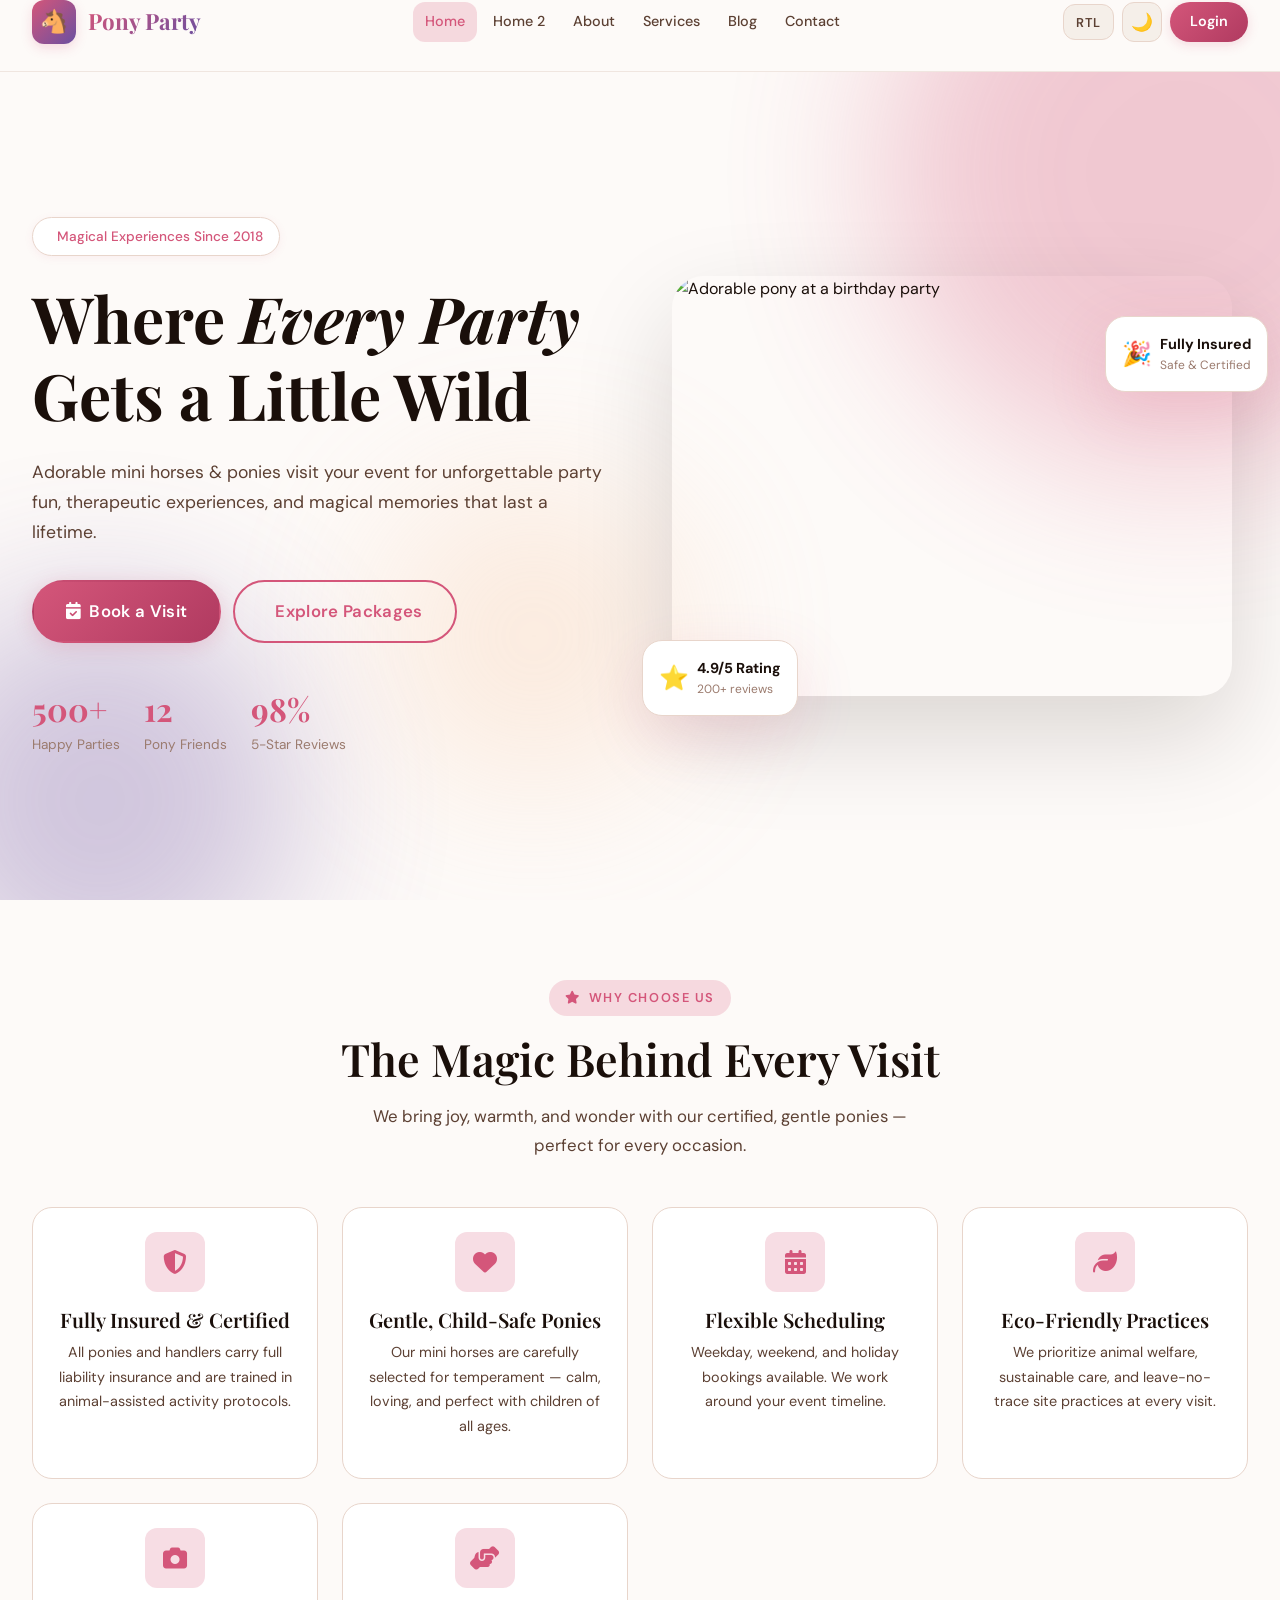
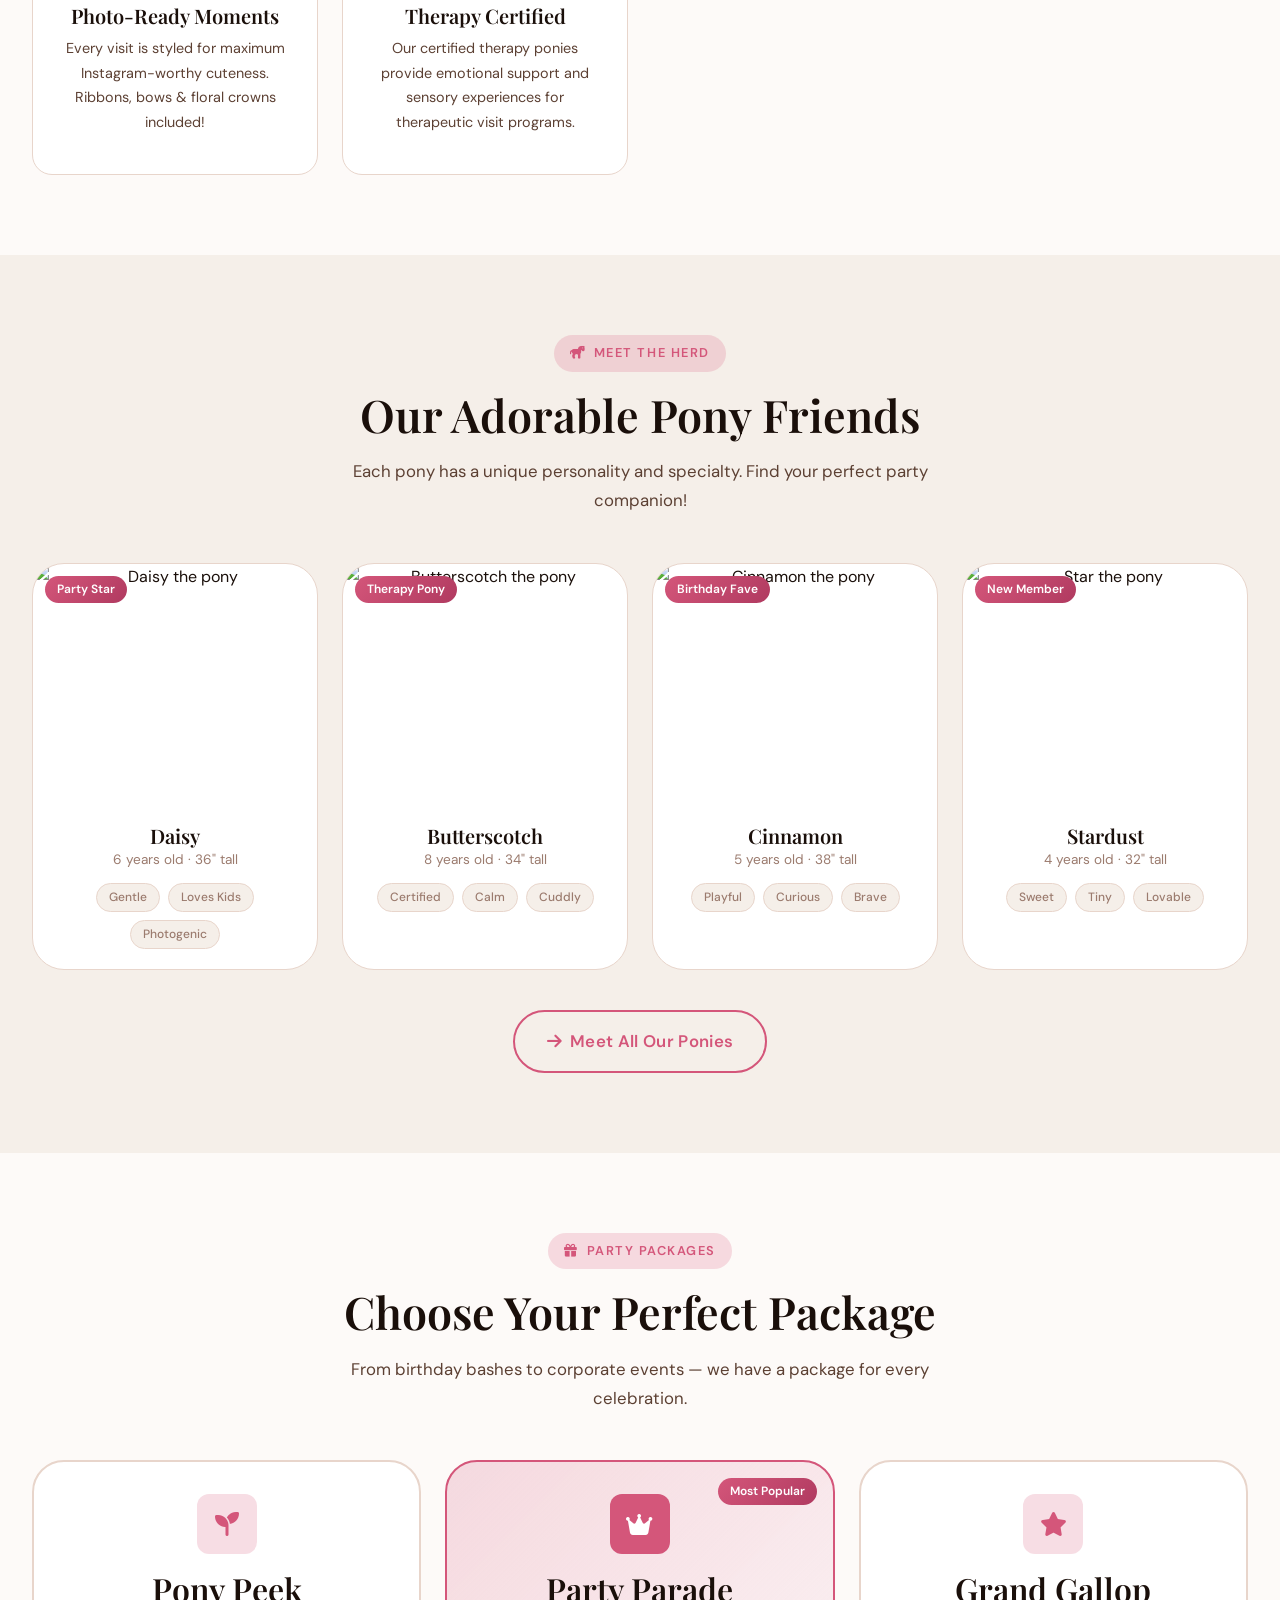
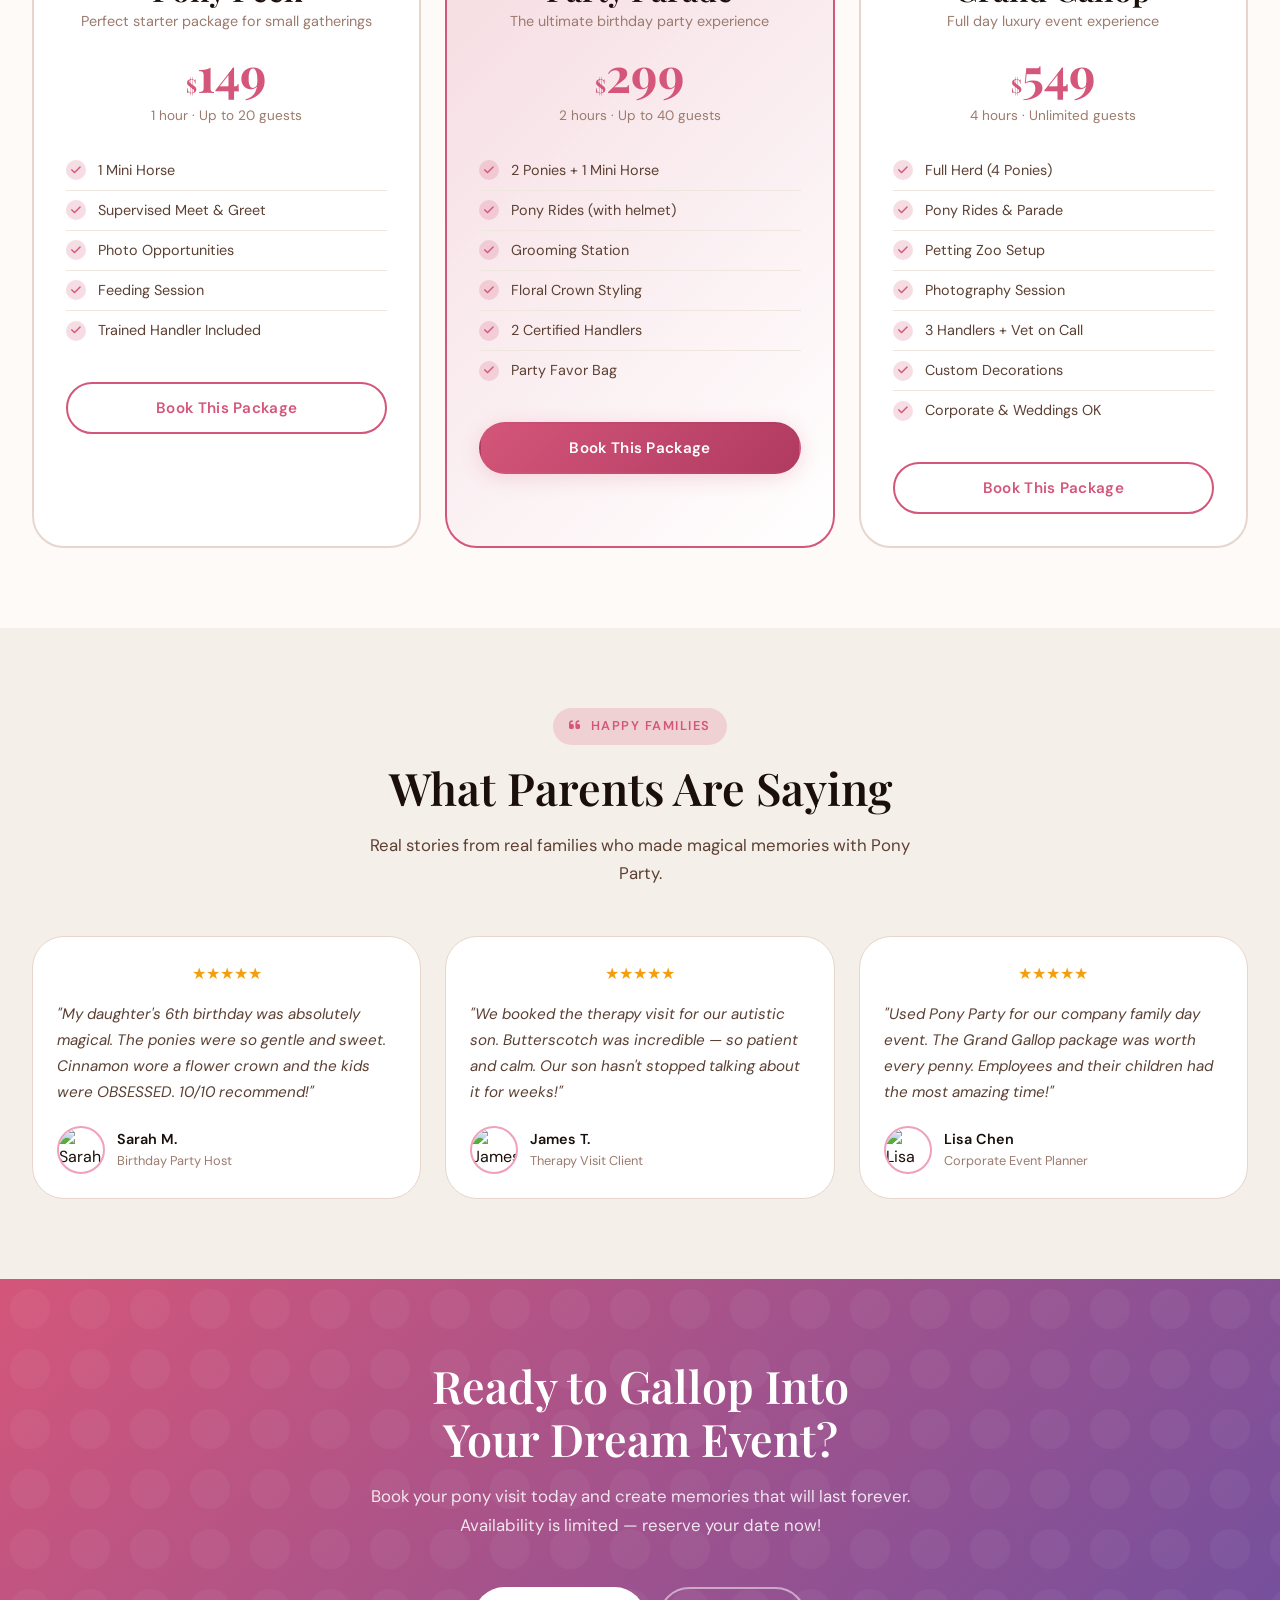
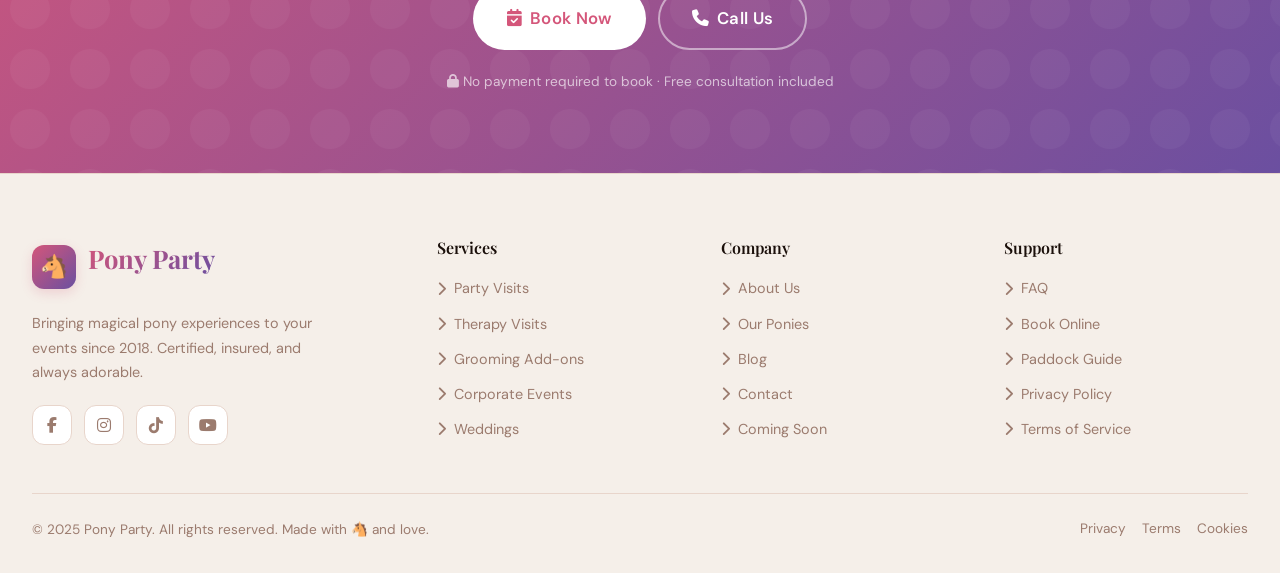
==== index.html @ 2eca38ae "first commit" ====
<!DOCTYPE html>
<html lang="en" dir="ltr" data-theme="light">
<head>
  <meta charset="UTF-8">
  <meta name="viewport" content="width=device-width, initial-scale=1.0">
  <meta name="description" content="Pony Party - Magical pony party visits, mini horse therapy, grooming add-ons and online booking. Bringing joy and healing through ponies.">
  <meta name="keywords" content="pony party, mini horse therapy, party ponies, horse visits, therapy horses">
  <title>Pony Party | Magical Pony Parties & Mini Horse Therapy</title>
  <link rel="preconnect" href="https://fonts.googleapis.com">
  <link rel="preconnect" href="https://fonts.gstatic.com" crossorigin>
  <link href="https://fonts.googleapis.com/css2?family=Playfair+Display:ital,wght@0,400;0,600;0,700;0,900;1,400&family=DM+Sans:ital,wght@0,300;0,400;0,500;0,600;1,300&display=swap" rel="stylesheet">
  <link rel="stylesheet" href="https://cdnjs.cloudflare.com/ajax/libs/font-awesome/6.5.0/css/all.min.css">
  <link rel="stylesheet" href="assets/css/style.css">
  <link rel="stylesheet" href="assets/css/dark-mode.css">
  <link rel="stylesheet" href="assets/css/rtl.css">
</head>
<body>

  <!-- ===== HEADER ===== -->
  <header class="site-header" role="banner">
    <div class="container">
      <div class="header-inner">
        <a href="index.html" class="brand" aria-label="Pony Party Home">
          <div class="brand-logo" aria-hidden="true">🐴</div>
          <span class="brand-name">Pony Party</span>
        </a>

        <!-- Desktop Nav -->
        <nav class="header-nav" role="navigation" aria-label="Main navigation">
          <ul class="nav-list">
            <li class="nav-item"><a href="index.html" class="nav-link active">Home</a></li>
            <li class="nav-item"><a href="pages/home2.html" class="nav-link">Home 2</a></li>
            <li class="nav-item"><a href="pages/about.html" class="nav-link">About</a></li>
            <li class="nav-item"><a href="pages/services.html" class="nav-link">Services</a></li>
            <li class="nav-item"><a href="pages/blog.html" class="nav-link">Blog</a></li>
            <li class="nav-item"><a href="pages/contact.html" class="nav-link">Contact</a></li>
          </ul>
        </nav>

        <!-- Header Actions -->
        <div class="header-actions">
          <button class="rtl-toggle" aria-label="Toggle RTL">RTL</button>
          <button class="theme-toggle" aria-label="Toggle dark mode">🌙</button>
          <a href="pages/login.html" class="btn-login hide-mobile">Login</a>
          <button class="hamburger" aria-label="Open menu" aria-expanded="false">
            <span></span><span></span><span></span>
          </button>
        </div>
      </div>
    </div>
  </header>

  <!-- Mobile Menu -->
  <div class="mobile-menu" role="dialog" aria-label="Mobile navigation">
    <ul class="mobile-nav-list">
      <li><a href="index.html" class="mobile-nav-link active"><i class="fas fa-home"></i> Home</a></li>
      <li><a href="pages/home2.html" class="mobile-nav-link"><i class="fas fa-star"></i> Home 2</a></li>
      <li><a href="pages/about.html" class="mobile-nav-link"><i class="fas fa-heart"></i> About</a></li>
      <li><a href="pages/services.html" class="mobile-nav-link"><i class="fas fa-gift"></i> Services</a></li>
      <li><a href="pages/blog.html" class="mobile-nav-link"><i class="fas fa-book-open"></i> Blog</a></li>
      <li><a href="pages/contact.html" class="mobile-nav-link"><i class="fas fa-envelope"></i> Contact</a></li>
    </ul>
    <div class="mobile-menu-footer">
      <a href="pages/login.html" class="btn btn-primary btn-lg" style="width:100%;justify-content:center;">Login</a>
      <a href="pages/register.html" class="btn btn-secondary btn-lg" style="width:100%;justify-content:center;">Register</a>
    </div>
  </div>

  <main id="main-content">

    <!-- ===== SECTION 1: HERO ===== -->
    <section class="hero" aria-label="Hero">
      <div class="hero-bg">
        <div class="hero-blob hero-blob-1"></div>
        <div class="hero-blob hero-blob-2"></div>
        <div class="hero-blob hero-blob-3"></div>
      </div>
      <div class="container">
        <div class="hero-inner">
          <div class="hero-content">
            <div class="hero-badge">
              <i class="fas fa-sparkles"></i> Magical Experiences Since 2018
            </div>
            <h1>Where <em>Every Party</em><br>Gets a Little Wild</h1>
            <p class="hero-desc">Adorable mini horses & ponies visit your event for unforgettable party fun, therapeutic experiences, and magical memories that last a lifetime.</p>
            <div class="hero-actions">
              <a href="pages/contact.html#booking" class="btn btn-primary btn-lg">
                <i class="fas fa-calendar-check"></i> Book a Visit
              </a>
              <a href="pages/services.html" class="btn btn-secondary btn-lg">
                <i class="fas fa-sparkles"></i> Explore Packages
              </a>
            </div>
            <div class="hero-stats">
              <div class="hero-stat">
                <span class="stat-num" data-count="500" data-suffix="+">0+</span>
                <span class="stat-label">Happy Parties</span>
              </div>
              <div class="hero-stat">
                <span class="stat-num" data-count="12" data-suffix="">0</span>
                <span class="stat-label">Pony Friends</span>
              </div>
              <div class="hero-stat">
                <span class="stat-num" data-count="98" data-suffix="%">0%</span>
                <span class="stat-label">5-Star Reviews</span>
              </div>
            </div>
          </div>

          <div class="hero-image-col">
            <img
              src="https://images.unsplash.com/photo-1553284965-83fd3e82fa5a?w=700&q=80"
              alt="Adorable pony at a birthday party"
              class="hero-img-main"
              width="560" height="420"
              loading="eager"
            >
            <div class="hero-img-float hero-float-1">
              <div style="display:flex;align-items:center;gap:8px;">
                <span style="font-size:1.5rem;">⭐</span>
                <div>
                  <div style="font-weight:700;font-size:0.9rem;">4.9/5 Rating</div>
                  <div style="font-size:0.75rem;color:var(--text-muted);">200+ reviews</div>
                </div>
              </div>
            </div>
            <div class="hero-img-float hero-float-2">
              <div style="display:flex;align-items:center;gap:8px;">
                <span style="font-size:1.5rem;">🎉</span>
                <div>
                  <div style="font-weight:700;font-size:0.9rem;">Fully Insured</div>
                  <div style="font-size:0.75rem;color:var(--text-muted);">Safe & Certified</div>
                </div>
              </div>
            </div>
          </div>
        </div>
      </div>
    </section>

    <!-- ===== SECTION 2: FEATURES / WHY US ===== -->
    <section class="section" aria-labelledby="features-title">
      <div class="container">
        <div class="section-header reveal">
          <span class="eyebrow"><i class="fas fa-star"></i> Why Choose Us</span>
          <h2 id="features-title">The Magic Behind Every Visit</h2>
          <p>We bring joy, warmth, and wonder with our certified, gentle ponies — perfect for every occasion.</p>
        </div>

        <div class="grid features-grid">
          <div class="card reveal reveal-delay-1">
            <div class="card-body">
              <div class="card-icon"><i class="fas fa-shield-alt"></i></div>
              <h4>Fully Insured & Certified</h4>
              <p>All ponies and handlers carry full liability insurance and are trained in animal-assisted activity protocols.</p>
            </div>
          </div>
          <div class="card reveal reveal-delay-2">
            <div class="card-body">
              <div class="card-icon"><i class="fas fa-heart"></i></div>
              <h4>Gentle, Child-Safe Ponies</h4>
              <p>Our mini horses are carefully selected for temperament — calm, loving, and perfect with children of all ages.</p>
            </div>
          </div>
          <div class="card reveal reveal-delay-3">
            <div class="card-body">
              <div class="card-icon"><i class="fas fa-calendar-alt"></i></div>
              <h4>Flexible Scheduling</h4>
              <p>Weekday, weekend, and holiday bookings available. We work around your event timeline.</p>
            </div>
          </div>
          <div class="card reveal reveal-delay-4">
            <div class="card-body">
              <div class="card-icon"><i class="fas fa-leaf"></i></div>
              <h4>Eco-Friendly Practices</h4>
              <p>We prioritize animal welfare, sustainable care, and leave-no-trace site practices at every visit.</p>
            </div>
          </div>
          <div class="card reveal reveal-delay-5">
            <div class="card-body">
              <div class="card-icon"><i class="fas fa-camera"></i></div>
              <h4>Photo-Ready Moments</h4>
              <p>Every visit is styled for maximum Instagram-worthy cuteness. Ribbons, bows & floral crowns included!</p>
            </div>
          </div>
          <div class="card reveal">
            <div class="card-body">
              <div class="card-icon"><i class="fas fa-hands-helping"></i></div>
              <h4>Therapy Certified</h4>
              <p>Our certified therapy ponies provide emotional support and sensory experiences for therapeutic visit programs.</p>
            </div>
          </div>
        </div>
      </div>
    </section>

    <!-- ===== SECTION 3: PONY PROFILES ===== -->
    <section class="section" style="background:var(--bg-secondary);" aria-labelledby="ponies-title">
      <div class="container">
        <div class="section-header reveal">
          <span class="eyebrow"><i class="fas fa-horse"></i> Meet the Herd</span>
          <h2 id="ponies-title">Our Adorable Pony Friends</h2>
          <p>Each pony has a unique personality and specialty. Find your perfect party companion!</p>
        </div>

        <div class="grid pony-grid">
          <div class="pony-card reveal reveal-delay-1">
            <div class="pony-img-wrap">
              <img src="https://images.unsplash.com/photo-1598300042247-d088f8ab3a91?w=400&q=80" alt="Daisy the pony" class="pony-img" loading="lazy">
              <span class="pony-badge">Party Star</span>
            </div>
            <div class="pony-info">
              <h4>Daisy</h4>
              <p style="font-size:0.85rem;color:var(--text-muted);">6 years old · 36" tall</p>
              <div class="pony-traits">
                <span class="trait-tag">Gentle</span>
                <span class="trait-tag">Loves Kids</span>
                <span class="trait-tag">Photogenic</span>
              </div>
            </div>
          </div>
          <div class="pony-card reveal reveal-delay-2">
            <div class="pony-img-wrap">
              <img src="https://images.unsplash.com/photo-1553284965-83fd3e82fa5a?w=400&q=80" alt="Butterscotch the pony" class="pony-img" loading="lazy">
              <span class="pony-badge">Therapy Pony</span>
            </div>
            <div class="pony-info">
              <h4>Butterscotch</h4>
              <p style="font-size:0.85rem;color:var(--text-muted);">8 years old · 34" tall</p>
              <div class="pony-traits">
                <span class="trait-tag">Certified</span>
                <span class="trait-tag">Calm</span>
                <span class="trait-tag">Cuddly</span>
              </div>
            </div>
          </div>
          <div class="pony-card reveal reveal-delay-3">
            <div class="pony-img-wrap">
              <img src="https://images.unsplash.com/photo-1490750967868-88df5691cc45?w=400&q=80" alt="Cinnamon the pony" class="pony-img" loading="lazy">
              <span class="pony-badge">Birthday Fave</span>
            </div>
            <div class="pony-info">
              <h4>Cinnamon</h4>
              <p style="font-size:0.85rem;color:var(--text-muted);">5 years old · 38" tall</p>
              <div class="pony-traits">
                <span class="trait-tag">Playful</span>
                <span class="trait-tag">Curious</span>
                <span class="trait-tag">Brave</span>
              </div>
            </div>
          </div>
          <div class="pony-card reveal reveal-delay-4">
            <div class="pony-img-wrap">
              <img src="https://images.unsplash.com/photo-1506806732259-39c2d0268443?w=400&q=80" alt="Star the pony" class="pony-img" loading="lazy">
              <span class="pony-badge">New Member</span>
            </div>
            <div class="pony-info">
              <h4>Stardust</h4>
              <p style="font-size:0.85rem;color:var(--text-muted);">4 years old · 32" tall</p>
              <div class="pony-traits">
                <span class="trait-tag">Sweet</span>
                <span class="trait-tag">Tiny</span>
                <span class="trait-tag">Lovable</span>
              </div>
            </div>
          </div>
        </div>

        <div style="text-align:center;margin-top:var(--space-10);" class="reveal">
          <a href="pages/about.html#ponies" class="btn btn-secondary btn-lg">
            <i class="fas fa-arrow-right"></i> Meet All Our Ponies
          </a>
        </div>
      </div>
    </section>

    <!-- ===== SECTION 4: PARTY PACKAGES ===== -->
    <section class="section" aria-labelledby="packages-title">
      <div class="container">
        <div class="section-header reveal">
          <span class="eyebrow"><i class="fas fa-gift"></i> Party Packages</span>
          <h2 id="packages-title">Choose Your Perfect Package</h2>
          <p>From birthday bashes to corporate events — we have a package for every celebration.</p>
        </div>

        <div class="grid packages-grid">
          <div class="pricing-card reveal reveal-delay-1">
            <div class="card-icon" style="margin:0 auto var(--space-4)"><i class="fas fa-seedling"></i></div>
            <h3>Pony Peek</h3>
            <p style="font-size:0.9rem;color:var(--text-muted);">Perfect starter package for small gatherings</p>
            <div class="price-amount"><span>$</span>149</div>
            <div class="price-duration">1 hour · Up to 20 guests</div>
            <ul class="price-features">
              <li><span class="check"><i class="fas fa-check"></i></span>1 Mini Horse</li>
              <li><span class="check"><i class="fas fa-check"></i></span>Supervised Meet & Greet</li>
              <li><span class="check"><i class="fas fa-check"></i></span>Photo Opportunities</li>
              <li><span class="check"><i class="fas fa-check"></i></span>Feeding Session</li>
              <li><span class="check"><i class="fas fa-check"></i></span>Trained Handler Included</li>
            </ul>
            <a href="pages/contact.html#booking" class="btn btn-secondary" style="width:100%;justify-content:center;">Book This Package</a>
          </div>

          <div class="pricing-card featured reveal reveal-delay-2">
            <span class="pricing-badge">Most Popular</span>
            <div class="card-icon" style="margin:0 auto var(--space-4);background:var(--primary);color:#fff"><i class="fas fa-crown"></i></div>
            <h3>Party Parade</h3>
            <p style="font-size:0.9rem;color:var(--text-muted);">The ultimate birthday party experience</p>
            <div class="price-amount"><span>$</span>299</div>
            <div class="price-duration">2 hours · Up to 40 guests</div>
            <ul class="price-features">
              <li><span class="check"><i class="fas fa-check"></i></span>2 Ponies + 1 Mini Horse</li>
              <li><span class="check"><i class="fas fa-check"></i></span>Pony Rides (with helmet)</li>
              <li><span class="check"><i class="fas fa-check"></i></span>Grooming Station</li>
              <li><span class="check"><i class="fas fa-check"></i></span>Floral Crown Styling</li>
              <li><span class="check"><i class="fas fa-check"></i></span>2 Certified Handlers</li>
              <li><span class="check"><i class="fas fa-check"></i></span>Party Favor Bag</li>
            </ul>
            <a href="pages/contact.html#booking" class="btn btn-primary" style="width:100%;justify-content:center;">Book This Package</a>
          </div>

          <div class="pricing-card reveal reveal-delay-3">
            <div class="card-icon" style="margin:0 auto var(--space-4)"><i class="fas fa-star"></i></div>
            <h3>Grand Gallop</h3>
            <p style="font-size:0.9rem;color:var(--text-muted);">Full day luxury event experience</p>
            <div class="price-amount"><span>$</span>549</div>
            <div class="price-duration">4 hours · Unlimited guests</div>
            <ul class="price-features">
              <li><span class="check"><i class="fas fa-check"></i></span>Full Herd (4 Ponies)</li>
              <li><span class="check"><i class="fas fa-check"></i></span>Pony Rides & Parade</li>
              <li><span class="check"><i class="fas fa-check"></i></span>Petting Zoo Setup</li>
              <li><span class="check"><i class="fas fa-check"></i></span>Photography Session</li>
              <li><span class="check"><i class="fas fa-check"></i></span>3 Handlers + Vet on Call</li>
              <li><span class="check"><i class="fas fa-check"></i></span>Custom Decorations</li>
              <li><span class="check"><i class="fas fa-check"></i></span>Corporate & Weddings OK</li>
            </ul>
            <a href="pages/contact.html#booking" class="btn btn-secondary" style="width:100%;justify-content:center;">Book This Package</a>
          </div>
        </div>
      </div>
    </section>

    <!-- ===== SECTION 5: TESTIMONIALS ===== -->
    <section class="section" style="background:var(--bg-secondary);" aria-labelledby="reviews-title">
      <div class="container">
        <div class="section-header reveal">
          <span class="eyebrow"><i class="fas fa-quote-left"></i> Happy Families</span>
          <h2 id="reviews-title">What Parents Are Saying</h2>
          <p>Real stories from real families who made magical memories with Pony Party.</p>
        </div>

        <div class="grid testimonials-grid">
          <div class="testimonial-card reveal reveal-delay-1">
            <div class="stars">★★★★★</div>
            <p class="testimonial-text">"My daughter's 6th birthday was absolutely magical. The ponies were so gentle and sweet. Cinnamon wore a flower crown and the kids were OBSESSED. 10/10 recommend!"</p>
            <div class="testimonial-author">
              <img src="https://images.unsplash.com/photo-1494790108755-2616b612b7e4?w=100&q=80" alt="Sarah M." class="author-avatar" loading="lazy">
              <div>
                <div class="author-name">Sarah M.</div>
                <div class="author-role">Birthday Party Host</div>
              </div>
            </div>
          </div>

          <div class="testimonial-card reveal reveal-delay-2">
            <div class="stars">★★★★★</div>
            <p class="testimonial-text">"We booked the therapy visit for our autistic son. Butterscotch was incredible — so patient and calm. Our son hasn't stopped talking about it for weeks!"</p>
            <div class="testimonial-author">
              <img src="https://images.unsplash.com/photo-1507003211169-0a1dd7228f2d?w=100&q=80" alt="James T." class="author-avatar" loading="lazy">
              <div>
                <div class="author-name">James T.</div>
                <div class="author-role">Therapy Visit Client</div>
              </div>
            </div>
          </div>

          <div class="testimonial-card reveal reveal-delay-3">
            <div class="stars">★★★★★</div>
            <p class="testimonial-text">"Used Pony Party for our company family day event. The Grand Gallop package was worth every penny. Employees and their children had the most amazing time!"</p>
            <div class="testimonial-author">
              <img src="https://images.unsplash.com/photo-1438761681033-6461ffad8d80?w=100&q=80" alt="Lisa Chen" class="author-avatar" loading="lazy">
              <div>
                <div class="author-name">Lisa Chen</div>
                <div class="author-role">Corporate Event Planner</div>
              </div>
            </div>
          </div>
        </div>
      </div>
    </section>

    <!-- ===== SECTION 6: CTA / BOOKING ===== -->
    <section class="section cta-section" id="cta" aria-labelledby="cta-title">
      <div class="container">
        <div class="section-header reveal">
          <h2 id="cta-title" style="color:#fff;">Ready to Gallop Into<br>Your Dream Event?</h2>
          <p style="color:rgba(255,255,255,0.85);">Book your pony visit today and create memories that will last forever. Availability is limited — reserve your date now!</p>
        </div>
        <div class="cta-actions reveal">
          <a href="pages/contact.html#booking" class="btn btn-white btn-lg">
            <i class="fas fa-calendar-check"></i> Book Now
          </a>
          <a href="pages/contact.html" class="btn" style="border:2px solid rgba(255,255,255,0.5);color:#fff;padding:var(--space-4) var(--space-8);border-radius:var(--radius-full);font-size:1.05rem;font-weight:600;">
            <i class="fas fa-phone"></i> Call Us
          </a>
        </div>
        <p style="color:rgba(255,255,255,0.65);margin-top:var(--space-5);font-size:0.85rem;" class="reveal">
          <i class="fas fa-lock"></i> No payment required to book · Free consultation included
        </p>
      </div>
    </section>

  </main>

  <!-- ===== FOOTER ===== -->
  <footer class="site-footer" role="contentinfo">
    <div class="container">
      <div class="footer-grid">
        <div class="footer-brand">
          <a href="index.html" class="brand" style="margin-bottom:var(--space-4);display:inline-flex;">
            <div class="brand-logo">🐴</div>
            <span class="brand-name">Pony Party</span>
          </a>
          <p class="footer-desc">Bringing magical pony experiences to your events since 2018. Certified, insured, and always adorable.</p>
          <div class="footer-socials">
            <a href="#" class="social-icon" aria-label="Facebook"><i class="fab fa-facebook-f"></i></a>
            <a href="#" class="social-icon" aria-label="Instagram"><i class="fab fa-instagram"></i></a>
            <a href="#" class="social-icon" aria-label="TikTok"><i class="fab fa-tiktok"></i></a>
            <a href="#" class="social-icon" aria-label="YouTube"><i class="fab fa-youtube"></i></a>
          </div>
        </div>

        <div class="footer-col">
          <h5>Services</h5>
          <ul class="footer-links">
            <li><a href="pages/services.html" class="footer-link"><i class="fas fa-chevron-right"></i> Party Visits</a></li>
            <li><a href="pages/services.html#therapy" class="footer-link"><i class="fas fa-chevron-right"></i> Therapy Visits</a></li>
            <li><a href="pages/services.html#grooming" class="footer-link"><i class="fas fa-chevron-right"></i> Grooming Add-ons</a></li>
            <li><a href="pages/services.html#corporate" class="footer-link"><i class="fas fa-chevron-right"></i> Corporate Events</a></li>
            <li><a href="pages/services.html#weddings" class="footer-link"><i class="fas fa-chevron-right"></i> Weddings</a></li>
          </ul>
        </div>

        <div class="footer-col">
          <h5>Company</h5>
          <ul class="footer-links">
            <li><a href="pages/about.html" class="footer-link"><i class="fas fa-chevron-right"></i> About Us</a></li>
            <li><a href="pages/about.html#ponies" class="footer-link"><i class="fas fa-chevron-right"></i> Our Ponies</a></li>
            <li><a href="pages/blog.html" class="footer-link"><i class="fas fa-chevron-right"></i> Blog</a></li>
            <li><a href="pages/contact.html" class="footer-link"><i class="fas fa-chevron-right"></i> Contact</a></li>
            <li><a href="pages/coming-soon.html" class="footer-link"><i class="fas fa-chevron-right"></i> Coming Soon</a></li>
          </ul>
        </div>

        <div class="footer-col">
          <h5>Support</h5>
          <ul class="footer-links">
            <li><a href="pages/contact.html#faq" class="footer-link"><i class="fas fa-chevron-right"></i> FAQ</a></li>
            <li><a href="pages/contact.html#booking" class="footer-link"><i class="fas fa-chevron-right"></i> Book Online</a></li>
            <li><a href="#" class="footer-link"><i class="fas fa-chevron-right"></i> Paddock Guide</a></li>
            <li><a href="#" class="footer-link"><i class="fas fa-chevron-right"></i> Privacy Policy</a></li>
            <li><a href="#" class="footer-link"><i class="fas fa-chevron-right"></i> Terms of Service</a></li>
          </ul>
        </div>
      </div>

      <div class="footer-bottom">
        <p class="footer-copy">© 2025 Pony Party. All rights reserved. Made with 🐴 and love.</p>
        <div class="footer-bottom-links">
          <a href="#">Privacy</a>
          <a href="#">Terms</a>
          <a href="#">Cookies</a>
        </div>
      </div>
    </div>
  </footer>

  <!-- Back to Top -->
  <button class="back-to-top" aria-label="Back to top"><i class="fas fa-chevron-up"></i></button>

  <script src="assets/js/main.js"></script>
</body>
</html>
---- assets/css/style.css ----
/* =============================================
   PONY PARTY - Main Stylesheet
   ============================================= */

/* Google Fonts */
@import url('https://fonts.googleapis.com/css2?family=Playfair+Display:ital,wght@0,400;0,600;0,700;0,900;1,400&family=DM+Sans:ital,wght@0,300;0,400;0,500;0,600;1,300&display=swap');

/* =============================================
   CSS VARIABLES / THEME SYSTEM
   ============================================= */
:root {
  /* Primary Colors */
  --primary: #D4567A;
  --primary-dark: #B03A60;
  --primary-light: #F0A0B8;
  --primary-glow: rgba(212, 86, 122, 0.2);

  /* Secondary */
  --secondary: #6B4FA0;
  --secondary-dark: #4E3A78;
  --secondary-light: #A882E8;

  /* Accent */
  --accent: #F7C59F;
  --accent-dark: #E8A06A;
  --accent-green: #5BAD92;

  /* Neutrals - Light Mode */
  --bg-primary: #FDFAF8;
  --bg-secondary: #F5EFE9;
  --bg-card: #FFFFFF;
  --bg-overlay: rgba(253, 250, 248, 0.95);

  --text-primary: #1A0F0A;
  --text-secondary: #5C4033;
  --text-muted: #9B7B6E;
  --text-inverse: #FFFFFF;

  --border-color: #E8D5CB;
  --border-light: #F0E6E0;

  /* Shadows */
  --shadow-sm: 0 2px 8px rgba(212, 86, 122, 0.08);
  --shadow-md: 0 8px 32px rgba(212, 86, 122, 0.12);
  --shadow-lg: 0 20px 60px rgba(212, 86, 122, 0.16);
  --shadow-xl: 0 40px 100px rgba(26, 15, 10, 0.15);

  /* Typography */
  --font-display: 'Playfair Display', Georgia, serif;
  --font-body: 'DM Sans', sans-serif;

  /* Spacing (8px base) */
  --space-1: 0.25rem;  /* 4px */
  --space-2: 0.5rem;   /* 8px */
  --space-3: 0.75rem;  /* 12px */
  --space-4: 1rem;     /* 16px */
  --space-5: 1.25rem;  /* 20px */
  --space-6: 1.5rem;   /* 24px */
  --space-8: 2rem;     /* 32px */
  --space-10: 2.5rem;  /* 40px */
  --space-12: 3rem;    /* 48px */
  --space-16: 4rem;    /* 64px */
  --space-20: 5rem;    /* 80px */
  --space-24: 6rem;    /* 96px */

  /* Border Radius */
  --radius-sm: 6px;
  --radius-md: 12px;
  --radius-lg: 20px;
  --radius-xl: 32px;
  --radius-full: 9999px;

  /* Transitions */
  --transition-fast: 150ms ease;
  --transition-base: 250ms ease;
  --transition-slow: 400ms ease;
  --transition-spring: 300ms cubic-bezier(0.34, 1.56, 0.64, 1);

  /* Z-index */
  --z-header: 1000;
  --z-overlay: 1100;
  --z-modal: 1200;
  --z-tooltip: 1300;

  /* Header height */
  --header-height: 72px;
}

/* Dark Mode */
[data-theme="dark"] {
  --bg-primary: #120B0E;
  --bg-secondary: #1E1318;
  --bg-card: #261820;
  --bg-overlay: rgba(18, 11, 14, 0.95);

  --text-primary: #FAF0F4;
  --text-secondary: #D4A8B8;
  --text-muted: #8C6070;
  --text-inverse: #1A0F0A;

  --border-color: #3A2530;
  --border-light: #2E1E28;

  --shadow-sm: 0 2px 8px rgba(0, 0, 0, 0.3);
  --shadow-md: 0 8px 32px rgba(0, 0, 0, 0.4);
  --shadow-lg: 0 20px 60px rgba(0, 0, 0, 0.5);
  --shadow-xl: 0 40px 100px rgba(0, 0, 0, 0.6);
}

/* =============================================
   RESET & BASE
   ============================================= */
*, *::before, *::after {
  box-sizing: border-box;
  margin: 0;
  padding: 0;
}

html {
  scroll-behavior: smooth;
  font-size: 16px;
}

body {
  font-family: var(--font-body);
  background-color: var(--bg-primary);
  color: var(--text-primary);
  line-height: 1.6;
  transition: background-color var(--transition-base), color var(--transition-base);
  overflow-x: hidden;
}

img {
  max-width: 100%;
  height: auto;
  display: block;
}

a {
  text-decoration: none;
  color: inherit;
  transition: color var(--transition-base);
}

ul, ol { list-style: none; }

button {
  font-family: var(--font-body);
  cursor: pointer;
  border: none;
  outline: none;
}

input, textarea, select {
  font-family: var(--font-body);
  outline: none;
}

/* =============================================
   TYPOGRAPHY
   ============================================= */
h1, h2, h3, h4, h5, h6 {
  font-family: var(--font-display);
  line-height: 1.2;
  color: var(--text-primary);
}

h1 { font-size: clamp(2.5rem, 5vw, 4.5rem); font-weight: 700; }
h2 { font-size: clamp(2rem, 3.5vw, 3.2rem); font-weight: 600; }
h3 { font-size: clamp(1.4rem, 2.5vw, 2rem); font-weight: 600; }
h4 { font-size: 1.25rem; font-weight: 600; }
h5 { font-size: 1.1rem; font-weight: 500; }
h6 { font-size: 1rem; font-weight: 500; }

p { color: var(--text-secondary); line-height: 1.7; }

/* =============================================
   LAYOUT UTILITIES
   ============================================= */
.container {
  width: 100%;
  max-width: 1280px;
  margin: 0 auto;
  padding: 0 var(--space-6);
}

.section {
  padding: var(--space-20) 0;
}

.section-sm {
  padding: var(--space-12) 0;
}

.section-header {
  text-align: center;
  margin-bottom: var(--space-12);
}

.section-header .eyebrow {
  display: inline-flex;
  align-items: center;
  gap: var(--space-2);
  font-size: 0.8rem;
  font-weight: 600;
  letter-spacing: 0.12em;
  text-transform: uppercase;
  color: var(--primary);
  background: var(--primary-glow);
  padding: var(--space-2) var(--space-4);
  border-radius: var(--radius-full);
  margin-bottom: var(--space-4);
}

.section-header h2 {
  margin-bottom: var(--space-4);
}

.section-header p {
  max-width: 580px;
  margin: 0 auto;
  font-size: 1.05rem;
}

.grid { display: grid; }
.flex { display: flex; }

/* =============================================
   BUTTONS
   ============================================= */
.btn {
  display: inline-flex;
  align-items: center;
  justify-content: center;
  gap: var(--space-2);
  padding: var(--space-3) var(--space-6);
  border-radius: var(--radius-full);
  font-size: 0.95rem;
  font-weight: 600;
  letter-spacing: 0.02em;
  transition: all var(--transition-spring);
  position: relative;
  overflow: hidden;
  cursor: pointer;
  border: 2px solid transparent;
  white-space: nowrap;
}

.btn::before {
  content: '';
  position: absolute;
  inset: 0;
  background: rgba(255,255,255,0.1);
  opacity: 0;
  transition: opacity var(--transition-fast);
}

.btn:hover::before { opacity: 1; }

.btn-primary {
  background: linear-gradient(135deg, var(--primary), var(--primary-dark));
  color: #fff;
  box-shadow: 0 4px 20px var(--primary-glow);
}

.btn-primary:hover {
  transform: translateY(-2px);
  box-shadow: 0 8px 30px rgba(212, 86, 122, 0.35);
}

.btn-secondary {
  background: transparent;
  color: var(--primary);
  border-color: var(--primary);
}

.btn-secondary:hover {
  background: var(--primary);
  color: #fff;
  transform: translateY(-2px);
  box-shadow: 0 8px 30px var(--primary-glow);
}

.btn-ghost {
  background: var(--bg-secondary);
  color: var(--text-primary);
  border-color: var(--border-color);
}

.btn-ghost:hover {
  background: var(--bg-card);
  border-color: var(--primary);
  color: var(--primary);
  transform: translateY(-2px);
}

.btn-white {
  background: #fff;
  color: var(--primary);
}

.btn-white:hover {
  background: var(--primary);
  color: #fff;
  transform: translateY(-2px);
}

.btn-lg {
  padding: var(--space-4) var(--space-8);
  font-size: 1.05rem;
}

.btn-sm {
  padding: var(--space-2) var(--space-4);
  font-size: 0.85rem;
}

.btn-icon {
  width: 44px;
  height: 44px;
  padding: 0;
  border-radius: var(--radius-md);
  background: var(--bg-secondary);
  color: var(--text-primary);
  border: 1px solid var(--border-color);
  font-size: 1rem;
}

.btn-icon:hover {
  background: var(--primary);
  color: #fff;
  border-color: var(--primary);
  transform: translateY(-2px);
}

/* =============================================
   HEADER
   ============================================= */
.site-header {
  position: sticky;
  top: 0;
  left: 0;
  right: 0;
  z-index: var(--z-header);
  height: var(--header-height);
  background: var(--bg-overlay);
  backdrop-filter: blur(20px);
  -webkit-backdrop-filter: blur(20px);
  border-bottom: 1px solid var(--border-light);
  transition: all var(--transition-base);
}

.site-header.scrolled {
  box-shadow: var(--shadow-md);
}

.header-inner {
  height: 100%;
  display: flex;
  align-items: center;
  justify-content: space-between;
  gap: var(--space-6);
}

/* Brand */
.brand {
  display: flex;
  align-items: center;
  gap: var(--space-3);
  text-decoration: none;
  flex-shrink: 0;
}

.brand-logo {
  width: 44px;
  height: 44px;
  background: linear-gradient(135deg, var(--primary), var(--secondary));
  border-radius: var(--radius-md);
  display: flex;
  align-items: center;
  justify-content: center;
  font-size: 1.4rem;
  box-shadow: 0 4px 12px var(--primary-glow);
  transition: transform var(--transition-spring);
}

.brand:hover .brand-logo {
  transform: rotate(-5deg) scale(1.05);
}

.brand-name {
  font-family: var(--font-display);
  font-size: 1.4rem;
  font-weight: 700;
  color: var(--text-primary);
  background: linear-gradient(135deg, var(--primary), var(--secondary));
  -webkit-background-clip: text;
  -webkit-text-fill-color: transparent;
  background-clip: text;
}

/* Nav */
.header-nav {
  display: none;
}

.nav-list {
  display: flex;
  align-items: center;
  gap: var(--space-1);
}

.nav-item { position: relative; }

.nav-link {
  display: flex;
  align-items: center;
  gap: var(--space-1);
  padding: var(--space-2) var(--space-3);
  font-size: 0.9rem;
  font-weight: 500;
  color: var(--text-secondary);
  border-radius: var(--radius-md);
  transition: all var(--transition-base);
}

.nav-link:hover,
.nav-link.active {
  color: var(--primary);
  background: var(--primary-glow);
}

/* Header Actions */
.header-actions {
  display: flex;
  align-items: center;
  gap: var(--space-2);
}

/* RTL Toggle */
.rtl-toggle {
  height: 36px;
  padding: 0 var(--space-3);
  border-radius: var(--radius-md);
  background: var(--bg-secondary);
  color: var(--text-secondary);
  border: 1px solid var(--border-color);
  font-size: 0.8rem;
  font-weight: 600;
  letter-spacing: 0.05em;
  cursor: pointer;
  transition: all var(--transition-base);
  display: flex;
  align-items: center;
  gap: var(--space-1);
}

.rtl-toggle:hover {
  border-color: var(--primary);
  color: var(--primary);
}

/* Theme Toggle */
.theme-toggle {
  width: 40px;
  height: 40px;
  border-radius: var(--radius-md);
  background: var(--bg-secondary);
  border: 1px solid var(--border-color);
  color: var(--text-secondary);
  cursor: pointer;
  display: flex;
  align-items: center;
  justify-content: center;
  font-size: 1.1rem;
  transition: all var(--transition-spring);
}

.theme-toggle:hover {
  background: var(--primary-glow);
  border-color: var(--primary);
  color: var(--primary);
  transform: rotate(20deg);
}

/* Login Button (Header) */
.btn-login {
  background: linear-gradient(135deg, var(--primary), var(--primary-dark));
  color: #fff;
  padding: var(--space-2) var(--space-5);
  border-radius: var(--radius-full);
  font-size: 0.9rem;
  font-weight: 600;
  transition: all var(--transition-spring);
  box-shadow: 0 3px 12px var(--primary-glow);
}

.btn-login:hover {
  transform: translateY(-2px);
  box-shadow: 0 6px 24px rgba(212, 86, 122, 0.35);
}

/* Hamburger */
.hamburger {
  display: flex;
  flex-direction: column;
  gap: 5px;
  width: 40px;
  height: 40px;
  align-items: center;
  justify-content: center;
  background: var(--bg-secondary);
  border: 1px solid var(--border-color);
  border-radius: var(--radius-md);
  cursor: pointer;
  transition: all var(--transition-base);
}

.hamburger span {
  width: 20px;
  height: 2px;
  background: var(--text-primary);
  border-radius: 2px;
  transition: all var(--transition-base);
}

.hamburger:hover {
  background: var(--primary-glow);
  border-color: var(--primary);
}

.hamburger.active span:nth-child(1) {
  transform: translateY(7px) rotate(45deg);
}

.hamburger.active span:nth-child(2) {
  opacity: 0;
  transform: scaleX(0);
}

.hamburger.active span:nth-child(3) {
  transform: translateY(-7px) rotate(-45deg);
}

/* Mobile Menu Overlay */
.mobile-menu {
  position: fixed;
  inset: 0;
  background: var(--bg-primary);
  z-index: calc(var(--z-header) - 1);
  padding: calc(var(--header-height) + var(--space-6)) var(--space-6) var(--space-6);
  display: flex;
  flex-direction: column;
  transform: translateX(100%);
  transition: transform var(--transition-slow);
  overflow-y: auto;
}

.mobile-menu.open {
  transform: translateX(0);
}

.mobile-nav-list {
  display: flex;
  flex-direction: column;
  gap: var(--space-2);
  margin-bottom: var(--space-8);
}

.mobile-nav-link {
  display: flex;
  align-items: center;
  gap: var(--space-3);
  padding: var(--space-4);
  font-size: 1.1rem;
  font-weight: 500;
  color: var(--text-secondary);
  border-radius: var(--radius-lg);
  border: 1px solid var(--border-light);
  transition: all var(--transition-base);
}

.mobile-nav-link:hover,
.mobile-nav-link.active {
  color: var(--primary);
  background: var(--primary-glow);
  border-color: var(--primary-light);
}

.mobile-menu-footer {
  margin-top: auto;
  display: flex;
  flex-direction: column;
  gap: var(--space-3);
}

/* =============================================
   HERO SECTIONS
   ============================================= */
.hero {
  min-height: calc(100vh - var(--header-height));
  display: flex;
  align-items: center;
  position: relative;
  overflow: hidden;
  background: var(--bg-primary);
}

.hero-bg {
  position: absolute;
  inset: 0;
  pointer-events: none;
}

.hero-blob {
  position: absolute;
  border-radius: 50%;
  filter: blur(80px);
  opacity: 0.3;
  animation: float 6s ease-in-out infinite;
}

.hero-blob-1 {
  width: 600px;
  height: 600px;
  background: var(--primary);
  top: -200px;
  right: -200px;
  animation-delay: 0s;
}

.hero-blob-2 {
  width: 400px;
  height: 400px;
  background: var(--secondary);
  bottom: -100px;
  left: -100px;
  animation-delay: -3s;
}

.hero-blob-3 {
  width: 300px;
  height: 300px;
  background: var(--accent);
  top: 50%;
  left: 30%;
  animation-delay: -1.5s;
}

.hero-content {
  position: relative;
  z-index: 1;
}

.hero-badge {
  display: inline-flex;
  align-items: center;
  gap: var(--space-2);
  background: var(--bg-card);
  border: 1px solid var(--border-color);
  padding: var(--space-2) var(--space-4);
  border-radius: var(--radius-full);
  font-size: 0.85rem;
  font-weight: 500;
  color: var(--primary);
  margin-bottom: var(--space-6);
  box-shadow: var(--shadow-sm);
  animation: slideDown 0.6s ease forwards;
}

.hero h1 {
  margin-bottom: var(--space-6);
  animation: slideUp 0.7s ease 0.1s both;
}

.hero .hero-desc {
  font-size: 1.1rem;
  margin-bottom: var(--space-8);
  max-width: 520px;
  animation: slideUp 0.7s ease 0.2s both;
}

.hero-actions {
  display: flex;
  flex-wrap: wrap;
  gap: var(--space-3);
  animation: slideUp 0.7s ease 0.3s both;
}

.hero-stats {
  display: flex;
  flex-wrap: wrap;
  gap: var(--space-6);
  margin-top: var(--space-10);
  animation: slideUp 0.7s ease 0.4s both;
}

.hero-stat {
  display: flex;
  flex-direction: column;
}

.hero-stat .stat-num {
  font-family: var(--font-display);
  font-size: 2rem;
  font-weight: 700;
  color: var(--primary);
}

.hero-stat .stat-label {
  font-size: 0.85rem;
  color: var(--text-muted);
}

.hero-image-col {
  position: relative;
  animation: slideLeft 0.8s ease 0.2s both;
}

.hero-img-main {
  width: 100%;
  max-width: 560px;
  border-radius: var(--radius-xl);
  box-shadow: var(--shadow-xl);
  object-fit: cover;
  aspect-ratio: 4/3;
}

.hero-img-float {
  position: absolute;
  background: var(--bg-card);
  border-radius: var(--radius-lg);
  padding: var(--space-4);
  box-shadow: var(--shadow-lg);
  border: 1px solid var(--border-color);
  animation: float 4s ease-in-out infinite;
}

.hero-float-1 {
  bottom: -20px;
  left: -30px;
  animation-delay: -2s;
}

.hero-float-2 {
  top: 40px;
  right: -20px;
  animation-delay: -4s;
}

/* =============================================
   CARDS
   ============================================= */
.card {
  background: var(--bg-card);
  border: 1px solid var(--border-color);
  border-radius: var(--radius-lg);
  overflow: hidden;
  transition: all var(--transition-slow);
  display: flex;
  flex-direction: column;
  text-align: center;
}

.card:hover {
  transform: translateY(-6px);
  box-shadow: var(--shadow-lg);
  border-color: var(--primary-light);
}

.card-img {
  width: 100%;
  aspect-ratio: 16/9;
  object-fit: cover;
  transition: transform var(--transition-slow);
}

.card:hover .card-img {
  transform: scale(1.05);
}

.card-img-wrap {
  overflow: hidden;
}

.card-body {
  padding: var(--space-6);
  flex: 1;
  display: flex;
  flex-direction: column;
  align-items: center;
}

.card-icon {
  width: 60px;
  height: 60px;
  border-radius: var(--radius-md);
  background: var(--primary-glow);
  color: var(--primary);
  display: flex;
  align-items: center;
  justify-content: center;
  font-size: 1.5rem;
  margin: 0 auto var(--space-4);
  transition: all var(--transition-spring);
}

.card:hover .card-icon {
  background: var(--primary);
  color: #fff;
  transform: scale(1.1) rotate(-5deg);
}

.card h4 {
  margin-bottom: var(--space-2);
}

.card p {
  font-size: 0.9rem;
  margin-bottom: var(--space-4);
}

.card-footer {
  margin-top: auto;
  padding: 0 var(--space-6) var(--space-6);
  text-align: center;
}

/* Pricing Cards */
.pricing-card {
  background: var(--bg-card);
  border: 2px solid var(--border-color);
  border-radius: var(--radius-xl);
  padding: var(--space-8);
  text-align: center;
  transition: all var(--transition-slow);
  position: relative;
  overflow: hidden;
}

.pricing-card:hover {
  transform: translateY(-8px);
  box-shadow: var(--shadow-lg);
  border-color: var(--primary);
}

.pricing-card.featured {
  border-color: var(--primary);
  background: linear-gradient(135deg, var(--primary-glow), var(--bg-card));
}

.pricing-badge {
  position: absolute;
  top: var(--space-4);
  right: var(--space-4);
  background: linear-gradient(135deg, var(--primary), var(--primary-dark));
  color: #fff;
  padding: var(--space-1) var(--space-3);
  border-radius: var(--radius-full);
  font-size: 0.75rem;
  font-weight: 600;
}

.price-amount {
  font-family: var(--font-display);
  font-size: 3rem;
  font-weight: 700;
  color: var(--primary);
  line-height: 1;
  margin: var(--space-4) 0 var(--space-2);
}

.price-amount span {
  font-size: 1.2rem;
}

.price-duration {
  font-size: 0.85rem;
  color: var(--text-muted);
  margin-bottom: var(--space-6);
}

.price-features {
  text-align: left;
  margin-bottom: var(--space-8);
}

.price-features li {
  display: flex;
  align-items: center;
  gap: var(--space-3);
  padding: var(--space-2) 0;
  font-size: 0.9rem;
  color: var(--text-secondary);
  border-bottom: 1px solid var(--border-light);
}

.price-features li:last-child { border-bottom: none; }

.price-features .check {
  width: 20px;
  height: 20px;
  border-radius: 50%;
  background: var(--primary-glow);
  color: var(--primary);
  display: flex;
  align-items: center;
  justify-content: center;
  font-size: 0.7rem;
  flex-shrink: 0;
}

/* =============================================
   SECTIONS
   ============================================= */

/* Features Grid */
.features-grid {
  grid-template-columns: repeat(auto-fit, minmax(280px, 1fr));
  gap: var(--space-6);
}

/* Pony Profiles */
.pony-grid {
  grid-template-columns: repeat(auto-fit, minmax(260px, 1fr));
  gap: var(--space-6);
}

.pony-card {
  background: var(--bg-card);
  border-radius: var(--radius-xl);
  overflow: hidden;
  border: 1px solid var(--border-color);
  transition: all var(--transition-slow);
  text-align: center;
}

.pony-card:hover {
  transform: translateY(-8px);
  box-shadow: var(--shadow-lg);
  border-color: var(--primary-light);
}

.pony-img-wrap {
  position: relative;
  overflow: hidden;
}

.pony-img {
  width: 100%;
  height: 240px;
  object-fit: cover;
  transition: transform var(--transition-slow);
}

.pony-card:hover .pony-img { transform: scale(1.08); }

.pony-badge {
  position: absolute;
  top: var(--space-3);
  left: var(--space-3);
  background: linear-gradient(135deg, var(--primary), var(--primary-dark));
  color: #fff;
  padding: var(--space-1) var(--space-3);
  border-radius: var(--radius-full);
  font-size: 0.75rem;
  font-weight: 600;
}

.pony-info {
  padding: var(--space-5);
}

.pony-traits {
  display: flex;
  flex-wrap: wrap;
  gap: var(--space-2);
  justify-content: center;
  margin-top: var(--space-3);
}

.trait-tag {
  background: var(--bg-secondary);
  color: var(--text-muted);
  padding: var(--space-1) var(--space-3);
  border-radius: var(--radius-full);
  font-size: 0.75rem;
  font-weight: 500;
  border: 1px solid var(--border-color);
  transition: all var(--transition-base);
}

.pony-card:hover .trait-tag {
  border-color: var(--primary-light);
  color: var(--primary);
  background: var(--primary-glow);
}

/* Packages / Services */
.packages-grid {
  grid-template-columns: repeat(auto-fit, minmax(300px, 1fr));
  gap: var(--space-6);
}

/* Testimonials */
.testimonials-grid {
  grid-template-columns: repeat(auto-fit, minmax(300px, 1fr));
  gap: var(--space-6);
}

.testimonial-card {
  background: var(--bg-card);
  border: 1px solid var(--border-color);
  border-radius: var(--radius-xl);
  padding: var(--space-6);
  transition: all var(--transition-slow);
}

.testimonial-card:hover {
  transform: translateY(-4px);
  box-shadow: var(--shadow-md);
  border-color: var(--primary-light);
}

.stars {
  display: flex;
  gap: 3px;
  margin-bottom: var(--space-4);
  justify-content: center;
  color: #F59E0B;
  font-size: 1rem;
}

.testimonial-text {
  font-style: italic;
  margin-bottom: var(--space-5);
  font-size: 0.95rem;
}

.testimonial-author {
  display: flex;
  align-items: center;
  gap: var(--space-3);
}

.author-avatar {
  width: 48px;
  height: 48px;
  border-radius: 50%;
  object-fit: cover;
  border: 2px solid var(--primary-light);
}

.author-name {
  font-weight: 600;
  font-size: 0.9rem;
}

.author-role {
  font-size: 0.8rem;
  color: var(--text-muted);
}

/* CTA Section */
.cta-section {
  background: linear-gradient(135deg, var(--primary), var(--secondary));
  position: relative;
  overflow: hidden;
  text-align: center;
}

.cta-section::before {
  content: '';
  position: absolute;
  inset: 0;
  background: url("data:image/svg+xml,%3Csvg width='60' height='60' viewBox='0 0 60 60' xmlns='http://www.w3.org/2000/svg'%3E%3Cg fill='none' fill-rule='evenodd'%3E%3Cg fill='%23ffffff' fill-opacity='0.04'%3E%3Ccircle cx='30' cy='30' r='20'/%3E%3C/g%3E%3C/g%3E%3C/svg%3E");
}

.cta-section h2,
.cta-section p {
  color: #fff;
  position: relative;
}

.cta-section p { color: rgba(255,255,255,0.8); }

.cta-actions {
  display: flex;
  flex-wrap: wrap;
  gap: var(--space-3);
  justify-content: center;
  margin-top: var(--space-8);
  position: relative;
}

/* Gallery Section */
.gallery-grid {
  grid-template-columns: repeat(3, 1fr);
  gap: var(--space-4);
}

.gallery-item {
  border-radius: var(--radius-lg);
  overflow: hidden;
  position: relative;
  cursor: pointer;
}

.gallery-item:nth-child(1),
.gallery-item:nth-child(4) {
  grid-row: span 2;
}

.gallery-img {
  width: 100%;
  height: 100%;
  min-height: 200px;
  object-fit: cover;
  transition: transform var(--transition-slow);
}

.gallery-item:hover .gallery-img { transform: scale(1.05); }

.gallery-overlay {
  position: absolute;
  inset: 0;
  background: linear-gradient(to top, rgba(0,0,0,0.6), transparent);
  opacity: 0;
  display: flex;
  align-items: flex-end;
  padding: var(--space-4);
  transition: opacity var(--transition-base);
}

.gallery-item:hover .gallery-overlay { opacity: 1; }

/* Booking Section */
.booking-form {
  background: var(--bg-card);
  border: 1px solid var(--border-color);
  border-radius: var(--radius-xl);
  padding: var(--space-8);
  box-shadow: var(--shadow-md);
}

.form-group {
  margin-bottom: var(--space-5);
}

.form-label {
  display: block;
  font-size: 0.8rem;
  font-weight: 600;
  letter-spacing: 0.06em;
  text-transform: uppercase;
  color: var(--text-secondary);
  margin-bottom: var(--space-2);
}

.form-control {
  width: 100%;
  padding: var(--space-3) var(--space-4);
  background: var(--bg-secondary);
  border: 1.5px solid var(--border-color);
  border-radius: var(--radius-md);
  font-size: 0.95rem;
  color: var(--text-primary);
  transition: all var(--transition-base);
}

.form-control:focus {
  border-color: var(--primary);
  background: var(--bg-card);
  box-shadow: 0 0 0 3px var(--primary-glow);
}

.form-control.error {
  border-color: #ef4444;
  box-shadow: 0 0 0 3px rgba(239,68,68,0.15);
}

.form-error {
  display: none;
  font-size: 0.8rem;
  color: #ef4444;
  margin-top: var(--space-1);
}

.form-control.error + .form-error { display: block; }

.form-row {
  display: grid;
  grid-template-columns: 1fr 1fr;
  gap: var(--space-4);
}

textarea.form-control { resize: vertical; min-height: 120px; }

select.form-control { appearance: none; cursor: pointer; }

/* Social Login */
.social-divider {
  display: flex;
  align-items: center;
  gap: var(--space-4);
  margin: var(--space-5) 0;
  color: var(--text-muted);
  font-size: 0.8rem;
  font-weight: 500;
  text-transform: uppercase;
  letter-spacing: 0.08em;
}

.social-divider::before,
.social-divider::after {
  content: '';
  flex: 1;
  height: 1px;
  background: var(--border-color);
}

.social-btn {
  width: 100%;
  padding: var(--space-3) var(--space-4);
  background: var(--bg-card);
  border: 1.5px solid var(--border-color);
  border-radius: var(--radius-md);
  font-size: 0.95rem;
  font-weight: 500;
  color: var(--text-primary);
  cursor: pointer;
  display: flex;
  align-items: center;
  justify-content: center;
  gap: var(--space-3);
  transition: all var(--transition-base);
  margin-bottom: var(--space-3);
}

.social-btn:hover {
  border-color: var(--primary-light);
  background: var(--bg-secondary);
  transform: translateY(-1px);
}

/* =============================================
   FOOTER
   ============================================= */
.site-footer {
  background: var(--bg-secondary);
  border-top: 1px solid var(--border-color);
  padding: var(--space-16) 0 var(--space-8);
}

.footer-grid {
  display: grid;
  grid-template-columns: 1.5fr repeat(3, 1fr);
  gap: var(--space-10);
  margin-bottom: var(--space-12);
}

.footer-brand .brand-name {
  font-size: 1.6rem;
  display: block;
  margin-bottom: var(--space-4);
}

.footer-desc {
  font-size: 0.9rem;
  color: var(--text-muted);
  max-width: 280px;
  line-height: 1.7;
  margin-bottom: var(--space-5);
}

.footer-socials {
  display: flex;
  gap: var(--space-3);
}

.social-icon {
  width: 40px;
  height: 40px;
  border-radius: var(--radius-md);
  background: var(--bg-card);
  border: 1px solid var(--border-color);
  display: flex;
  align-items: center;
  justify-content: center;
  color: var(--text-muted);
  font-size: 1rem;
  transition: all var(--transition-spring);
  text-decoration: none;
}

.social-icon:hover {
  background: var(--primary);
  border-color: var(--primary);
  color: #fff;
  transform: translateY(-3px);
}

.footer-col h5 {
  font-family: var(--font-display);
  font-size: 1rem;
  font-weight: 600;
  margin-bottom: var(--space-5);
  color: var(--text-primary);
}

.footer-links {
  display: flex;
  flex-direction: column;
  gap: var(--space-3);
}

.footer-link {
  font-size: 0.9rem;
  color: var(--text-muted);
  transition: all var(--transition-base);
  display: flex;
  align-items: center;
  gap: var(--space-2);
}

.footer-link:hover {
  color: var(--primary);
  padding-left: var(--space-2);
}

.footer-bottom {
  border-top: 1px solid var(--border-color);
  padding-top: var(--space-6);
  display: flex;
  align-items: center;
  justify-content: space-between;
  flex-wrap: wrap;
  gap: var(--space-4);
}

.footer-copy {
  font-size: 0.85rem;
  color: var(--text-muted);
}

.footer-bottom-links {
  display: flex;
  gap: var(--space-4);
}

.footer-bottom-links a {
  font-size: 0.85rem;
  color: var(--text-muted);
  transition: color var(--transition-base);
}

.footer-bottom-links a:hover { color: var(--primary); }

/* =============================================
   PAGE HERO (inner pages)
   ============================================= */
.page-hero {
  padding: var(--space-16) 0;
  text-align: center;
  background: linear-gradient(180deg, var(--bg-secondary), var(--bg-primary));
  position: relative;
  overflow: hidden;
}

.page-hero::before {
  content: '';
  position: absolute;
  top: -100px;
  left: 50%;
  transform: translateX(-50%);
  width: 800px;
  height: 400px;
  background: radial-gradient(ellipse, var(--primary-glow), transparent 70%);
  pointer-events: none;
}

.breadcrumb {
  display: flex;
  align-items: center;
  justify-content: center;
  gap: var(--space-2);
  font-size: 0.85rem;
  color: var(--text-muted);
  margin-bottom: var(--space-4);
}

.breadcrumb a { color: var(--primary); }
.breadcrumb a:hover { text-decoration: underline; }

/* =============================================
   ANIMATIONS
   ============================================= */
@keyframes float {
  0%, 100% { transform: translateY(0); }
  50% { transform: translateY(-15px); }
}

@keyframes slideDown {
  from { opacity: 0; transform: translateY(-20px); }
  to { opacity: 1; transform: translateY(0); }
}

@keyframes slideUp {
  from { opacity: 0; transform: translateY(30px); }
  to { opacity: 1; transform: translateY(0); }
}

@keyframes slideLeft {
  from { opacity: 0; transform: translateX(40px); }
  to { opacity: 1; transform: translateX(0); }
}

@keyframes fadeIn {
  from { opacity: 0; }
  to { opacity: 1; }
}

@keyframes pulse {
  0%, 100% { opacity: 1; }
  50% { opacity: 0.5; }
}

@keyframes shimmer {
  0% { background-position: -200% 0; }
  100% { background-position: 200% 0; }
}

/* Scroll animations */
.reveal {
  opacity: 0;
  transform: translateY(30px);
  transition: opacity 0.7s ease, transform 0.7s ease;
}

.reveal.visible {
  opacity: 1;
  transform: translateY(0);
}

.reveal-delay-1 { transition-delay: 0.1s; }
.reveal-delay-2 { transition-delay: 0.2s; }
.reveal-delay-3 { transition-delay: 0.3s; }
.reveal-delay-4 { transition-delay: 0.4s; }
.reveal-delay-5 { transition-delay: 0.5s; }

/* Skeleton Loader */
.skeleton {
  background: linear-gradient(90deg, var(--bg-secondary) 25%, var(--border-color) 50%, var(--bg-secondary) 75%);
  background-size: 200% 100%;
  animation: shimmer 1.5s infinite;
  border-radius: var(--radius-md);
}

/* =============================================
   THERAPY SECTION SPECIAL
   ============================================= */
.therapy-info {
  background: linear-gradient(135deg, var(--bg-secondary), var(--bg-card));
  border: 1px solid var(--border-color);
  border-radius: var(--radius-xl);
  padding: var(--space-8);
}

.therapy-steps {
  display: flex;
  flex-direction: column;
  gap: var(--space-6);
}

.therapy-step {
  display: flex;
  gap: var(--space-4);
  align-items: flex-start;
}

.step-num {
  width: 48px;
  height: 48px;
  border-radius: 50%;
  background: linear-gradient(135deg, var(--primary), var(--secondary));
  color: #fff;
  display: flex;
  align-items: center;
  justify-content: center;
  font-family: var(--font-display);
  font-weight: 700;
  font-size: 1.1rem;
  flex-shrink: 0;
}

/* Paddock Requirements */
.requirements-list {
  display: grid;
  grid-template-columns: repeat(auto-fit, minmax(240px, 1fr));
  gap: var(--space-4);
  margin-top: var(--space-6);
}

.req-item {
  display: flex;
  align-items: flex-start;
  gap: var(--space-3);
  padding: var(--space-4);
  background: var(--bg-card);
  border: 1px solid var(--border-color);
  border-radius: var(--radius-lg);
  transition: all var(--transition-base);
}

.req-item:hover {
  border-color: var(--primary-light);
  box-shadow: var(--shadow-sm);
}

.req-icon {
  width: 40px;
  height: 40px;
  border-radius: var(--radius-md);
  background: var(--primary-glow);
  color: var(--primary);
  display: flex;
  align-items: center;
  justify-content: center;
  font-size: 1.1rem;
  flex-shrink: 0;
}

/* FAQ */
.faq-list { display: flex; flex-direction: column; gap: var(--space-3); }

.faq-item {
  background: var(--bg-card);
  border: 1px solid var(--border-color);
  border-radius: var(--radius-lg);
  overflow: hidden;
  transition: all var(--transition-base);
}

.faq-item:hover { border-color: var(--primary-light); }

.faq-question {
  width: 100%;
  padding: var(--space-5) var(--space-6);
  background: transparent;
  border: none;
  text-align: left;
  font-size: 1rem;
  font-weight: 600;
  color: var(--text-primary);
  cursor: pointer;
  display: flex;
  align-items: center;
  justify-content: space-between;
  gap: var(--space-4);
  transition: color var(--transition-base);
}

.faq-question:hover { color: var(--primary); }

.faq-icon {
  width: 28px;
  height: 28px;
  border-radius: 50%;
  background: var(--bg-secondary);
  display: flex;
  align-items: center;
  justify-content: center;
  flex-shrink: 0;
  transition: all var(--transition-base);
  color: var(--text-muted);
}

.faq-item.open .faq-icon {
  background: var(--primary);
  color: #fff;
  transform: rotate(45deg);
}

.faq-answer {
  max-height: 0;
  overflow: hidden;
  transition: max-height var(--transition-slow), padding var(--transition-base);
}

.faq-item.open .faq-answer {
  max-height: 300px;
}

.faq-answer p {
  padding: 0 var(--space-6) var(--space-5);
  font-size: 0.9rem;
}

/* =============================================
   MAP / CONTACT
   ============================================= */
.map-placeholder {
  width: 100%;
  height: 400px;
  background: var(--bg-secondary);
  border-radius: var(--radius-xl);
  display: flex;
  flex-direction: column;
  align-items: center;
  justify-content: center;
  gap: var(--space-3);
  color: var(--text-muted);
  border: 2px dashed var(--border-color);
  font-size: 2rem;
}

.contact-info-grid {
  display: grid;
  grid-template-columns: repeat(auto-fit, minmax(220px, 1fr));
  gap: var(--space-4);
  margin-bottom: var(--space-8);
}

.contact-info-card {
  background: var(--bg-card);
  border: 1px solid var(--border-color);
  border-radius: var(--radius-lg);
  padding: var(--space-5);
  text-align: center;
  transition: all var(--transition-base);
}

.contact-info-card:hover {
  border-color: var(--primary-light);
  box-shadow: var(--shadow-sm);
  transform: translateY(-3px);
}

/* =============================================
   BLOG
   ============================================= */
.blog-grid {
  display: grid;
  grid-template-columns: repeat(auto-fit, minmax(300px, 1fr));
  gap: var(--space-6);
}

.blog-card {
  background: var(--bg-card);
  border: 1px solid var(--border-color);
  border-radius: var(--radius-xl);
  overflow: hidden;
  transition: all var(--transition-slow);
}

.blog-card:hover {
  transform: translateY(-6px);
  box-shadow: var(--shadow-lg);
}

.blog-img-wrap { overflow: hidden; }

.blog-img {
  width: 100%;
  height: 200px;
  object-fit: cover;
  transition: transform var(--transition-slow);
}

.blog-card:hover .blog-img { transform: scale(1.05); }

.blog-content { padding: var(--space-5); }

.blog-category {
  display: inline-block;
  font-size: 0.75rem;
  font-weight: 600;
  letter-spacing: 0.08em;
  text-transform: uppercase;
  color: var(--primary);
  background: var(--primary-glow);
  padding: var(--space-1) var(--space-3);
  border-radius: var(--radius-full);
  margin-bottom: var(--space-3);
}

.blog-meta {
  display: flex;
  align-items: center;
  gap: var(--space-3);
  font-size: 0.8rem;
  color: var(--text-muted);
  margin-top: var(--space-4);
  padding-top: var(--space-4);
  border-top: 1px solid var(--border-light);
}

/* =============================================
   LOGIN / REGISTER PAGES
   ============================================= */
.auth-page {
  min-height: 100vh;
  background: var(--bg-primary);
  display: flex;
  flex-direction: column;
}

.auth-topbar {
  display: flex;
  justify-content: flex-end;
  gap: var(--space-3);
  padding: var(--space-4) var(--space-6);
}

.auth-main {
  flex: 1;
  display: flex;
  align-items: center;
  justify-content: center;
  padding: var(--space-8) var(--space-6);
}

.auth-card {
  width: 100%;
  max-width: 480px;
  background: var(--bg-card);
  border: 1px solid var(--border-color);
  border-radius: var(--radius-xl);
  padding: var(--space-10) var(--space-8);
  box-shadow: var(--shadow-lg);
  animation: slideUp 0.5s ease both;
}

.auth-logo {
  display: flex;
  align-items: center;
  justify-content: center;
  gap: var(--space-3);
  margin-bottom: var(--space-6);
}

.auth-brand-logo {
  width: 48px;
  height: 48px;
  background: linear-gradient(135deg, var(--primary), var(--secondary));
  border-radius: var(--radius-md);
  display: flex;
  align-items: center;
  justify-content: center;
  font-size: 1.5rem;
  box-shadow: 0 4px 16px var(--primary-glow);
}

.auth-brand-name {
  font-family: var(--font-display);
  font-size: 1.5rem;
  font-weight: 700;
  background: linear-gradient(135deg, var(--primary), var(--secondary));
  -webkit-background-clip: text;
  -webkit-text-fill-color: transparent;
  background-clip: text;
}

.auth-title {
  text-align: center;
  font-size: 2rem;
  margin-bottom: var(--space-2);
}

.auth-subtitle {
  text-align: center;
  color: var(--text-muted);
  font-size: 0.9rem;
  margin-bottom: var(--space-8);
}

.auth-footer {
  text-align: center;
  margin-top: var(--space-5);
  font-size: 0.9rem;
  color: var(--text-muted);
}

.auth-footer a {
  color: var(--primary);
  font-weight: 600;
  transition: color var(--transition-base);
}

.auth-footer a:hover { text-decoration: underline; }

.input-icon-wrap {
  position: relative;
}

.input-icon-wrap .form-control {
  padding-right: var(--space-10);
}

.input-icon-btn {
  position: absolute;
  right: var(--space-3);
  top: 50%;
  transform: translateY(-50%);
  background: none;
  border: none;
  color: var(--text-muted);
  cursor: pointer;
  padding: var(--space-2);
  font-size: 1rem;
  transition: color var(--transition-base);
}

.input-icon-btn:hover { color: var(--primary); }

.form-check {
  display: flex;
  align-items: center;
  gap: var(--space-2);
  font-size: 0.9rem;
  color: var(--text-secondary);
  cursor: pointer;
}

.form-check input[type="checkbox"] {
  width: 16px;
  height: 16px;
  accent-color: var(--primary);
  cursor: pointer;
}

.form-row-between {
  display: flex;
  align-items: center;
  justify-content: space-between;
  flex-wrap: wrap;
  gap: var(--space-2);
  margin-bottom: var(--space-5);
}

/* =============================================
   404 PAGE
   ============================================= */
.error-page {
  min-height: 100vh;
  display: flex;
  align-items: center;
  justify-content: center;
  text-align: center;
  background: var(--bg-primary);
  position: relative;
  overflow: hidden;
}

.error-number {
  font-family: var(--font-display);
  font-size: clamp(8rem, 20vw, 16rem);
  font-weight: 900;
  line-height: 1;
  background: linear-gradient(135deg, var(--primary-light), var(--primary), var(--secondary));
  -webkit-background-clip: text;
  -webkit-text-fill-color: transparent;
  background-clip: text;
  margin-bottom: var(--space-4);
}

/* Coming Soon */
.coming-soon {
  min-height: 100vh;
  display: flex;
  align-items: center;
  justify-content: center;
  text-align: center;
  background: var(--bg-primary);
  position: relative;
  overflow: hidden;
}

.countdown {
  display: flex;
  gap: var(--space-4);
  justify-content: center;
  flex-wrap: wrap;
  margin: var(--space-8) 0;
}

.countdown-item {
  background: var(--bg-card);
  border: 1px solid var(--border-color);
  border-radius: var(--radius-lg);
  padding: var(--space-4) var(--space-6);
  min-width: 90px;
  text-align: center;
}

.countdown-num {
  font-family: var(--font-display);
  font-size: 2.5rem;
  font-weight: 700;
  color: var(--primary);
  line-height: 1;
}

.countdown-label {
  font-size: 0.75rem;
  color: var(--text-muted);
  text-transform: uppercase;
  letter-spacing: 0.08em;
  margin-top: var(--space-1);
}

/* =============================================
   RESPONSIVE - TABLET (768px)
   ============================================= */
@media (min-width: 768px) {
  .container { padding: 0 var(--space-8); }

  .hero .hero-desc { max-width: 600px; }

  .gallery-grid {
    grid-template-columns: repeat(3, 1fr);
  }

  .footer-grid {
    grid-template-columns: 1fr 1fr;
  }

  .form-row { grid-template-columns: 1fr 1fr; }
}

/* =============================================
   RESPONSIVE - DESKTOP (1024px+)
   ============================================= */
@media (min-width: 1024px) {
  .hamburger { display: none; }
  .header-nav { display: flex; align-items: center; }

  .hero {
    min-height: calc(100vh - var(--header-height));
  }

  .hero-inner {
    display: grid;
    grid-template-columns: 1fr 1fr;
    gap: var(--space-16);
    align-items: center;
  }

  .footer-grid {
    grid-template-columns: 1.5fr repeat(3, 1fr);
  }
}

/* =============================================
   RESPONSIVE - LARGE (1440px)
   ============================================= */
@media (min-width: 1440px) {
  .container { max-width: 1380px; }
}

/* Mobile only: hide desktop elements */
@media (max-width: 1023px) {
  .hide-mobile { display: none !important; }
  .hero-image-col { margin-top: var(--space-10); }
}

/* =============================================
   SCROLLBAR
   ============================================= */
::-webkit-scrollbar { width: 6px; }
::-webkit-scrollbar-track { background: var(--bg-secondary); }
::-webkit-scrollbar-thumb {
  background: var(--primary-light);
  border-radius: var(--radius-full);
}
::-webkit-scrollbar-thumb:hover { background: var(--primary); }

/* =============================================
   BACK TO TOP
   ============================================= */
.back-to-top {
  position: fixed;
  bottom: var(--space-6);
  right: var(--space-6);
  width: 48px;
  height: 48px;
  border-radius: 50%;
  background: linear-gradient(135deg, var(--primary), var(--primary-dark));
  color: #fff;
  border: none;
  cursor: pointer;
  display: flex;
  align-items: center;
  justify-content: center;
  font-size: 1.2rem;
  box-shadow: var(--shadow-md);
  transform: translateY(100px);
  opacity: 0;
  transition: all var(--transition-spring);
  z-index: 999;
}

.back-to-top.visible {
  transform: translateY(0);
  opacity: 1;
}

.back-to-top:hover {
  transform: translateY(-4px);
  box-shadow: var(--shadow-lg);
}

/* Notification / Toast */
.toast {
  position: fixed;
  bottom: var(--space-6);
  left: 50%;
  transform: translateX(-50%) translateY(100px);
  background: var(--bg-card);
  border: 1px solid var(--border-color);
  border-radius: var(--radius-lg);
  padding: var(--space-4) var(--space-6);
  font-size: 0.9rem;
  font-weight: 500;
  box-shadow: var(--shadow-lg);
  z-index: var(--z-toast);
  transition: transform var(--transition-spring);
  white-space: nowrap;
}

.toast.show {
  transform: translateX(-50%) translateY(0);
}

.toast.success { border-color: var(--accent-green); color: var(--accent-green); }
.toast.error { border-color: #ef4444; color: #ef4444; }

/* Team Cards */
.team-grid {
  display: grid;
  grid-template-columns: repeat(auto-fit, minmax(220px, 1fr));
  gap: var(--space-6);
}

.team-card {
  background: var(--bg-card);
  border: 1px solid var(--border-color);
  border-radius: var(--radius-xl);
  padding: var(--space-6);
  text-align: center;
  transition: all var(--transition-slow);
}

.team-card:hover {
  transform: translateY(-6px);
  box-shadow: var(--shadow-lg);
  border-color: var(--primary-light);
}

.team-avatar {
  width: 100px;
  height: 100px;
  border-radius: 50%;
  object-fit: cover;
  margin: 0 auto var(--space-4);
  border: 3px solid var(--primary-light);
  transition: border-color var(--transition-base);
}

.team-card:hover .team-avatar { border-color: var(--primary); }

/* Stats Bar */
.stats-bar {
  background: linear-gradient(135deg, var(--primary), var(--secondary));
  padding: var(--space-8) 0;
}

.stats-bar-inner {
  display: grid;
  grid-template-columns: repeat(auto-fit, minmax(150px, 1fr));
  gap: var(--space-6);
  text-align: center;
}

.stat-item .stat-number {
  font-family: var(--font-display);
  font-size: 2.5rem;
  font-weight: 700;
  color: #fff;
}

.stat-item .stat-label {
  font-size: 0.85rem;
  color: rgba(255,255,255,0.75);
  margin-top: var(--space-1);
}

/* Add-ons grid */
.addons-grid {
  display: grid;
  grid-template-columns: repeat(auto-fit, minmax(220px, 1fr));
  gap: var(--space-5);
}

.addon-card {
  background: var(--bg-card);
  border: 1px solid var(--border-color);
  border-radius: var(--radius-lg);
  padding: var(--space-5);
  text-align: center;
  cursor: pointer;
  transition: all var(--transition-spring);
  position: relative;
  overflow: hidden;
}

.addon-card::before {
  content: '';
  position: absolute;
  inset: 0;
  background: linear-gradient(135deg, var(--primary-glow), transparent);
  opacity: 0;
  transition: opacity var(--transition-base);
}

.addon-card:hover,
.addon-card.selected {
  transform: translateY(-4px);
  border-color: var(--primary);
  box-shadow: var(--shadow-md);
}

.addon-card:hover::before,
.addon-card.selected::before { opacity: 1; }

.addon-price {
  font-family: var(--font-display);
  font-size: 1.5rem;
  font-weight: 700;
  color: var(--primary);
  margin: var(--space-3) 0 var(--space-1);
}
---- assets/css/dark-mode.css ----
/* =============================================
   PONY PARTY - Dark Mode Styles
   Applied via [data-theme="dark"] on <html>
   ============================================= */

[data-theme="dark"] .site-header {
  background: rgba(18, 11, 14, 0.95);
  border-bottom-color: var(--border-color);
}

[data-theme="dark"] .hero-img-main {
  box-shadow: 0 40px 100px rgba(0,0,0,0.6);
}

[data-theme="dark"] .hero-img-float {
  box-shadow: 0 20px 60px rgba(0,0,0,0.5);
}

[data-theme="dark"] .card,
[data-theme="dark"] .pony-card,
[data-theme="dark"] .pricing-card,
[data-theme="dark"] .testimonial-card,
[data-theme="dark"] .blog-card,
[data-theme="dark"] .team-card,
[data-theme="dark"] .addon-card,
[data-theme="dark"] .faq-item {
  background: var(--bg-card);
}

[data-theme="dark"] .hero-blob {
  opacity: 0.15;
}

[data-theme="dark"] .page-hero {
  background: linear-gradient(180deg, var(--bg-secondary), var(--bg-primary));
}

[data-theme="dark"] .cta-section {
  background: linear-gradient(135deg, #8B1A3E, #3A1F6E);
}

[data-theme="dark"] .social-btn {
  background: var(--bg-secondary);
  border-color: var(--border-color);
  color: var(--text-primary);
}

[data-theme="dark"] .social-btn:hover {
  background: var(--bg-card);
  border-color: var(--primary-light);
}

[data-theme="dark"] .map-placeholder {
  background: var(--bg-secondary);
  border-color: var(--border-color);
}

[data-theme="dark"] .mobile-menu {
  background: var(--bg-primary);
}

[data-theme="dark"] .auth-card {
  background: var(--bg-card);
  box-shadow: 0 20px 80px rgba(0,0,0,0.5);
}

[data-theme="dark"] .booking-form {
  background: var(--bg-card);
}

[data-theme="dark"] .form-control {
  background: var(--bg-secondary);
  border-color: var(--border-color);
  color: var(--text-primary);
}

[data-theme="dark"] .form-control::placeholder {
  color: var(--text-muted);
}

[data-theme="dark"] .stats-bar {
  background: linear-gradient(135deg, #8B1A3E, #3A1F6E);
}

[data-theme="dark"] .therapy-info {
  background: linear-gradient(135deg, var(--bg-secondary), var(--bg-card));
}

[data-theme="dark"] .countdown-item {
  background: var(--bg-card);
}

[data-theme="dark"] img.hero-img-main,
[data-theme="dark"] img.pony-img {
  filter: brightness(0.9);
}

/* Scrollbar dark */
[data-theme="dark"] ::-webkit-scrollbar-track {
  background: var(--bg-secondary);
}

[data-theme="dark"] ::-webkit-scrollbar-thumb {
  background: var(--primary-dark);
}
---- assets/css/rtl.css ----
/* =============================================
   PONY PARTY - RTL (Right-to-Left) Styles
   Applied via [dir="rtl"] on <html>
   ============================================= */

[dir="rtl"] {
  direction: rtl;
  text-align: right;
}

[dir="rtl"] .header-inner {
  flex-direction: row-reverse;
}

[dir="rtl"] .header-actions {
  flex-direction: row-reverse;
}

[dir="rtl"] .nav-list {
  flex-direction: row-reverse;
}

[dir="rtl"] .brand {
  flex-direction: row-reverse;
}

[dir="rtl"] .section-header {
  text-align: center;
}

[dir="rtl"] .hero-actions {
  flex-direction: row-reverse;
}

[dir="rtl"] .hero-stats {
  flex-direction: row-reverse;
}

[dir="rtl"] .hero-inner {
  direction: rtl;
}

[dir="rtl"] .card-body {
  text-align: center;
}

[dir="rtl"] .footer-link {
  flex-direction: row-reverse;
}

[dir="rtl"] .footer-link:hover {
  padding-left: 0;
  padding-right: var(--space-2);
}

[dir="rtl"] .footer-grid {
  direction: rtl;
}

[dir="rtl"] .footer-bottom {
  flex-direction: row-reverse;
}

[dir="rtl"] .mobile-menu {
  transform: translateX(-100%);
}

[dir="rtl"] .mobile-menu.open {
  transform: translateX(0);
}

[dir="rtl"] .mobile-nav-link {
  flex-direction: row-reverse;
}

[dir="rtl"] .back-to-top {
  right: auto;
  left: var(--space-6);
}

[dir="rtl"] .pony-badge {
  left: auto;
  right: var(--space-3);
}

[dir="rtl"] .pricing-badge {
  right: auto;
  left: var(--space-4);
}

[dir="rtl"] .testimonial-author {
  flex-direction: row-reverse;
}

[dir="rtl"] .therapy-step {
  flex-direction: row-reverse;
}

[dir="rtl"] .req-item {
  flex-direction: row-reverse;
}

[dir="rtl"] .breadcrumb {
  flex-direction: row-reverse;
}

[dir="rtl"] .price-features li {
  flex-direction: row-reverse;
}

[dir="rtl"] .form-row-between {
  flex-direction: row-reverse;
}

[dir="rtl"] .faq-question {
  text-align: right;
  flex-direction: row-reverse;
}

[dir="rtl"] .contact-info-card {
  text-align: center;
}

[dir="rtl"] .input-icon-btn {
  right: auto;
  left: var(--space-3);
}

[dir="rtl"] .input-icon-wrap .form-control {
  padding-right: var(--space-4);
  padding-left: var(--space-10);
}

[dir="rtl"] .auth-topbar {
  flex-direction: row-reverse;
}

[dir="rtl"] .social-btn {
  flex-direction: row-reverse;
}

[dir="rtl"] .btn {
  flex-direction: row-reverse;
}

[dir="rtl"] .form-check {
  flex-direction: row-reverse;
}

[dir="rtl"] .blog-meta {
  flex-direction: row-reverse;
}

[dir="rtl"] .hero-float-1 {
  left: auto;
  right: -30px;
}

[dir="rtl"] .hero-float-2 {
  right: auto;
  left: -20px;
}
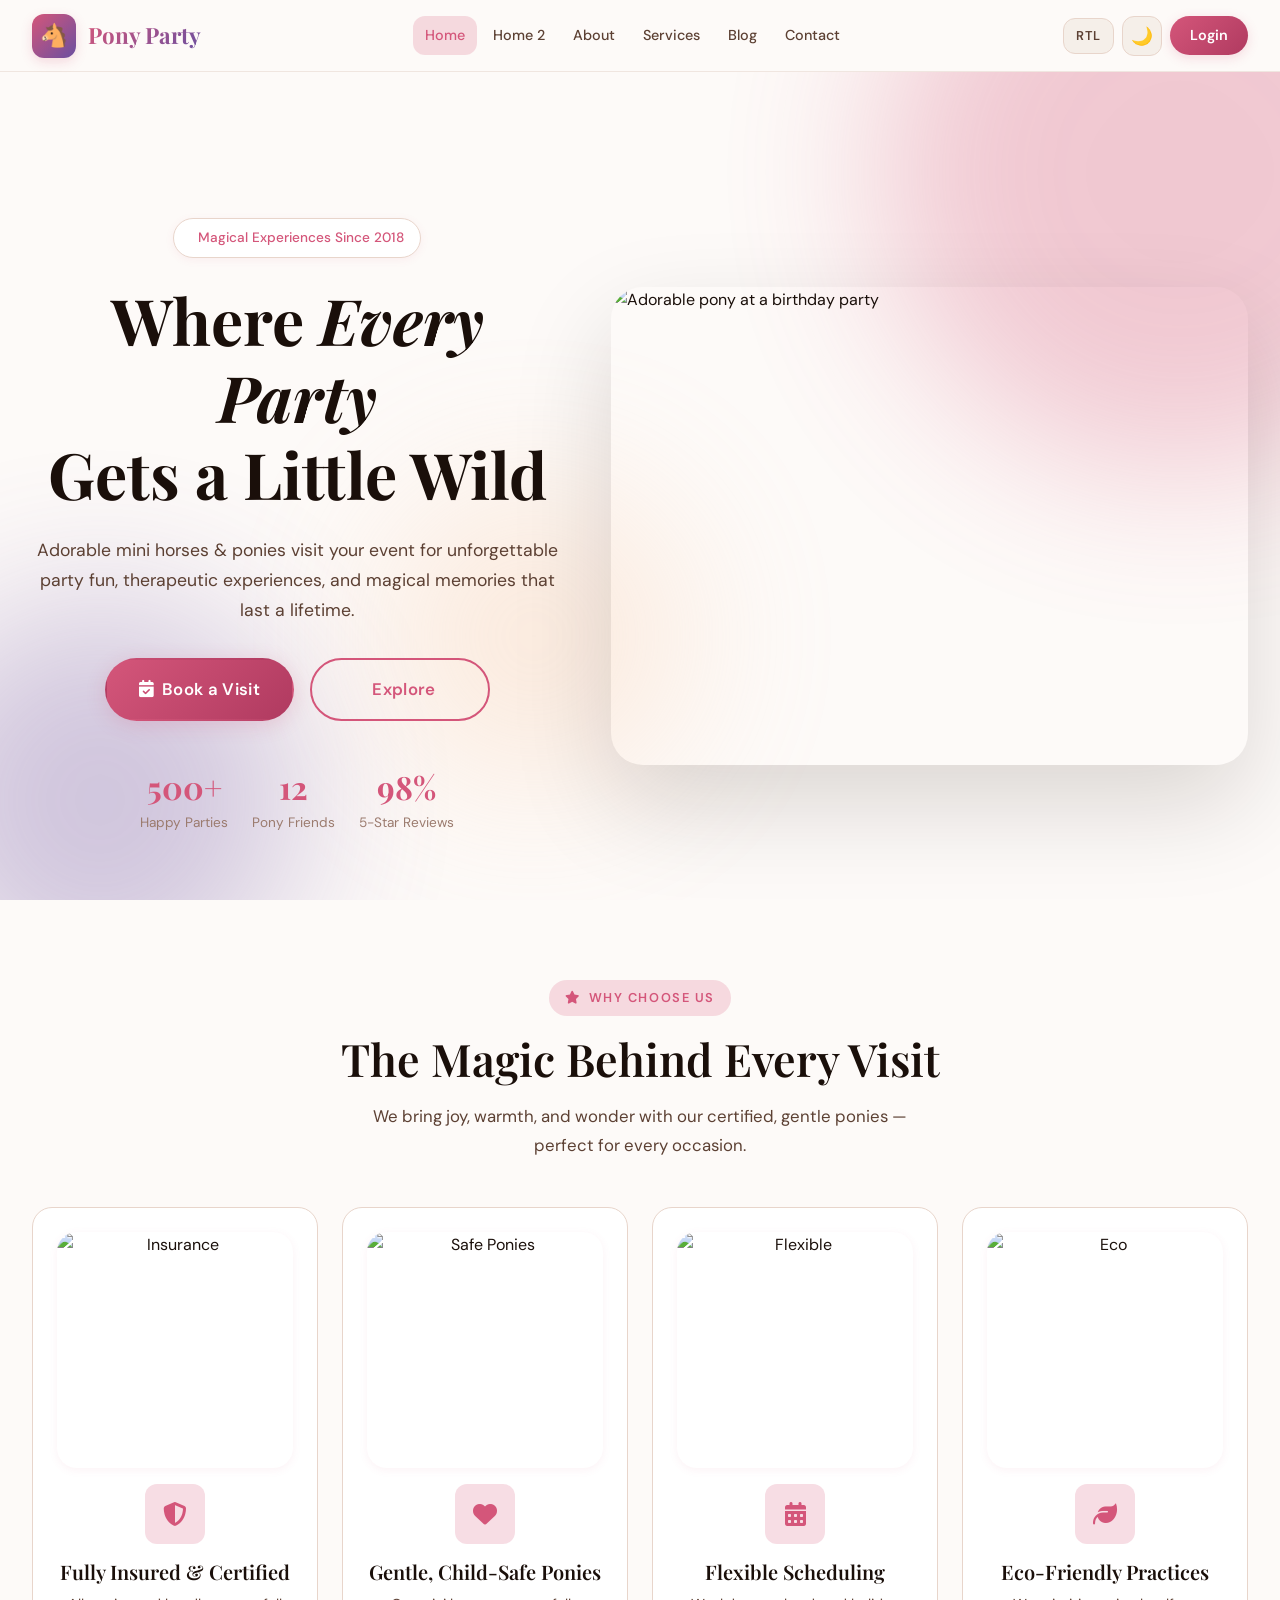
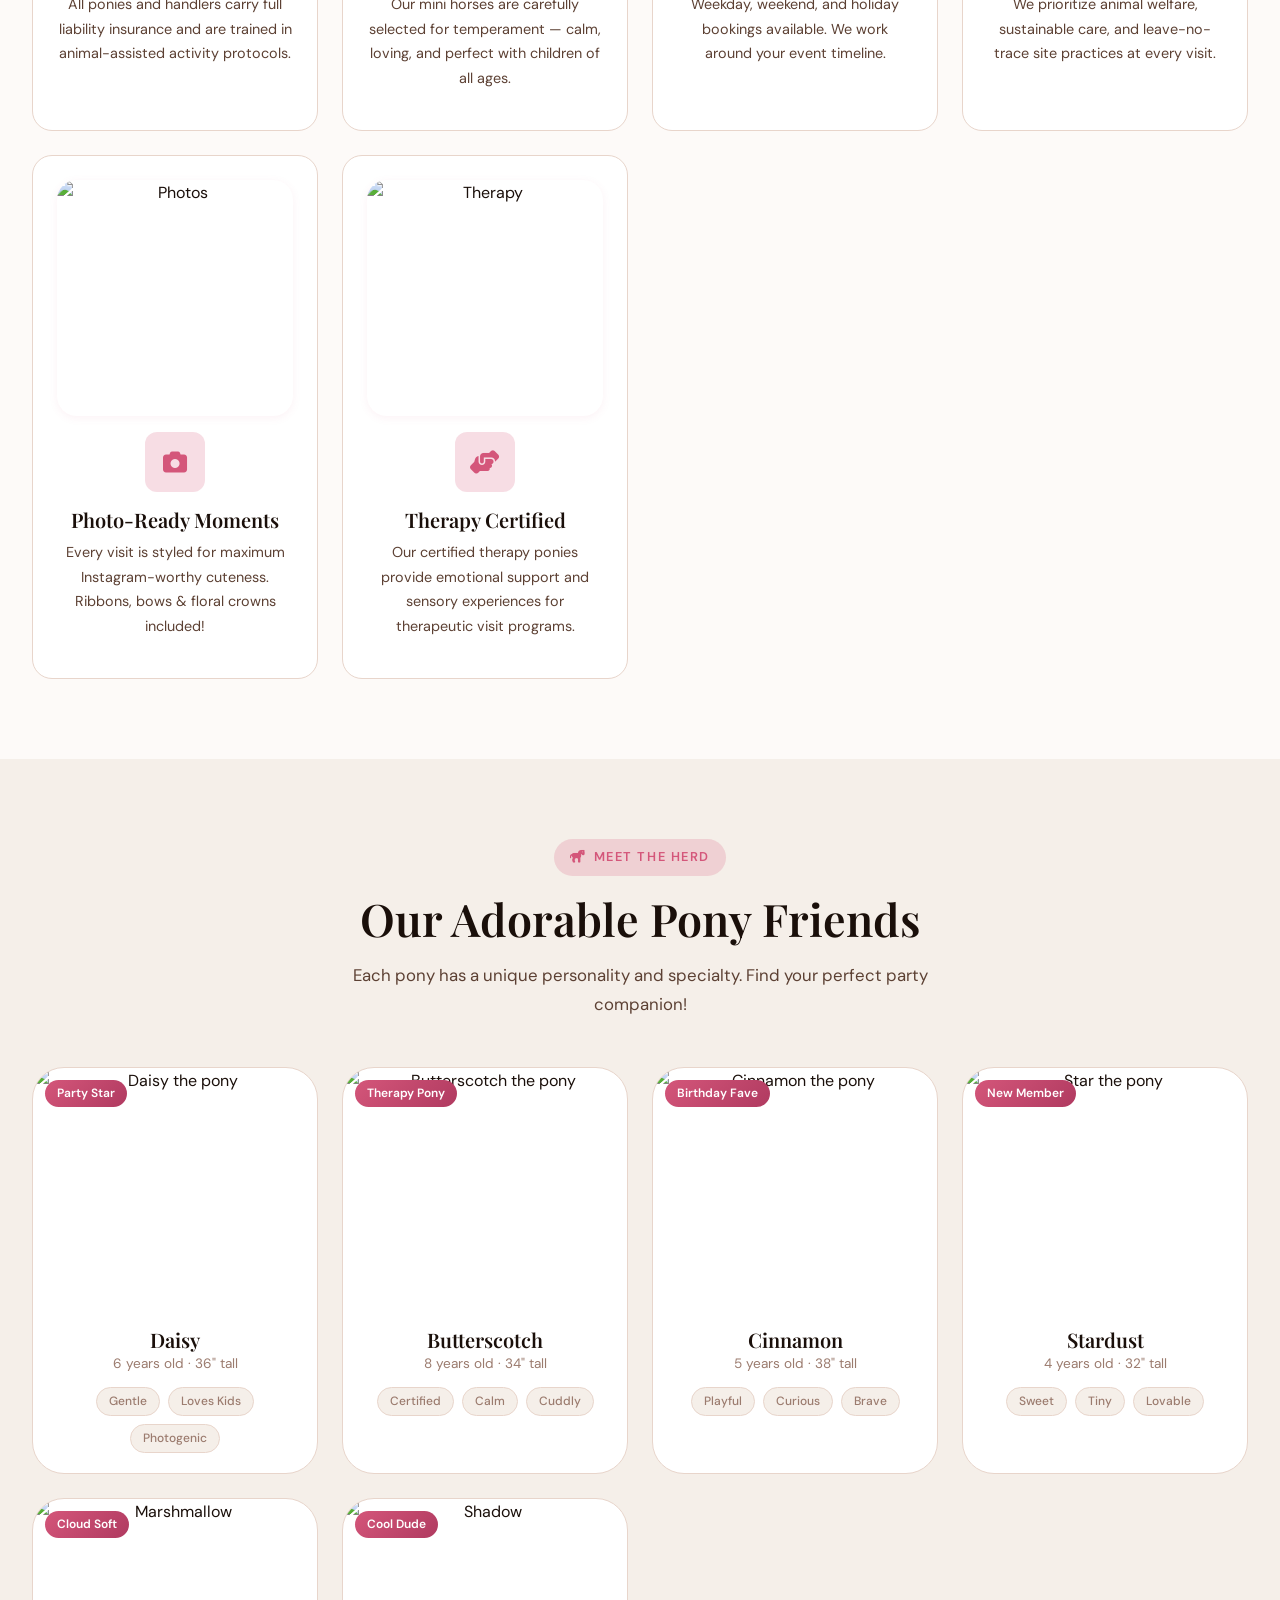
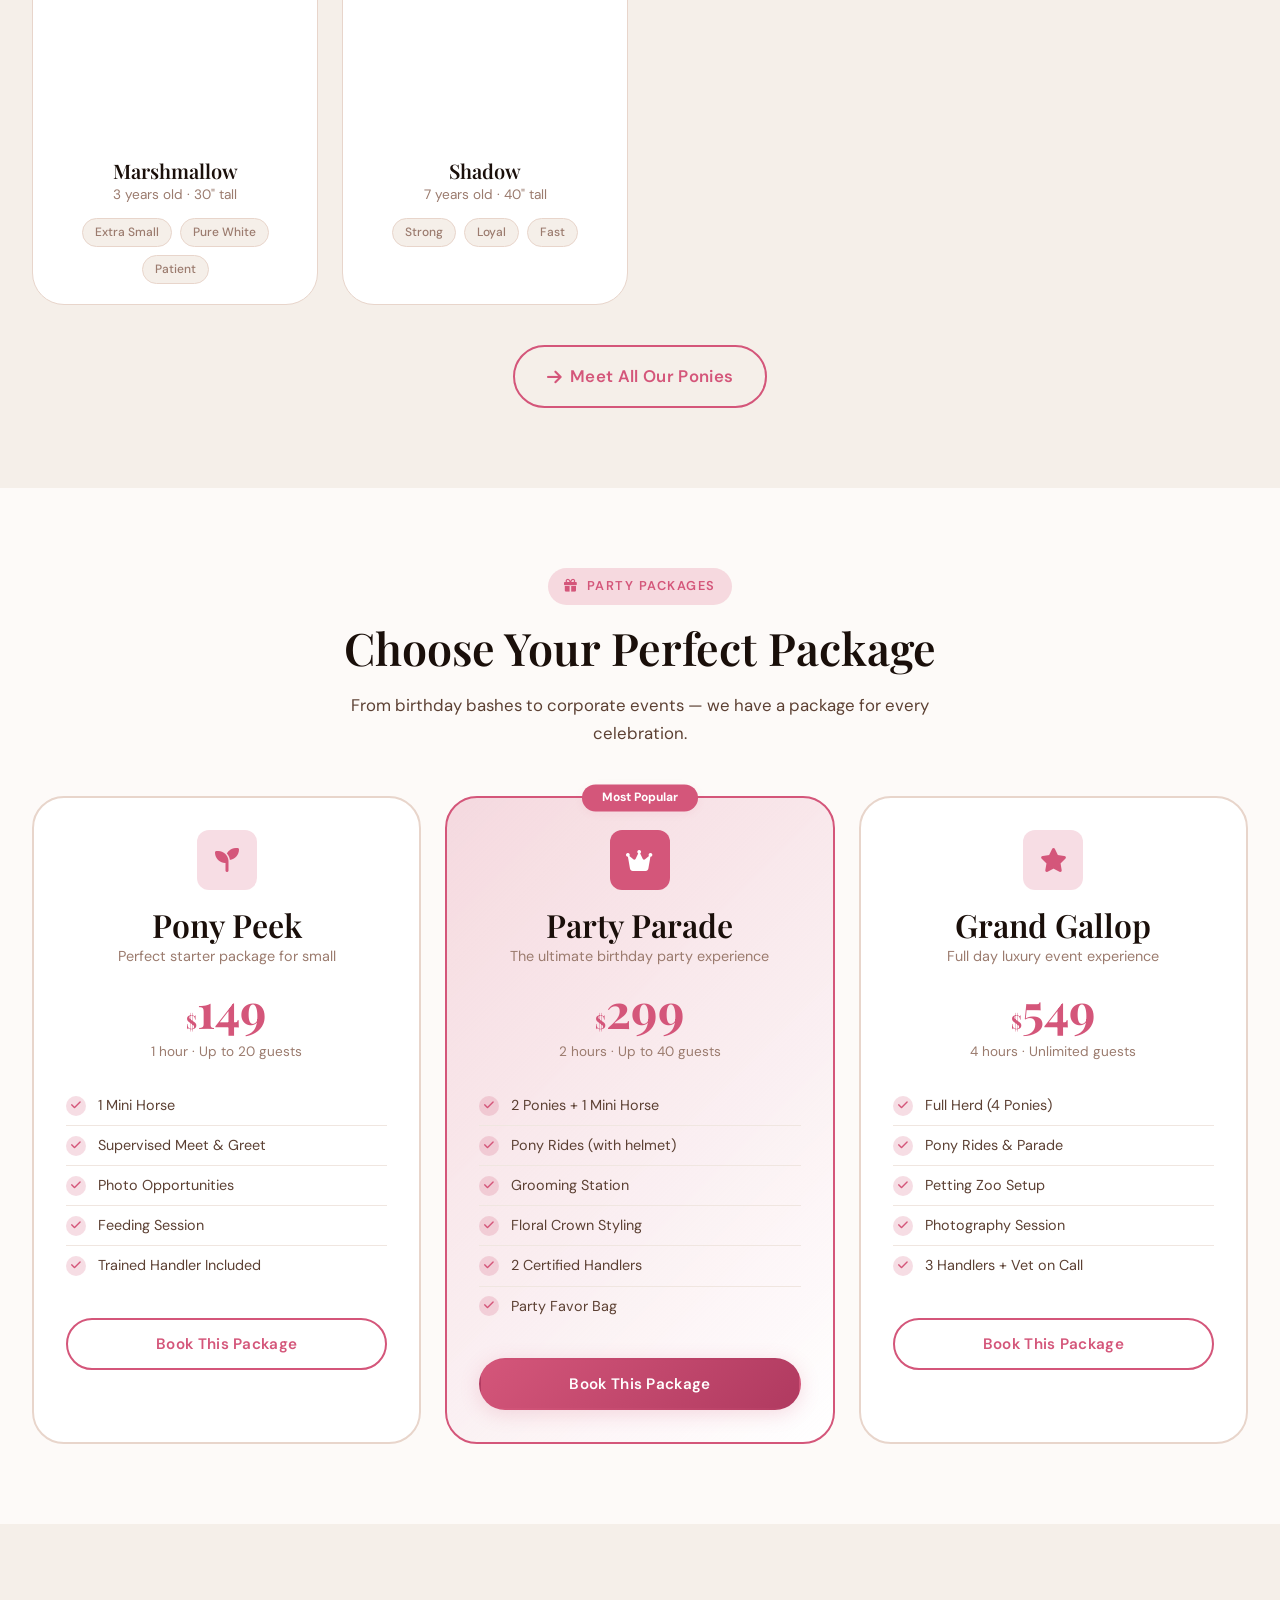
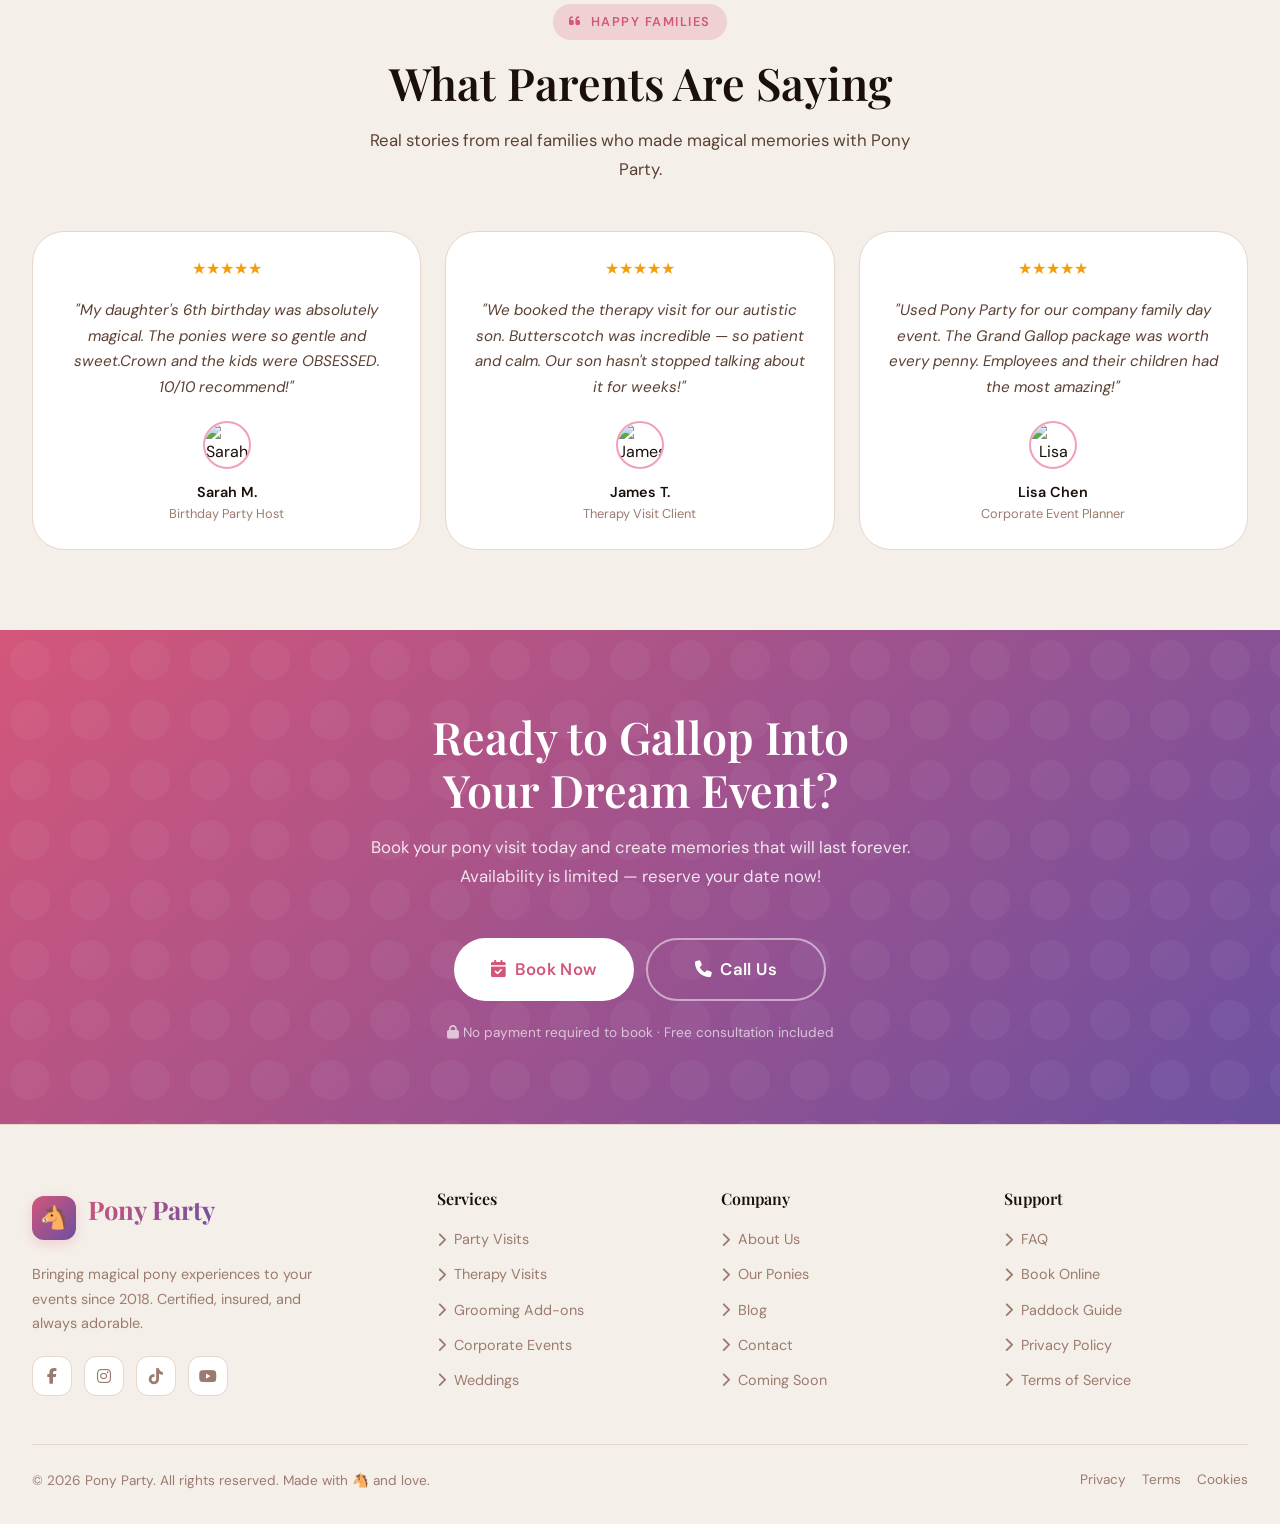
==== commit 6467d451: "U" ====
--- a/index.html
+++ b/index.html
@@ -61,8 +61,11 @@
       <li><a href="pages/contact.html" class="mobile-nav-link"><i class="fas fa-envelope"></i> Contact</a></li>
     </ul>
     <div class="mobile-menu-footer">
+      <div class="toggles-row">
+        <button class="rtl-toggle">RTL</button>
+        <button class="theme-toggle">🌙</button>
+      </div>
       <a href="pages/login.html" class="btn btn-primary btn-lg" style="width:100%;justify-content:center;">Login</a>
-      <a href="pages/register.html" class="btn btn-secondary btn-lg" style="width:100%;justify-content:center;">Register</a>
     </div>
   </div>
 
@@ -88,7 +91,7 @@
                 <i class="fas fa-calendar-check"></i> Book a Visit
               </a>
               <a href="pages/services.html" class="btn btn-secondary btn-lg">
-                <i class="fas fa-sparkles"></i> Explore Packages
+                <i class="fas fa-sparkles"></i> Explore
               </a>
             </div>
             <div class="hero-stats">
@@ -115,24 +118,8 @@
               width="560" height="420"
               loading="eager"
             >
-            <div class="hero-img-float hero-float-1">
-              <div style="display:flex;align-items:center;gap:8px;">
-                <span style="font-size:1.5rem;">⭐</span>
-                <div>
-                  <div style="font-weight:700;font-size:0.9rem;">4.9/5 Rating</div>
-                  <div style="font-size:0.75rem;color:var(--text-muted);">200+ reviews</div>
-                </div>
-              </div>
-            </div>
-            <div class="hero-img-float hero-float-2">
-              <div style="display:flex;align-items:center;gap:8px;">
-                <span style="font-size:1.5rem;">🎉</span>
-                <div>
-                  <div style="font-weight:700;font-size:0.9rem;">Fully Insured</div>
-                  <div style="font-size:0.75rem;color:var(--text-muted);">Safe & Certified</div>
-                </div>
-              </div>
-            </div>
+            
+            
           </div>
         </div>
       </div>
@@ -150,6 +137,7 @@
         <div class="grid features-grid">
           <div class="card reveal reveal-delay-1">
             <div class="card-body">
+              <img src="https://images.unsplash.com/photo-1553284965-83fd3e82fa5a?w=400&h=400&fit=crop&q=80" alt="Insurance" class="feature-img">
               <div class="card-icon"><i class="fas fa-shield-alt"></i></div>
               <h4>Fully Insured & Certified</h4>
               <p>All ponies and handlers carry full liability insurance and are trained in animal-assisted activity protocols.</p>
@@ -157,6 +145,7 @@
           </div>
           <div class="card reveal reveal-delay-2">
             <div class="card-body">
+              <img src="https://images.unsplash.com/photo-1598300042247-d088f8ab3a91?w=400&h=400&fit=crop&q=80" alt="Safe Ponies" class="feature-img">
               <div class="card-icon"><i class="fas fa-heart"></i></div>
               <h4>Gentle, Child-Safe Ponies</h4>
               <p>Our mini horses are carefully selected for temperament — calm, loving, and perfect with children of all ages.</p>
@@ -164,6 +153,7 @@
           </div>
           <div class="card reveal reveal-delay-3">
             <div class="card-body">
+              <img src="https://images.unsplash.com/photo-1490750967868-88df5691cc45?w=400&h=400&fit=crop&q=80" alt="Flexible" class="feature-img">
               <div class="card-icon"><i class="fas fa-calendar-alt"></i></div>
               <h4>Flexible Scheduling</h4>
               <p>Weekday, weekend, and holiday bookings available. We work around your event timeline.</p>
@@ -171,6 +161,7 @@
           </div>
           <div class="card reveal reveal-delay-4">
             <div class="card-body">
+              <img src="https://images.unsplash.com/photo-1506806732259-39c2d0268443?w=400&h=400&fit=crop&q=80" alt="Eco" class="feature-img">
               <div class="card-icon"><i class="fas fa-leaf"></i></div>
               <h4>Eco-Friendly Practices</h4>
               <p>We prioritize animal welfare, sustainable care, and leave-no-trace site practices at every visit.</p>
@@ -178,6 +169,7 @@
           </div>
           <div class="card reveal reveal-delay-5">
             <div class="card-body">
+              <img src="https://images.unsplash.com/photo-1534307671554-9a6d81f4d629?w=400&h=400&fit=crop&q=80" alt="Photos" class="feature-img">
               <div class="card-icon"><i class="fas fa-camera"></i></div>
               <h4>Photo-Ready Moments</h4>
               <p>Every visit is styled for maximum Instagram-worthy cuteness. Ribbons, bows & floral crowns included!</p>
@@ -185,11 +177,13 @@
           </div>
           <div class="card reveal">
             <div class="card-body">
+              <img src="https://images.unsplash.com/photo-1598974357801-cbca100e65d3?w=400&h=400&fit=crop&q=80" alt="Therapy" class="feature-img">
               <div class="card-icon"><i class="fas fa-hands-helping"></i></div>
               <h4>Therapy Certified</h4>
               <p>Our certified therapy ponies provide emotional support and sensory experiences for therapeutic visit programs.</p>
             </div>
           </div>
+          
         </div>
       </div>
     </section>
@@ -264,6 +258,37 @@
               </div>
             </div>
           </div>
+          <div class="pony-card reveal">
+            <div class="pony-img-wrap">
+              <img src="https://images.unsplash.com/photo-1534307671554-9a6d81f4d629?w=400&q=80" alt="Marshmallow" class="pony-img" loading="lazy">
+              <span class="pony-badge">Cloud Soft</span>
+            </div>
+            <div class="pony-info">
+              <h4>Marshmallow</h4>
+              <p style="font-size:0.85rem;color:var(--text-muted);">3 years old · 30" tall</p>
+              <div class="pony-traits">
+                <span class="trait-tag">Extra Small</span>
+                <span class="trait-tag">Pure White</span>
+                <span class="trait-tag">Patient</span>
+              </div>
+            </div>
+          </div>
+          <div class="pony-card reveal">
+            <div class="pony-img-wrap">
+              <img src="https://images.unsplash.com/photo-1598974357801-cbca100e65d3?w=400&q=80" alt="Shadow" class="pony-img" loading="lazy">
+              <span class="pony-badge">Cool Dude</span>
+            </div>
+            <div class="pony-info">
+              <h4>Shadow</h4>
+              <p style="font-size:0.85rem;color:var(--text-muted);">7 years old · 40" tall</p>
+              <div class="pony-traits">
+                <span class="trait-tag">Strong</span>
+                <span class="trait-tag">Loyal</span>
+                <span class="trait-tag">Fast</span>
+              </div>
+            </div>
+          </div>
+          
         </div>
 
         <div style="text-align:center;margin-top:var(--space-10);" class="reveal">
@@ -287,7 +312,7 @@
           <div class="pricing-card reveal reveal-delay-1">
             <div class="card-icon" style="margin:0 auto var(--space-4)"><i class="fas fa-seedling"></i></div>
             <h3>Pony Peek</h3>
-            <p style="font-size:0.9rem;color:var(--text-muted);">Perfect starter package for small gatherings</p>
+            <p style="font-size:0.9rem;color:var(--text-muted);">Perfect starter package for small</p>
             <div class="price-amount"><span>$</span>149</div>
             <div class="price-duration">1 hour · Up to 20 guests</div>
             <ul class="price-features">
@@ -330,9 +355,7 @@
               <li><span class="check"><i class="fas fa-check"></i></span>Petting Zoo Setup</li>
               <li><span class="check"><i class="fas fa-check"></i></span>Photography Session</li>
               <li><span class="check"><i class="fas fa-check"></i></span>3 Handlers + Vet on Call</li>
-              <li><span class="check"><i class="fas fa-check"></i></span>Custom Decorations</li>
-              <li><span class="check"><i class="fas fa-check"></i></span>Corporate & Weddings OK</li>
-            </ul>
+             </ul>
             <a href="pages/contact.html#booking" class="btn btn-secondary" style="width:100%;justify-content:center;">Book This Package</a>
           </div>
         </div>
@@ -351,7 +374,7 @@
         <div class="grid testimonials-grid">
           <div class="testimonial-card reveal reveal-delay-1">
             <div class="stars">★★★★★</div>
-            <p class="testimonial-text">"My daughter's 6th birthday was absolutely magical. The ponies were so gentle and sweet. Cinnamon wore a flower crown and the kids were OBSESSED. 10/10 recommend!"</p>
+            <p class="testimonial-text">"My daughter's 6th birthday was absolutely magical. The ponies were so gentle and sweet.Crown and the kids were OBSESSED. 10/10 recommend!"</p>
             <div class="testimonial-author">
               <img src="https://images.unsplash.com/photo-1494790108755-2616b612b7e4?w=100&q=80" alt="Sarah M." class="author-avatar" loading="lazy">
               <div>
@@ -375,7 +398,7 @@
 
           <div class="testimonial-card reveal reveal-delay-3">
             <div class="stars">★★★★★</div>
-            <p class="testimonial-text">"Used Pony Party for our company family day event. The Grand Gallop package was worth every penny. Employees and their children had the most amazing time!"</p>
+            <p class="testimonial-text">"Used Pony Party for our company family day event. The Grand Gallop package was worth every penny. Employees and their children had the most amazing!"</p>
             <div class="testimonial-author">
               <img src="https://images.unsplash.com/photo-1438761681033-6461ffad8d80?w=100&q=80" alt="Lisa Chen" class="author-avatar" loading="lazy">
               <div>
@@ -399,7 +422,7 @@
           <a href="pages/contact.html#booking" class="btn btn-white btn-lg">
             <i class="fas fa-calendar-check"></i> Book Now
           </a>
-          <a href="pages/contact.html" class="btn" style="border:2px solid rgba(255,255,255,0.5);color:#fff;padding:var(--space-4) var(--space-8);border-radius:var(--radius-full);font-size:1.05rem;font-weight:600;">
+          <a href="pages/contact.html" class="btn btn-outline-white btn-lg">
             <i class="fas fa-phone"></i> Call Us
           </a>
         </div>
@@ -464,7 +487,7 @@
       </div>
 
       <div class="footer-bottom">
-        <p class="footer-copy">© 2025 Pony Party. All rights reserved. Made with 🐴 and love.</p>
+        <p class="footer-copy">© 2026 Pony Party. All rights reserved. Made with 🐴 and love.</p>
         <div class="footer-bottom-links">
           <a href="#">Privacy</a>
           <a href="#">Terms</a>
--- a/assets/css/style.css
+++ b/assets/css/style.css
@@ -50,18 +50,30 @@
   --font-body: 'DM Sans', sans-serif;
 
   /* Spacing (8px base) */
-  --space-1: 0.25rem;  /* 4px */
-  --space-2: 0.5rem;   /* 8px */
-  --space-3: 0.75rem;  /* 12px */
-  --space-4: 1rem;     /* 16px */
-  --space-5: 1.25rem;  /* 20px */
-  --space-6: 1.5rem;   /* 24px */
-  --space-8: 2rem;     /* 32px */
-  --space-10: 2.5rem;  /* 40px */
-  --space-12: 3rem;    /* 48px */
-  --space-16: 4rem;    /* 64px */
-  --space-20: 5rem;    /* 80px */
-  --space-24: 6rem;    /* 96px */
+  --space-1: 0.25rem;
+  /* 4px */
+  --space-2: 0.5rem;
+  /* 8px */
+  --space-3: 0.75rem;
+  /* 12px */
+  --space-4: 1rem;
+  /* 16px */
+  --space-5: 1.25rem;
+  /* 20px */
+  --space-6: 1.5rem;
+  /* 24px */
+  --space-8: 2rem;
+  /* 32px */
+  --space-10: 2.5rem;
+  /* 40px */
+  --space-12: 3rem;
+  /* 48px */
+  --space-16: 4rem;
+  /* 64px */
+  --space-20: 5rem;
+  /* 80px */
+  --space-24: 6rem;
+  /* 96px */
 
   /* Border Radius */
   --radius-sm: 6px;
@@ -110,7 +122,9 @@
 /* =============================================
    RESET & BASE
    ============================================= */
-*, *::before, *::after {
+*,
+*::before,
+*::after {
   box-sizing: border-box;
   margin: 0;
   padding: 0;
@@ -142,7 +156,10 @@
   transition: color var(--transition-base);
 }
 
-ul, ol { list-style: none; }
+ul,
+ol {
+  list-style: none;
+}
 
 button {
   font-family: var(--font-body);
@@ -151,7 +168,9 @@
   outline: none;
 }
 
-input, textarea, select {
+input,
+textarea,
+select {
   font-family: var(--font-body);
   outline: none;
 }
@@ -159,20 +178,51 @@
 /* =============================================
    TYPOGRAPHY
    ============================================= */
-h1, h2, h3, h4, h5, h6 {
+h1,
+h2,
+h3,
+h4,
+h5,
+h6 {
   font-family: var(--font-display);
   line-height: 1.2;
   color: var(--text-primary);
 }
 
-h1 { font-size: clamp(2.5rem, 5vw, 4.5rem); font-weight: 700; }
-h2 { font-size: clamp(2rem, 3.5vw, 3.2rem); font-weight: 600; }
-h3 { font-size: clamp(1.4rem, 2.5vw, 2rem); font-weight: 600; }
-h4 { font-size: 1.25rem; font-weight: 600; }
-h5 { font-size: 1.1rem; font-weight: 500; }
-h6 { font-size: 1rem; font-weight: 500; }
-
-p { color: var(--text-secondary); line-height: 1.7; }
+h1 {
+  font-size: clamp(2.5rem, 5vw, 4.5rem);
+  font-weight: 700;
+}
+
+h2 {
+  font-size: clamp(2rem, 3.5vw, 3.2rem);
+  font-weight: 600;
+}
+
+h3 {
+  font-size: clamp(1.4rem, 2.5vw, 2rem);
+  font-weight: 600;
+}
+
+h4 {
+  font-size: 1.25rem;
+  font-weight: 600;
+}
+
+h5 {
+  font-size: 1.1rem;
+  font-weight: 500;
+}
+
+h6 {
+  font-size: 1rem;
+  font-weight: 500;
+}
+
+p {
+  color: var(--text-secondary);
+  line-height: 1.7;
+}
 
 /* =============================================
    LAYOUT UTILITIES
@@ -222,8 +272,13 @@
   font-size: 1.05rem;
 }
 
-.grid { display: grid; }
-.flex { display: flex; }
+.grid {
+  display: grid;
+}
+
+.flex {
+  display: flex;
+}
 
 /* =============================================
    BUTTONS
@@ -250,12 +305,14 @@
   content: '';
   position: absolute;
   inset: 0;
-  background: rgba(255,255,255,0.1);
+  background: rgba(255, 255, 255, 0.1);
   opacity: 0;
   transition: opacity var(--transition-fast);
 }
 
-.btn:hover::before { opacity: 1; }
+.btn:hover::before {
+  opacity: 1;
+}
 
 .btn-primary {
   background: linear-gradient(135deg, var(--primary), var(--primary-dark));
@@ -350,6 +407,10 @@
   transition: all var(--transition-base);
 }
 
+.site-header .container {
+  height: 100%;
+}
+
 .site-header.scrolled {
   box-shadow: var(--shadow-md);
 }
@@ -363,6 +424,18 @@
 }
 
 /* Brand */
+.btn-outline-white {
+  background: transparent;
+  color: #fff;
+  border: 2px solid rgba(255, 255, 255, 0.5);
+}
+
+.btn-outline-white:hover {
+  background: rgba(255, 255, 255, 0.1);
+  border-color: #fff;
+  color: #fff;
+}
+
 .brand {
   display: flex;
   align-items: center;
@@ -410,7 +483,9 @@
   gap: var(--space-1);
 }
 
-.nav-item { position: relative; }
+.nav-item {
+  position: relative;
+}
 
 .nav-link {
   display: flex;
@@ -439,6 +514,7 @@
 
 /* RTL Toggle */
 .rtl-toggle {
+  display: flex;
   height: 36px;
   padding: 0 var(--space-3);
   border-radius: var(--radius-md);
@@ -450,7 +526,6 @@
   letter-spacing: 0.05em;
   cursor: pointer;
   transition: all var(--transition-base);
-  display: flex;
   align-items: center;
   gap: var(--space-1);
 }
@@ -462,6 +537,7 @@
 
 /* Theme Toggle */
 .theme-toggle {
+  display: flex;
   width: 40px;
   height: 40px;
   border-radius: var(--radius-md);
@@ -469,7 +545,6 @@
   border: 1px solid var(--border-color);
   color: var(--text-secondary);
   cursor: pointer;
-  display: flex;
   align-items: center;
   justify-content: center;
   font-size: 1.1rem;
@@ -570,10 +645,12 @@
 .mobile-nav-link {
   display: flex;
   align-items: center;
+  justify-content: center;
   gap: var(--space-3);
   padding: var(--space-4);
   font-size: 1.1rem;
   font-weight: 500;
+  text-align: center;
   color: var(--text-secondary);
   border-radius: var(--radius-lg);
   border: 1px solid var(--border-light);
@@ -592,6 +669,25 @@
   display: flex;
   flex-direction: column;
   gap: var(--space-3);
+  align-items: center;
+}
+
+.mobile-menu-footer .toggles-row {
+  display: grid;
+  grid-template-columns: 1fr 1fr;
+  gap: var(--space-2);
+  width: 100%;
+  margin-bottom: var(--space-2);
+}
+
+.mobile-menu-footer .toggles-row .rtl-toggle,
+.mobile-menu-footer .toggles-row .theme-toggle {
+  display: flex;
+  width: 100%;
+  height: 48px;
+  justify-content: center;
+  align-items: center;
+  margin-bottom: 0;
 }
 
 /* =============================================
@@ -604,6 +700,14 @@
   position: relative;
   overflow: hidden;
   background: var(--bg-primary);
+  padding: calc(var(--header-height) + var(--space-12)) 0 var(--space-10);
+}
+
+
+@media (max-width: 576px) {
+  .hero {
+    padding: calc(var(--header-height) + var(--space-16)) 0 var(--space-12);
+  }
 }
 
 .hero-bg {
@@ -650,6 +754,10 @@
 .hero-content {
   position: relative;
   z-index: 1;
+  display: flex;
+  flex-direction: column;
+  align-items: center;
+  text-align: center;
 }
 
 .hero-badge {
@@ -680,17 +788,34 @@
   animation: slideUp 0.7s ease 0.2s both;
 }
 
-.hero-actions {
+.hero-actions,
+.cta-actions {
   display: flex;
   flex-wrap: wrap;
-  gap: var(--space-3);
+  gap: var(--space-4);
+  justify-content: center;
   animation: slideUp 0.7s ease 0.3s both;
+}
+
+.hero-actions .btn,
+.cta-actions .btn {
+  min-width: 180px;
+  justify-content: center;
+}
+
+@media (max-width: 576px) {
+
+  .hero-actions .btn,
+  .cta-actions .btn {
+    width: 100%;
+  }
 }
 
 .hero-stats {
   display: flex;
   flex-wrap: wrap;
   gap: var(--space-6);
+  justify-content: center;
   margin-top: var(--space-10);
   animation: slideUp 0.7s ease 0.4s both;
 }
@@ -714,6 +839,8 @@
 
 .hero-image-col {
   position: relative;
+  display: flex;
+  justify-content: center;
   animation: slideLeft 0.8s ease 0.2s both;
 }
 
@@ -770,7 +897,7 @@
 
 .card-img {
   width: 100%;
-  aspect-ratio: 16/9;
+  aspect-ratio: 1/1;
   object-fit: cover;
   transition: transform var(--transition-slow);
 }
@@ -835,7 +962,6 @@
   text-align: center;
   transition: all var(--transition-slow);
   position: relative;
-  overflow: hidden;
 }
 
 .pricing-card:hover {
@@ -851,14 +977,18 @@
 
 .pricing-badge {
   position: absolute;
-  top: var(--space-4);
-  right: var(--space-4);
-  background: linear-gradient(135deg, var(--primary), var(--primary-dark));
+  top: 0;
+  left: 50%;
+  transform: translate(-50%, -50%);
+  background: var(--primary);
   color: #fff;
-  padding: var(--space-1) var(--space-3);
+  padding: var(--space-1) var(--space-5);
   border-radius: var(--radius-full);
   font-size: 0.75rem;
-  font-weight: 600;
+  font-weight: 700;
+  box-shadow: var(--shadow-sm);
+  white-space: nowrap;
+  z-index: 2;
 }
 
 .price-amount {
@@ -895,7 +1025,9 @@
   border-bottom: 1px solid var(--border-light);
 }
 
-.price-features li:last-child { border-bottom: none; }
+.price-features li:last-child {
+  border-bottom: none;
+}
 
 .price-features .check {
   width: 20px;
@@ -916,13 +1048,24 @@
 
 /* Features Grid */
 .features-grid {
+  display: grid;
   grid-template-columns: repeat(auto-fit, minmax(280px, 1fr));
   gap: var(--space-6);
 }
 
+.feature-img {
+  width: 100%;
+  aspect-ratio: 1/1;
+  object-fit: cover;
+  border-radius: var(--radius-lg);
+  margin-bottom: var(--space-4);
+  box-shadow: var(--shadow-sm);
+}
+
 /* Pony Profiles */
 .pony-grid {
-  grid-template-columns: repeat(auto-fit, minmax(260px, 1fr));
+  display: grid;
+  grid-template-columns: repeat(auto-fit, minmax(280px, 1fr));
   gap: var(--space-6);
 }
 
@@ -953,7 +1096,9 @@
   transition: transform var(--transition-slow);
 }
 
-.pony-card:hover .pony-img { transform: scale(1.08); }
+.pony-card:hover .pony-img {
+  transform: scale(1.08);
+}
 
 .pony-badge {
   position: absolute;
@@ -1014,6 +1159,7 @@
   border-radius: var(--radius-xl);
   padding: var(--space-6);
   transition: all var(--transition-slow);
+  text-align: center;
 }
 
 .testimonial-card:hover {
@@ -1039,8 +1185,10 @@
 
 .testimonial-author {
   display: flex;
+  flex-direction: column;
   align-items: center;
   gap: var(--space-3);
+  text-align: center;
 }
 
 .author-avatar {
@@ -1082,7 +1230,9 @@
   position: relative;
 }
 
-.cta-section p { color: rgba(255,255,255,0.8); }
+.cta-section p {
+  color: rgba(255, 255, 255, 0.8);
+}
 
 .cta-actions {
   display: flex;
@@ -1095,8 +1245,15 @@
 
 /* Gallery Section */
 .gallery-grid {
-  grid-template-columns: repeat(3, 1fr);
-  gap: var(--space-4);
+  grid-template-columns: repeat(2, 1fr);
+  gap: var(--space-3);
+}
+
+@media (min-width: 768px) {
+  .gallery-grid {
+    grid-template-columns: repeat(3, 1fr);
+    gap: var(--space-4);
+  }
 }
 
 .gallery-item {
@@ -1106,25 +1263,23 @@
   cursor: pointer;
 }
 
-.gallery-item:nth-child(1),
-.gallery-item:nth-child(4) {
-  grid-row: span 2;
-}
 
 .gallery-img {
   width: 100%;
   height: 100%;
-  min-height: 200px;
+  aspect-ratio: 1/1;
   object-fit: cover;
   transition: transform var(--transition-slow);
 }
 
-.gallery-item:hover .gallery-img { transform: scale(1.05); }
+.gallery-item:hover .gallery-img {
+  transform: scale(1.05);
+}
 
 .gallery-overlay {
   position: absolute;
   inset: 0;
-  background: linear-gradient(to top, rgba(0,0,0,0.6), transparent);
+  background: linear-gradient(to top, rgba(0, 0, 0, 0.6), transparent);
   opacity: 0;
   display: flex;
   align-items: flex-end;
@@ -1132,7 +1287,9 @@
   transition: opacity var(--transition-base);
 }
 
-.gallery-item:hover .gallery-overlay { opacity: 1; }
+.gallery-item:hover .gallery-overlay {
+  opacity: 1;
+}
 
 /* Booking Section */
 .booking-form {
@@ -1176,7 +1333,7 @@
 
 .form-control.error {
   border-color: #ef4444;
-  box-shadow: 0 0 0 3px rgba(239,68,68,0.15);
+  box-shadow: 0 0 0 3px rgba(239, 68, 68, 0.15);
 }
 
 .form-error {
@@ -1186,17 +1343,26 @@
   margin-top: var(--space-1);
 }
 
-.form-control.error + .form-error { display: block; }
+.form-control.error+.form-error {
+  display: block;
+}
 
 .form-row {
   display: grid;
-  grid-template-columns: 1fr 1fr;
-  gap: var(--space-4);
-}
-
-textarea.form-control { resize: vertical; min-height: 120px; }
-
-select.form-control { appearance: none; cursor: pointer; }
+  grid-template-columns: 1fr;
+  gap: var(--space-5);
+  margin-bottom: var(--space-5);
+}
+
+textarea.form-control {
+  resize: vertical;
+  min-height: 120px;
+}
+
+select.form-control {
+  appearance: none;
+  cursor: pointer;
+}
 
 /* Social Login */
 .social-divider {
@@ -1254,9 +1420,22 @@
 
 .footer-grid {
   display: grid;
-  grid-template-columns: 1.5fr repeat(3, 1fr);
+  grid-template-columns: 1fr;
   gap: var(--space-10);
   margin-bottom: var(--space-12);
+  text-align: left;
+}
+
+@media (min-width: 768px) {
+  .footer-grid {
+    grid-template-columns: repeat(2, 1fr);
+  }
+}
+
+@media (min-width: 1024px) {
+  .footer-grid {
+    grid-template-columns: 1.5fr repeat(3, 1fr);
+  }
 }
 
 .footer-brand .brand-name {
@@ -1332,10 +1511,33 @@
   border-top: 1px solid var(--border-color);
   padding-top: var(--space-6);
   display: flex;
-  align-items: center;
-  justify-content: space-between;
-  flex-wrap: wrap;
+  flex-direction: column;
+  align-items: flex-start;
   gap: var(--space-4);
+}
+
+@media (min-width: 768px) {
+  .footer-bottom {
+    flex-direction: row;
+    align-items: center;
+    justify-content: space-between;
+  }
+}
+
+@media (min-width: 768px) and (max-width: 1439px) {
+  .team-grid {
+    grid-template-columns: repeat(2, 1fr) !important;
+  }
+
+  .team-grid .team-card:last-child {
+    display: none;
+  }
+}
+
+@media (min-width: 1440px) {
+  .team-grid {
+    grid-template-columns: repeat(3, 1fr) !important;
+  }
 }
 
 .footer-copy {
@@ -1354,17 +1556,33 @@
   transition: color var(--transition-base);
 }
 
-.footer-bottom-links a:hover { color: var(--primary); }
+.footer-bottom-links a:hover {
+  color: var(--primary);
+}
 
 /* =============================================
    PAGE HERO (inner pages)
    ============================================= */
 .page-hero {
-  padding: var(--space-16) 0;
+  padding: 10rem 0 7rem;
   text-align: center;
-  background: linear-gradient(180deg, var(--bg-secondary), var(--bg-primary));
+  background: linear-gradient(rgba(0, 0, 0, 0.45), rgba(0, 0, 0, 0.45)), url('https://images.unsplash.com/photo-1598974357801-cbca100e65d3?w=1600&q=80');
+  background-size: cover;
+  background-position: center;
+  color: #fff;
   position: relative;
   overflow: hidden;
+}
+
+.page-hero h1,
+.page-hero p {
+  color: #fff !important;
+  text-shadow: 0 2px 10px rgba(0, 0, 0, 0.5);
+}
+
+.breadcrumb,
+.breadcrumb a {
+  color: rgba(255, 255, 255, 0.95) !important;
 }
 
 .page-hero::before {
@@ -1389,45 +1607,95 @@
   margin-bottom: var(--space-4);
 }
 
-.breadcrumb a { color: var(--primary); }
-.breadcrumb a:hover { text-decoration: underline; }
+.breadcrumb a {
+  color: var(--primary);
+}
+
+.breadcrumb a:hover {
+  text-decoration: underline;
+}
 
 /* =============================================
    ANIMATIONS
    ============================================= */
 @keyframes float {
-  0%, 100% { transform: translateY(0); }
-  50% { transform: translateY(-15px); }
+
+  0%,
+  100% {
+    transform: translateY(0);
+  }
+
+  50% {
+    transform: translateY(-15px);
+  }
 }
 
 @keyframes slideDown {
-  from { opacity: 0; transform: translateY(-20px); }
-  to { opacity: 1; transform: translateY(0); }
+  from {
+    opacity: 0;
+    transform: translateY(-20px);
+  }
+
+  to {
+    opacity: 1;
+    transform: translateY(0);
+  }
 }
 
 @keyframes slideUp {
-  from { opacity: 0; transform: translateY(30px); }
-  to { opacity: 1; transform: translateY(0); }
+  from {
+    opacity: 0;
+    transform: translateY(30px);
+  }
+
+  to {
+    opacity: 1;
+    transform: translateY(0);
+  }
 }
 
 @keyframes slideLeft {
-  from { opacity: 0; transform: translateX(40px); }
-  to { opacity: 1; transform: translateX(0); }
+  from {
+    opacity: 0;
+    transform: translateX(40px);
+  }
+
+  to {
+    opacity: 1;
+    transform: translateX(0);
+  }
 }
 
 @keyframes fadeIn {
-  from { opacity: 0; }
-  to { opacity: 1; }
+  from {
+    opacity: 0;
+  }
+
+  to {
+    opacity: 1;
+  }
 }
 
 @keyframes pulse {
-  0%, 100% { opacity: 1; }
-  50% { opacity: 0.5; }
+
+  0%,
+  100% {
+    opacity: 1;
+  }
+
+  50% {
+    opacity: 0.5;
+  }
 }
 
 @keyframes shimmer {
-  0% { background-position: -200% 0; }
-  100% { background-position: 200% 0; }
+  0% {
+    background-position: -200% 0;
+  }
+
+  100% {
+    background-position: 200% 0;
+  }
 }
 
 /* Scroll animations */
@@ -1442,11 +1710,25 @@
   transform: translateY(0);
 }
 
-.reveal-delay-1 { transition-delay: 0.1s; }
-.reveal-delay-2 { transition-delay: 0.2s; }
-.reveal-delay-3 { transition-delay: 0.3s; }
-.reveal-delay-4 { transition-delay: 0.4s; }
-.reveal-delay-5 { transition-delay: 0.5s; }
+.reveal-delay-1 {
+  transition-delay: 0.1s;
+}
+
+.reveal-delay-2 {
+  transition-delay: 0.2s;
+}
+
+.reveal-delay-3 {
+  transition-delay: 0.3s;
+}
+
+.reveal-delay-4 {
+  transition-delay: 0.4s;
+}
+
+.reveal-delay-5 {
+  transition-delay: 0.5s;
+}
 
 /* Skeleton Loader */
 .skeleton {
@@ -1454,6 +1736,12 @@
   background-size: 200% 100%;
   animation: shimmer 1.5s infinite;
   border-radius: var(--radius-md);
+}
+
+.therapy-grid {
+  display: grid;
+  grid-template-columns: repeat(auto-fit, minmax(300px, 1fr));
+  gap: var(--space-8);
 }
 
 /* =============================================
@@ -1464,18 +1752,43 @@
   border: 1px solid var(--border-color);
   border-radius: var(--radius-xl);
   padding: var(--space-8);
+  display: grid;
+  grid-template-columns: 1fr;
+  gap: var(--space-10);
+  align-items: stretch;
+}
+
+@media (min-width: 1024px) {
+  .therapy-info {
+    grid-template-columns: 1fr 1fr;
+    padding: var(--space-12);
+    gap: var(--space-16);
+  }
+}
+
+.therapy-info-image {
+  width: 100%;
+  height: 100%;
+  border-radius: var(--radius-lg);
+  object-fit: cover;
+  box-shadow: var(--shadow-lg);
 }
 
 .therapy-steps {
   display: flex;
   flex-direction: column;
   gap: var(--space-6);
+  align-items: center;
+  max-width: 500px;
+  margin: 0 auto;
 }
 
 .therapy-step {
   display: flex;
   gap: var(--space-4);
-  align-items: flex-start;
+  align-items: center;
+  text-align: center;
+  flex-direction: column;
 }
 
 .step-num {
@@ -1493,45 +1806,91 @@
   flex-shrink: 0;
 }
 
-/* Paddock Requirements */
 .requirements-list {
   display: grid;
-  grid-template-columns: repeat(auto-fit, minmax(240px, 1fr));
+  grid-template-columns: repeat(auto-fit, minmax(280px, 1fr));
+  gap: var(--space-8);
+  margin-top: var(--space-8);
+}
+
+.req-item {
+  display: flex;
+  flex-direction: column;
+  align-items: center;
+  text-align: center;
   gap: var(--space-4);
-  margin-top: var(--space-6);
-}
-
-.req-item {
-  display: flex;
-  align-items: flex-start;
-  gap: var(--space-3);
-  padding: var(--space-4);
+  padding: var(--space-8) var(--space-6);
   background: var(--bg-card);
   border: 1px solid var(--border-color);
-  border-radius: var(--radius-lg);
-  transition: all var(--transition-base);
+  border-radius: var(--radius-xl);
+  transition: all var(--transition-slow);
 }
 
 .req-item:hover {
-  border-color: var(--primary-light);
-  box-shadow: var(--shadow-sm);
+  transform: translateY(-8px);
+  border-color: var(--primary);
+  box-shadow: var(--shadow-lg);
 }
 
 .req-icon {
-  width: 40px;
-  height: 40px;
-  border-radius: var(--radius-md);
+  width: 64px;
+  height: 64px;
+  border-radius: 50%;
   background: var(--primary-glow);
   color: var(--primary);
   display: flex;
   align-items: center;
   justify-content: center;
+  font-size: 1.5rem;
+  flex-shrink: 0;
+  transition: all var(--transition-base);
+}
+
+.req-item:hover .req-icon {
+  background: var(--primary);
+  color: #fff;
+  transform: rotate(5deg) scale(1.1);
+}
+
+/* Grooming Add-ons */
+.grooming-grid {
+  display: grid;
+  grid-template-columns: repeat(auto-fit, minmax(280px, 1fr));
+  gap: var(--space-6);
+}
+
+.grooming-item {
+  background: var(--bg-card);
+  border: 1px solid var(--border-color);
+  border-radius: var(--radius-xl);
+  overflow: hidden;
+  text-align: center;
+  transition: all var(--transition-base);
+}
+
+.grooming-item:hover {
+  transform: translateY(-5px);
+  box-shadow: var(--shadow-md);
+  border-color: var(--primary-light);
+}
+
+.grooming-content {
+  padding: var(--space-5);
+}
+
+.grooming-price {
+  font-weight: 700;
+  color: var(--primary);
   font-size: 1.1rem;
-  flex-shrink: 0;
+  margin-top: var(--space-3);
 }
 
 /* FAQ */
-.faq-list { display: flex; flex-direction: column; gap: var(--space-3); }
+.faq-list {
+  display: flex;
+  flex-direction: column;
+  gap: var(--space-3);
+}
 
 .faq-item {
   background: var(--bg-card);
@@ -1541,7 +1900,9 @@
   transition: all var(--transition-base);
 }
 
-.faq-item:hover { border-color: var(--primary-light); }
+.faq-item:hover {
+  border-color: var(--primary-light);
+}
 
 .faq-question {
   width: 100%;
@@ -1560,7 +1921,9 @@
   transition: color var(--transition-base);
 }
 
-.faq-question:hover { color: var(--primary); }
+.faq-question:hover {
+  color: var(--primary);
+}
 
 .faq-icon {
   width: 28px;
@@ -1651,6 +2014,7 @@
   border-radius: var(--radius-xl);
   overflow: hidden;
   transition: all var(--transition-slow);
+  text-align: center;
 }
 
 .blog-card:hover {
@@ -1658,18 +2022,24 @@
   box-shadow: var(--shadow-lg);
 }
 
-.blog-img-wrap { overflow: hidden; }
+.blog-img-wrap {
+  overflow: hidden;
+}
 
 .blog-img {
   width: 100%;
-  height: 200px;
+  aspect-ratio: 1 / 1;
   object-fit: cover;
   transition: transform var(--transition-slow);
 }
 
-.blog-card:hover .blog-img { transform: scale(1.05); }
-
-.blog-content { padding: var(--space-5); }
+.blog-card:hover .blog-img {
+  transform: scale(1.05);
+}
+
+.blog-content {
+  padding: var(--space-5);
+}
 
 .blog-category {
   display: inline-block;
@@ -1687,6 +2057,7 @@
 .blog-meta {
   display: flex;
   align-items: center;
+  justify-content: center;
   gap: var(--space-3);
   font-size: 0.8rem;
   color: var(--text-muted);
@@ -1731,6 +2102,12 @@
   animation: slideUp 0.5s ease both;
 }
 
+@media(max-width:380px) {
+  .auth-card {
+    padding: var(--space-8) var(--space-5);
+  }
+}
+
 .auth-logo {
   display: flex;
   align-items: center;
@@ -1787,7 +2164,9 @@
   transition: color var(--transition-base);
 }
 
-.auth-footer a:hover { text-decoration: underline; }
+.auth-footer a:hover {
+  text-decoration: underline;
+}
 
 .input-icon-wrap {
   position: relative;
@@ -1804,27 +2183,38 @@
   transform: translateY(-50%);
   background: none;
   border: none;
-  color: var(--text-muted);
+  color: var(--primary);
   cursor: pointer;
   padding: var(--space-2);
-  font-size: 1rem;
-  transition: color var(--transition-base);
-}
-
-.input-icon-btn:hover { color: var(--primary); }
+  font-size: 1.1rem;
+  transition: all var(--transition-base);
+}
+
+.input-icon-btn:hover {
+  color: var(--primary-dark);
+  transform: translateY(-50%) scale(1.1);
+}
 
 .form-check {
   display: flex;
   align-items: center;
   gap: var(--space-2);
-  font-size: 0.9rem;
+  font-size: 0.85rem;
   color: var(--text-secondary);
   cursor: pointer;
+  white-space: nowrap;
+}
+
+@media(max-width:380px) {
+  .form-check,
+  .form-row-between a {
+    font-size: 0.8rem !important;
+  }
 }
 
 .form-check input[type="checkbox"] {
-  width: 16px;
-  height: 16px;
+  width: 14px;
+  height: 14px;
   accent-color: var(--primary);
   cursor: pointer;
 }
@@ -1833,9 +2223,25 @@
   display: flex;
   align-items: center;
   justify-content: space-between;
-  flex-wrap: wrap;
+  flex-wrap: nowrap;
   gap: var(--space-2);
   margin-bottom: var(--space-5);
+}
+
+.form-row-between a,
+.auth-link {
+  color: var(--primary) !important;
+  font-weight: 600;
+  font-size: 0.85rem;
+  text-decoration: none;
+  transition: all var(--transition-base);
+}
+
+.form-row-between a:hover,
+.auth-link:hover {
+  color: var(--primary-dark) !important;
+  text-decoration: underline !important;
+  transform: translateY(-1px);
 }
 
 /* =============================================
@@ -1913,27 +2319,72 @@
    RESPONSIVE - TABLET (768px)
    ============================================= */
 @media (min-width: 768px) {
-  .container { padding: 0 var(--space-8); }
-
-  .hero .hero-desc { max-width: 600px; }
+  .container {
+    padding: 0 var(--space-8);
+  }
+
+  .hero .hero-desc {
+    max-width: 600px;
+  }
 
   .gallery-grid {
     grid-template-columns: repeat(3, 1fr);
   }
 
-  .footer-grid {
+  .form-row {
+    grid-template-columns: repeat(1, 1fr);
+  }
+}
+
+@media (min-width: 992px) {
+  .form-row {
     grid-template-columns: 1fr 1fr;
   }
-
-  .form-row { grid-template-columns: 1fr 1fr; }
+}
+
+@media (min-width: 768px) {
+  /* Centering 3rd card in 2-column grid at 768px */
+  .testimonials-grid,
+  .packages-grid {
+    grid-template-columns: 1fr 1fr;
+  }
+
+  .testimonials-grid> :nth-child(3),
+  .packages-grid> :nth-child(3) {
+    grid-column: span 2;
+    max-width: calc(50% - (var(--space-6) / 2));
+    margin-left: auto;
+    margin-right: auto;
+    width: 100%;
+  }
+}
+
+/* Ensure Back to Top is visible at all standard desktop sizes */
+@media (min-width: 1024px) {
+  .back-to-top {
+    display: flex !important;
+  }
 }
 
 /* =============================================
    RESPONSIVE - DESKTOP (1024px+)
    ============================================= */
 @media (min-width: 1024px) {
-  .hamburger { display: none; }
-  .header-nav { display: flex; align-items: center; }
+  .hamburger {
+    display: none;
+  }
+
+  .header-nav {
+    display: flex;
+    align-items: center;
+  }
+
+  .rtl-toggle,
+  .theme-toggle {
+    display: flex;
+  }
+
+  /* Show on desktop */
 
   .hero {
     min-height: calc(100vh - var(--header-height));
@@ -1941,13 +2392,34 @@
 
   .hero-inner {
     display: grid;
-    grid-template-columns: 1fr 1fr;
-    gap: var(--space-16);
+    grid-template-columns: 1fr 1.2fr;
+    gap: var(--space-12);
     align-items: center;
+  }
+
+  .hero-img-main {
+    max-width: 680px;
   }
 
   .footer-grid {
     grid-template-columns: 1.5fr repeat(3, 1fr);
+  }
+
+  /* Revert 768px centering for desktop */
+  .testimonials-grid,
+  .packages-grid {
+    grid-template-columns: repeat(3, 1fr);
+  }
+
+  .testimonials-grid> :nth-child(3),
+  .packages-grid> :nth-child(3) {
+    grid-column: auto;
+    max-width: none;
+    margin: 0;
+  }
+
+  .grooming-grid {
+    grid-template-columns: repeat(2, 1fr) !important;
   }
 }
 
@@ -1955,25 +2427,58 @@
    RESPONSIVE - LARGE (1440px)
    ============================================= */
 @media (min-width: 1440px) {
-  .container { max-width: 1380px; }
+  .container {
+    max-width: 1380px;
+  }
+
+  .features-grid,
+  .pony-grid,
+  .grooming-grid,
+  .requirements-list,
+  .blog-grid {
+    grid-template-columns: repeat(3, 1fr) !important;
+  }
+
+  .hero-img-main {
+    max-width: 820px;
+  }
+
+  .hero-inner {
+    gap: var(--space-16);
+    grid-template-columns: 1fr 1.4fr;
+  }
 }
 
 /* Mobile only: hide desktop elements */
 @media (max-width: 1023px) {
-  .hide-mobile { display: none !important; }
-  .hero-image-col { margin-top: var(--space-10); }
+  .hide-mobile {
+    display: none !important;
+  }
+
+  .hero-image-col {
+    margin-top: var(--space-10);
+  }
 }
 
 /* =============================================
    SCROLLBAR
    ============================================= */
-::-webkit-scrollbar { width: 6px; }
-::-webkit-scrollbar-track { background: var(--bg-secondary); }
+::-webkit-scrollbar {
+  width: 6px;
+}
+
+::-webkit-scrollbar-track {
+  background: var(--bg-secondary);
+}
+
 ::-webkit-scrollbar-thumb {
   background: var(--primary-light);
   border-radius: var(--radius-full);
 }
-::-webkit-scrollbar-thumb:hover { background: var(--primary); }
+
+::-webkit-scrollbar-thumb:hover {
+  background: var(--primary);
+}
 
 /* =============================================
    BACK TO TOP
@@ -2032,8 +2537,15 @@
   transform: translateX(-50%) translateY(0);
 }
 
-.toast.success { border-color: var(--accent-green); color: var(--accent-green); }
-.toast.error { border-color: #ef4444; color: #ef4444; }
+.toast.success {
+  border-color: var(--accent-green);
+  color: var(--accent-green);
+}
+
+.toast.error {
+  border-color: #ef4444;
+  color: #ef4444;
+}
 
 /* Team Cards */
 .team-grid {
@@ -2046,28 +2558,66 @@
   background: var(--bg-card);
   border: 1px solid var(--border-color);
   border-radius: var(--radius-xl);
-  padding: var(--space-6);
+  padding: 0;
   text-align: center;
   transition: all var(--transition-slow);
+  display: flex;
+  flex-direction: column;
+  height: 100%;
+  overflow: hidden;
 }
 
 .team-card:hover {
-  transform: translateY(-6px);
-  box-shadow: var(--shadow-lg);
-  border-color: var(--primary-light);
+  transform: translateY(-8px);
+  box-shadow: var(--shadow-xl);
+  border-color: var(--primary);
 }
 
 .team-avatar {
-  width: 100px;
-  height: 100px;
+  width: 100%;
+  aspect-ratio: 1/1;
+  object-fit: cover;
+  margin: 0;
+  border: none;
+  transition: all var(--transition-slow);
+}
+
+.team-card:hover .team-avatar {
+  transform: scale(1.05);
+}
+
+.team-info {
+  padding: var(--space-6) var(--space-5);
+  display: flex;
+  flex-direction: column;
+  flex: 1;
+}
+
+.team-socials {
+  display: flex;
+  justify-content: center;
+  gap: var(--space-3);
+  margin: var(--space-4) 0;
+}
+
+.team-social-link {
+  width: 32px;
+  height: 32px;
   border-radius: 50%;
-  object-fit: cover;
-  margin: 0 auto var(--space-4);
-  border: 3px solid var(--primary-light);
-  transition: border-color var(--transition-base);
-}
-
-.team-card:hover .team-avatar { border-color: var(--primary); }
+  background: var(--bg-secondary);
+  color: var(--text-muted);
+  display: flex;
+  align-items: center;
+  justify-content: center;
+  font-size: 0.9rem;
+  transition: all var(--transition-base);
+}
+
+.team-social-link:hover {
+  background: var(--primary);
+  color: #fff;
+  transform: translateY(-2px);
+}
 
 /* Stats Bar */
 .stats-bar {
@@ -2091,7 +2641,7 @@
 
 .stat-item .stat-label {
   font-size: 0.85rem;
-  color: rgba(255,255,255,0.75);
+  color: rgba(255, 255, 255, 0.75);
   margin-top: var(--space-1);
 }
 
@@ -2131,7 +2681,9 @@
 }
 
 .addon-card:hover::before,
-.addon-card.selected::before { opacity: 1; }
+.addon-card.selected::before {
+  opacity: 1;
+}
 
 .addon-price {
   font-family: var(--font-display);
@@ -2139,4 +2691,4 @@
   font-weight: 700;
   color: var(--primary);
   margin: var(--space-3) 0 var(--space-1);
-}
+}
--- a/assets/css/rtl.css
+++ b/assets/css/rtl.css
@@ -8,44 +8,15 @@
   text-align: right;
 }
 
-[dir="rtl"] .header-inner {
-  flex-direction: row-reverse;
-}
+/* Header & Nav native RTL handles most flips, 
+   but we ensure specific alignment and icon flips */
 
-[dir="rtl"] .header-actions {
-  flex-direction: row-reverse;
-}
-
-[dir="rtl"] .nav-list {
-  flex-direction: row-reverse;
-}
-
-[dir="rtl"] .brand {
-  flex-direction: row-reverse;
+[dir="rtl"] .auth-topbar {
+  justify-content: flex-start; /* Moves icons to the right side in RTL context */
 }
 
 [dir="rtl"] .section-header {
   text-align: center;
-}
-
-[dir="rtl"] .hero-actions {
-  flex-direction: row-reverse;
-}
-
-[dir="rtl"] .hero-stats {
-  flex-direction: row-reverse;
-}
-
-[dir="rtl"] .hero-inner {
-  direction: rtl;
-}
-
-[dir="rtl"] .card-body {
-  text-align: center;
-}
-
-[dir="rtl"] .footer-link {
-  flex-direction: row-reverse;
 }
 
 [dir="rtl"] .footer-link:hover {
@@ -53,24 +24,12 @@
   padding-right: var(--space-2);
 }
 
-[dir="rtl"] .footer-grid {
-  direction: rtl;
-}
-
-[dir="rtl"] .footer-bottom {
-  flex-direction: row-reverse;
-}
-
 [dir="rtl"] .mobile-menu {
-  transform: translateX(-100%);
+  transform: translateX(100%); /* Slide from right in RTL */
 }
 
 [dir="rtl"] .mobile-menu.open {
   transform: translateX(0);
-}
-
-[dir="rtl"] .mobile-nav-link {
-  flex-direction: row-reverse;
 }
 
 [dir="rtl"] .back-to-top {
@@ -88,39 +47,6 @@
   left: var(--space-4);
 }
 
-[dir="rtl"] .testimonial-author {
-  flex-direction: row-reverse;
-}
-
-[dir="rtl"] .therapy-step {
-  flex-direction: row-reverse;
-}
-
-[dir="rtl"] .req-item {
-  flex-direction: row-reverse;
-}
-
-[dir="rtl"] .breadcrumb {
-  flex-direction: row-reverse;
-}
-
-[dir="rtl"] .price-features li {
-  flex-direction: row-reverse;
-}
-
-[dir="rtl"] .form-row-between {
-  flex-direction: row-reverse;
-}
-
-[dir="rtl"] .faq-question {
-  text-align: right;
-  flex-direction: row-reverse;
-}
-
-[dir="rtl"] .contact-info-card {
-  text-align: center;
-}
-
 [dir="rtl"] .input-icon-btn {
   right: auto;
   left: var(--space-3);
@@ -131,24 +57,13 @@
   padding-left: var(--space-10);
 }
 
-[dir="rtl"] .auth-topbar {
-  flex-direction: row-reverse;
+/* Fix for icons and text that need specific RTL padding/margin */
+[dir="rtl"] .fa-chevron-right {
+  transform: scaleX(-1);
 }
 
-[dir="rtl"] .social-btn {
-  flex-direction: row-reverse;
-}
-
-[dir="rtl"] .btn {
-  flex-direction: row-reverse;
-}
-
-[dir="rtl"] .form-check {
-  flex-direction: row-reverse;
-}
-
-[dir="rtl"] .blog-meta {
-  flex-direction: row-reverse;
+[dir="rtl"] .fa-arrow-right {
+  transform: scaleX(-1);
 }
 
 [dir="rtl"] .hero-float-1 {
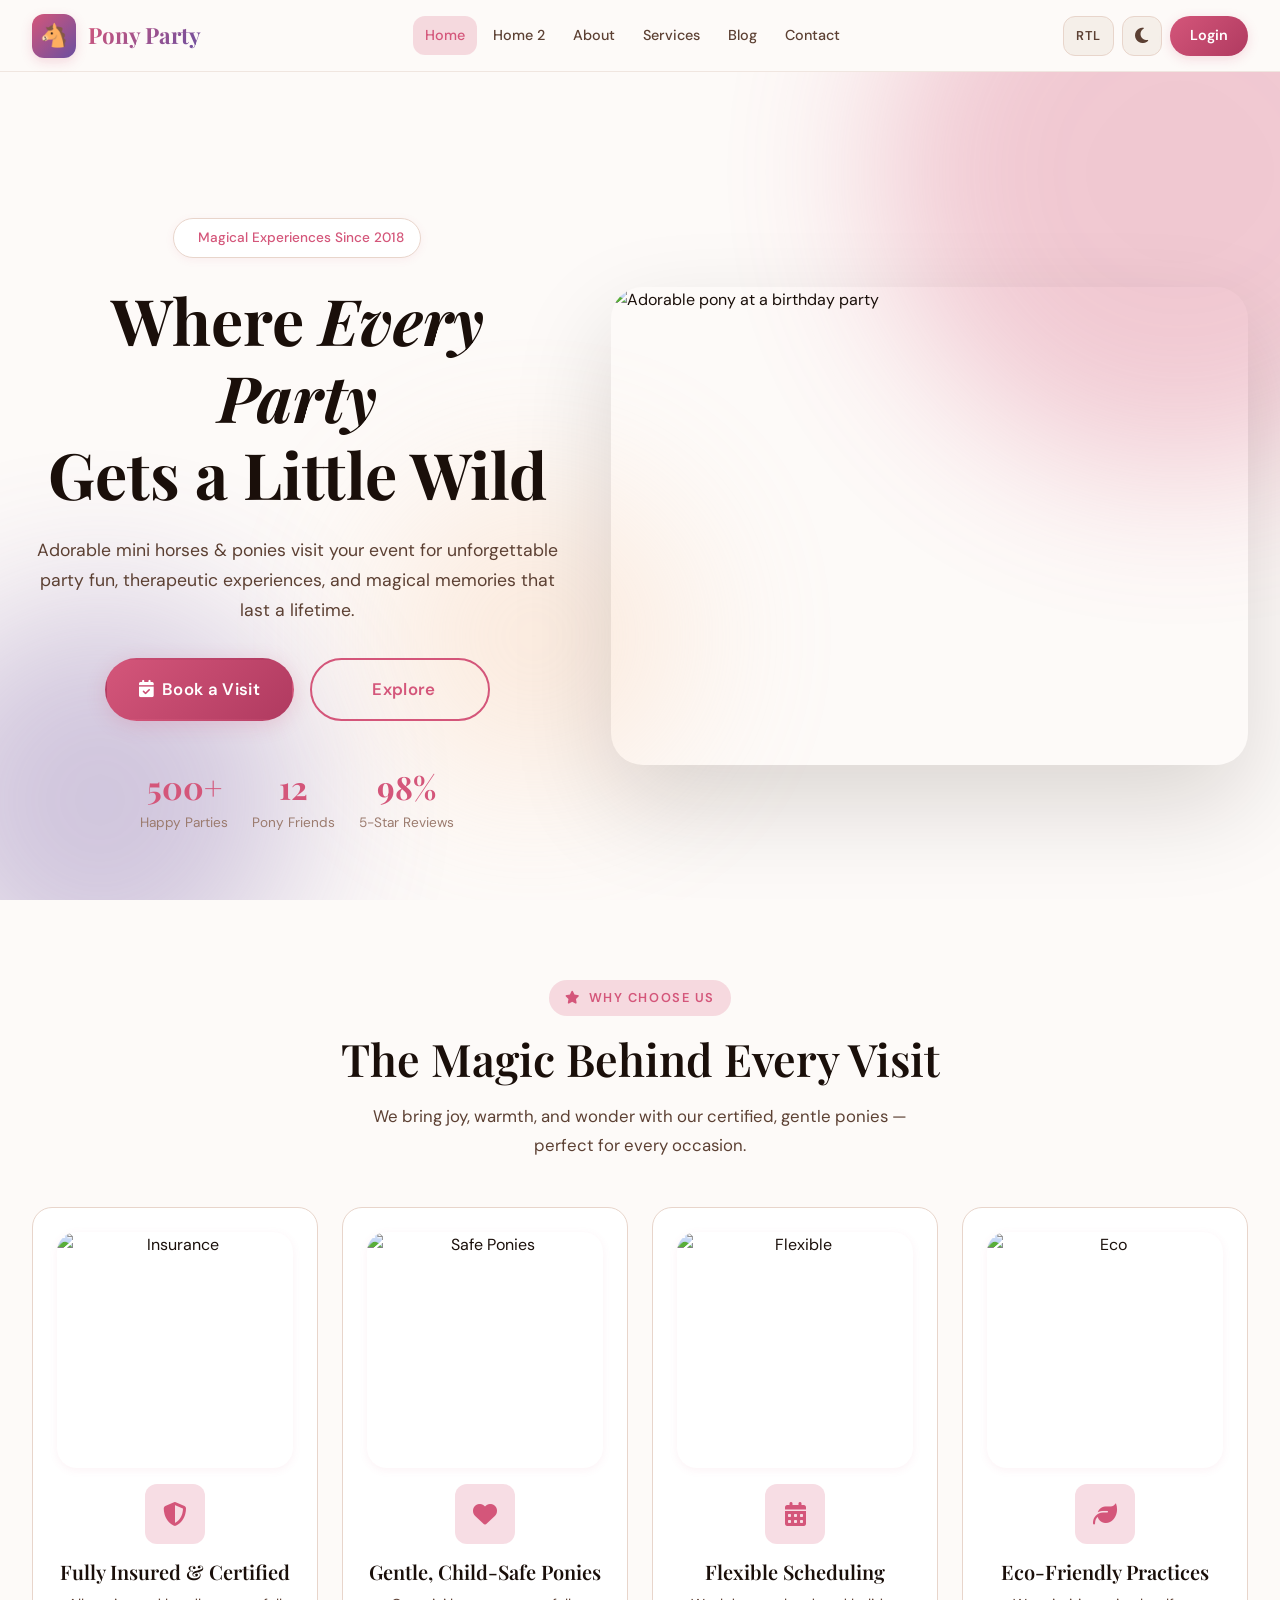
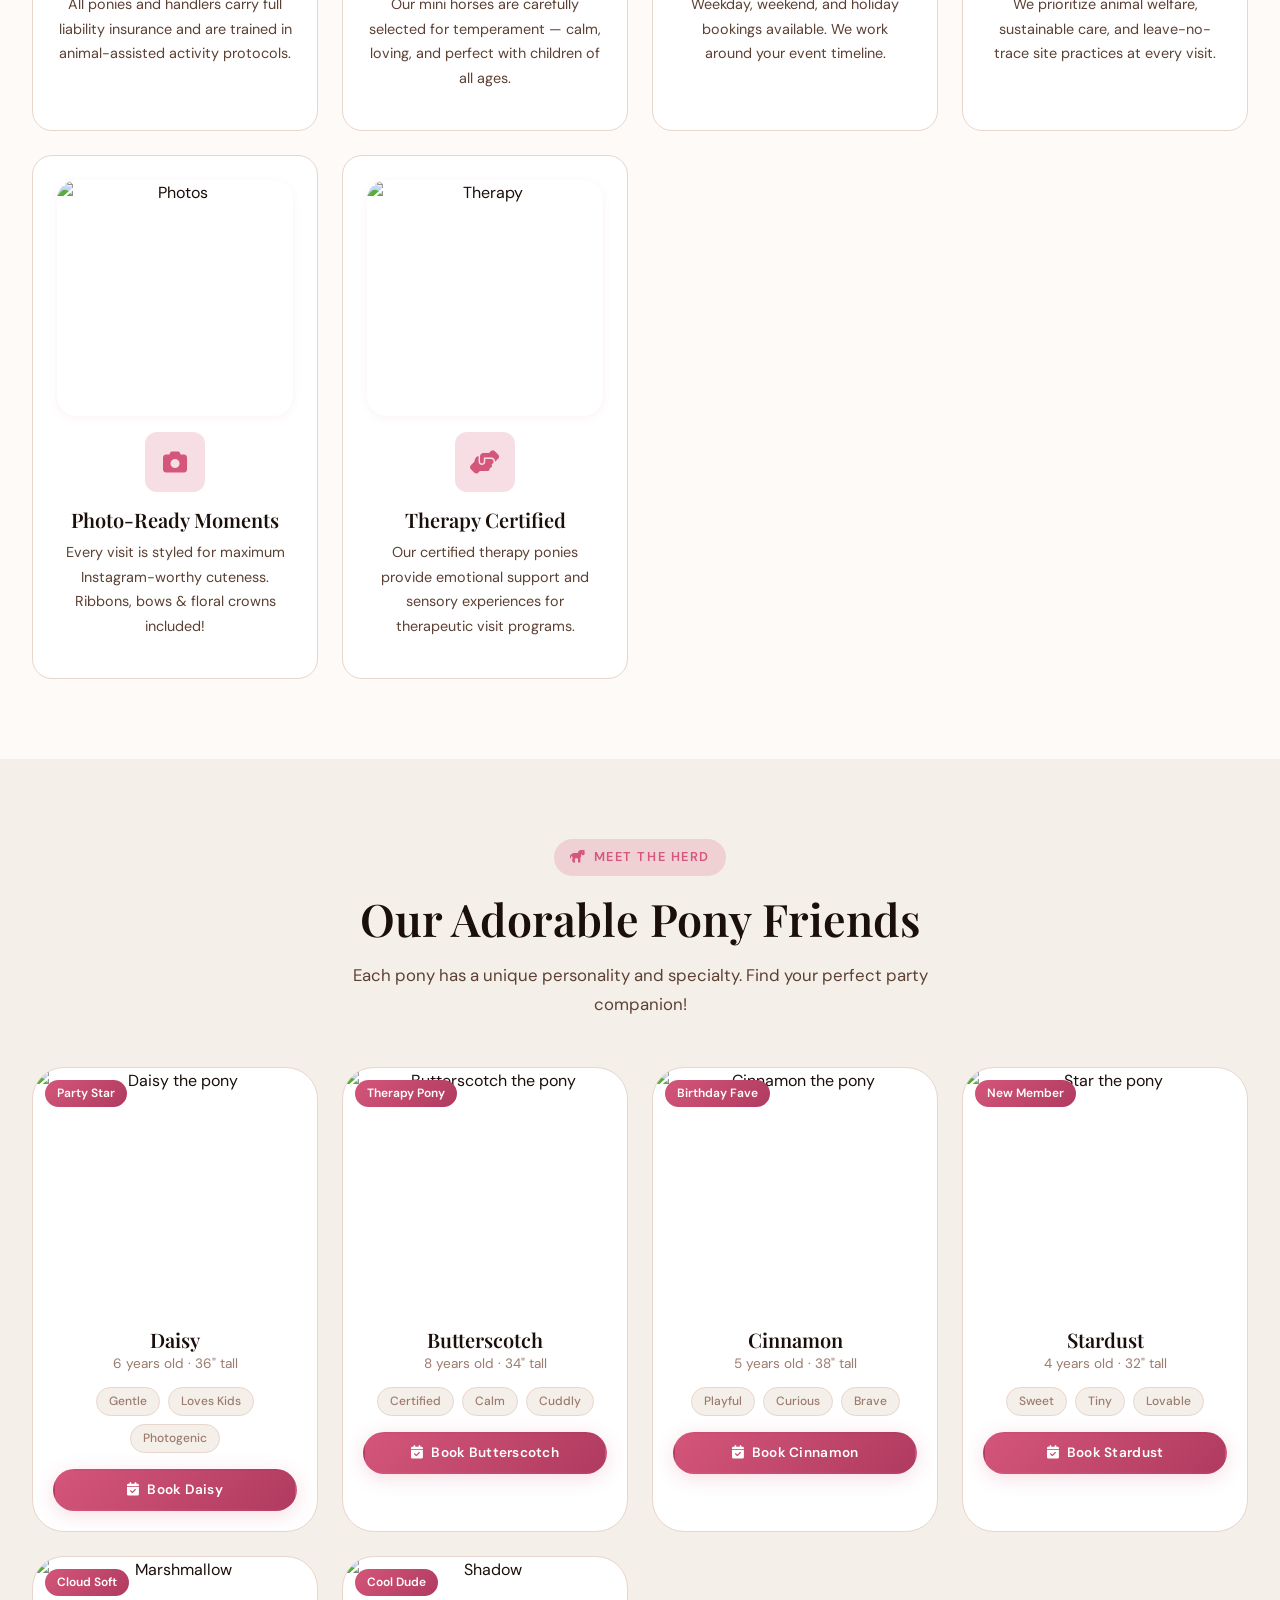
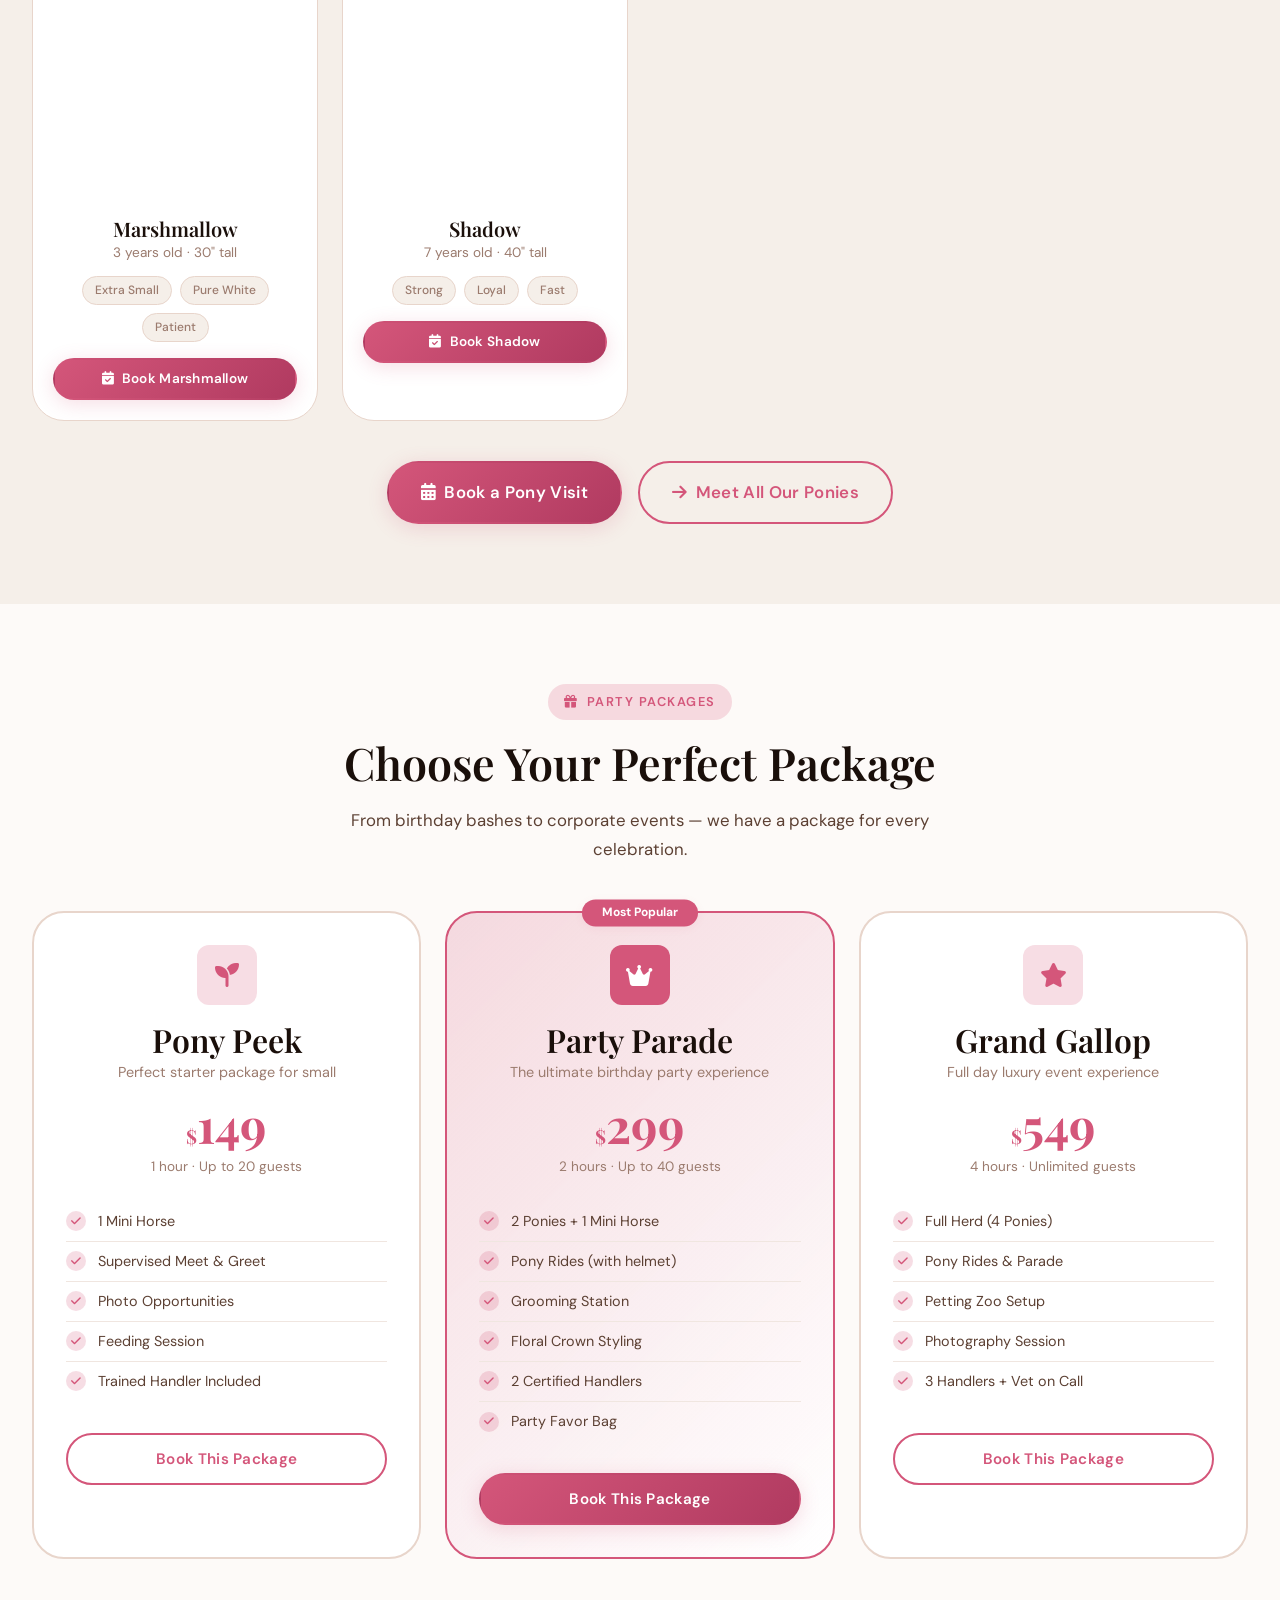
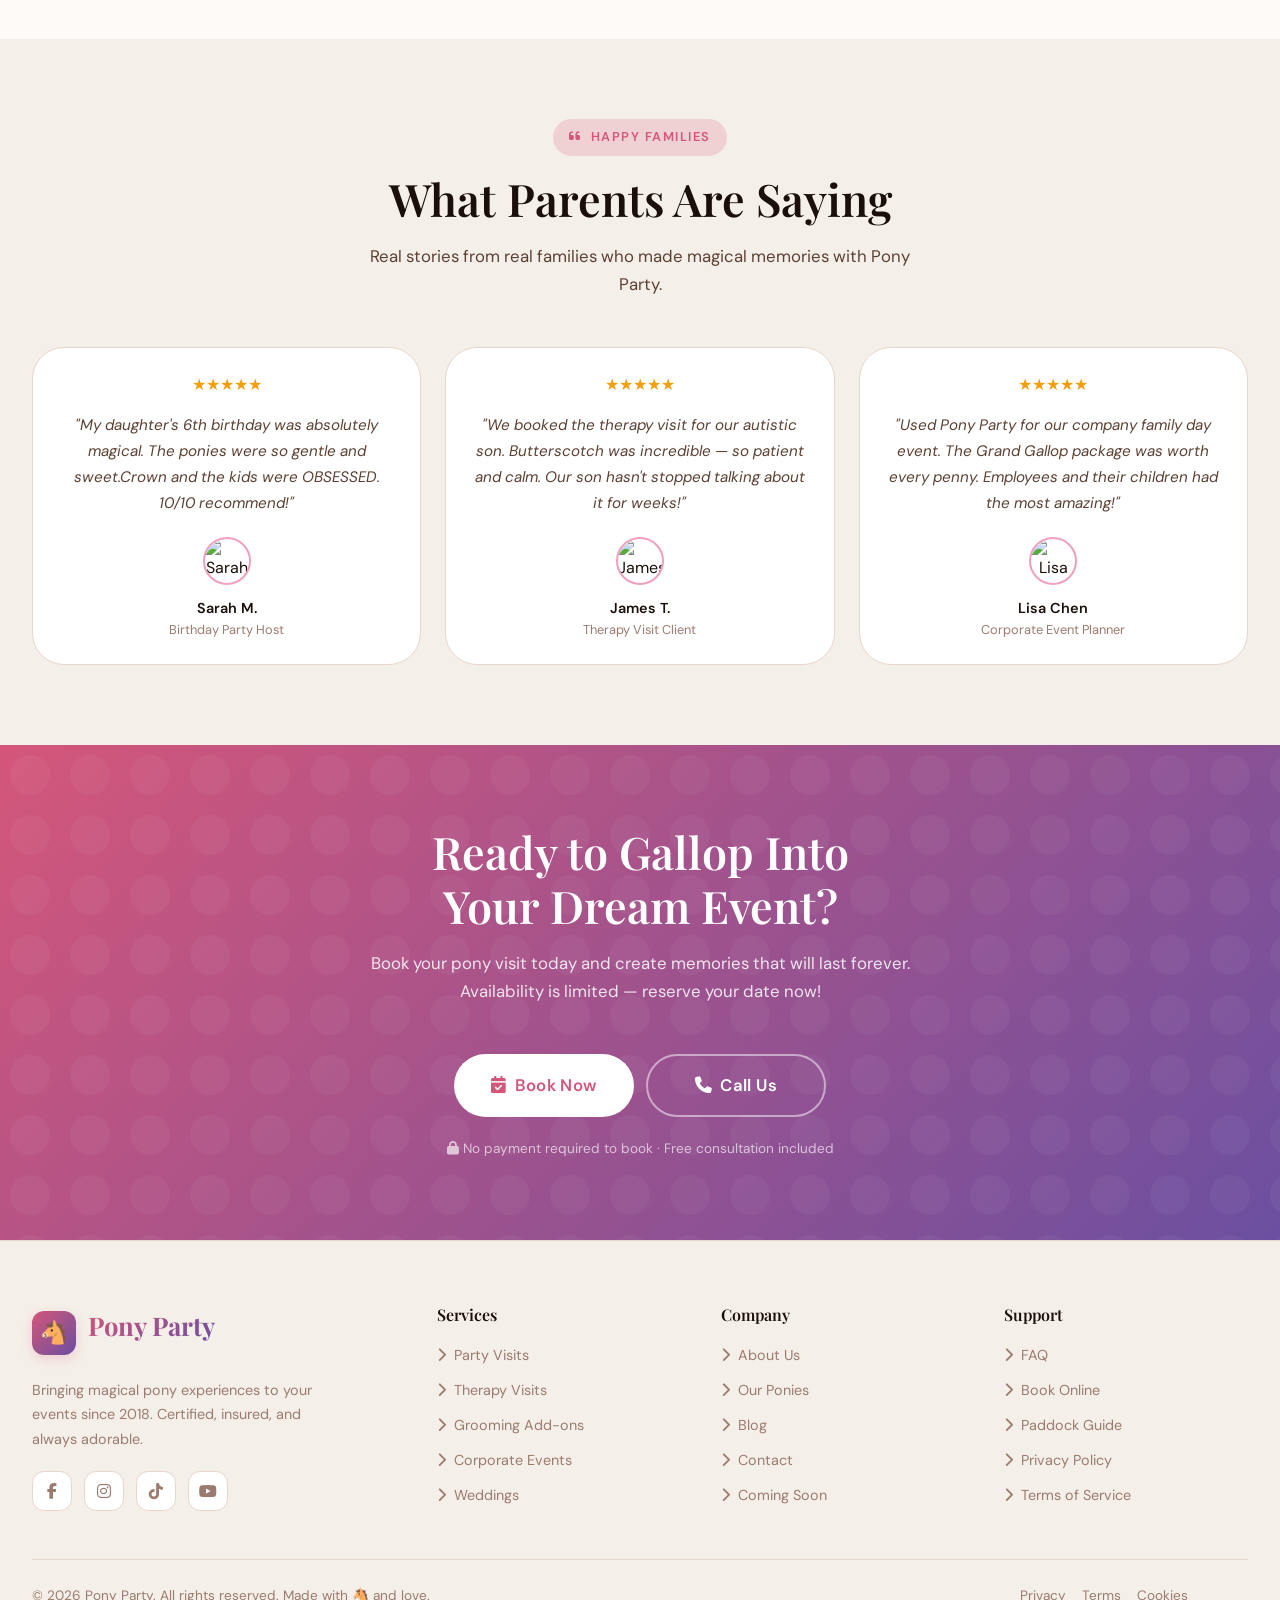
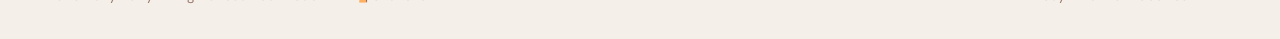
==== commit 5ed735bc: "U" ====
--- a/index.html
+++ b/index.html
@@ -13,6 +13,7 @@
   <link rel="stylesheet" href="assets/css/style.css">
   <link rel="stylesheet" href="assets/css/dark-mode.css">
   <link rel="stylesheet" href="assets/css/rtl.css">
+  <link rel="icon" type="image/png" href="assets/images/favicon.png">
 </head>
 <body>
 
@@ -40,7 +41,7 @@
         <!-- Header Actions -->
         <div class="header-actions">
           <button class="rtl-toggle" aria-label="Toggle RTL">RTL</button>
-          <button class="theme-toggle" aria-label="Toggle dark mode">🌙</button>
+          <button class="theme-toggle" aria-label="Toggle dark mode"><i class="fas fa-moon"></i></button>
           <a href="pages/login.html" class="btn-login hide-mobile">Login</a>
           <button class="hamburger" aria-label="Open menu" aria-expanded="false">
             <span></span><span></span><span></span>
@@ -53,17 +54,17 @@
   <!-- Mobile Menu -->
   <div class="mobile-menu" role="dialog" aria-label="Mobile navigation">
     <ul class="mobile-nav-list">
-      <li><a href="index.html" class="mobile-nav-link active"><i class="fas fa-home"></i> Home</a></li>
-      <li><a href="pages/home2.html" class="mobile-nav-link"><i class="fas fa-star"></i> Home 2</a></li>
-      <li><a href="pages/about.html" class="mobile-nav-link"><i class="fas fa-heart"></i> About</a></li>
-      <li><a href="pages/services.html" class="mobile-nav-link"><i class="fas fa-gift"></i> Services</a></li>
-      <li><a href="pages/blog.html" class="mobile-nav-link"><i class="fas fa-book-open"></i> Blog</a></li>
-      <li><a href="pages/contact.html" class="mobile-nav-link"><i class="fas fa-envelope"></i> Contact</a></li>
+      <li><a href="index.html" class="mobile-nav-link active">Home</a></li>
+      <li><a href="pages/home2.html" class="mobile-nav-link">Home 2</a></li>
+      <li><a href="pages/about.html" class="mobile-nav-link">About</a></li>
+      <li><a href="pages/services.html" class="mobile-nav-link">Services</a></li>
+      <li><a href="pages/blog.html" class="mobile-nav-link">Blog</a></li>
+      <li><a href="pages/contact.html" class="mobile-nav-link">Contact</a></li>
     </ul>
     <div class="mobile-menu-footer">
       <div class="toggles-row">
         <button class="rtl-toggle">RTL</button>
-        <button class="theme-toggle">🌙</button>
+        <button class="theme-toggle"></button>
       </div>
       <a href="pages/login.html" class="btn btn-primary btn-lg" style="width:100%;justify-content:center;">Login</a>
     </div>
@@ -112,7 +113,7 @@
 
           <div class="hero-image-col">
             <img
-              src="https://images.unsplash.com/photo-1553284965-83fd3e82fa5a?w=700&q=80"
+              src="https://www.charmingponyparties.com/Jasmine.png"
               alt="Adorable pony at a birthday party"
               class="hero-img-main"
               width="560" height="420"
@@ -137,7 +138,7 @@
         <div class="grid features-grid">
           <div class="card reveal reveal-delay-1">
             <div class="card-body">
-              <img src="https://images.unsplash.com/photo-1553284965-83fd3e82fa5a?w=400&h=400&fit=crop&q=80" alt="Insurance" class="feature-img">
+              <img src="https://www.hardyequestrian.co.uk/cdn/shop/collections/315923870_377438471226115_8960738816448700149_n_1200x.jpg?v=1669058910" alt="Insurance" class="feature-img">
               <div class="card-icon"><i class="fas fa-shield-alt"></i></div>
               <h4>Fully Insured & Certified</h4>
               <p>All ponies and handlers carry full liability insurance and are trained in animal-assisted activity protocols.</p>
@@ -145,7 +146,7 @@
           </div>
           <div class="card reveal reveal-delay-2">
             <div class="card-body">
-              <img src="https://images.unsplash.com/photo-1598300042247-d088f8ab3a91?w=400&h=400&fit=crop&q=80" alt="Safe Ponies" class="feature-img">
+              <img src="https://assets.cdn.thewebconsole.com/S3WEB10229/images/Screenshot-2026-03-02-at-4-10-41---pm.png?m=9f19b3fa0159e51f15fe9971cec3a1f3" alt="Safe Ponies" class="feature-img">
               <div class="card-icon"><i class="fas fa-heart"></i></div>
               <h4>Gentle, Child-Safe Ponies</h4>
               <p>Our mini horses are carefully selected for temperament — calm, loving, and perfect with children of all ages.</p>
@@ -153,7 +154,7 @@
           </div>
           <div class="card reveal reveal-delay-3">
             <div class="card-body">
-              <img src="https://images.unsplash.com/photo-1490750967868-88df5691cc45?w=400&h=400&fit=crop&q=80" alt="Flexible" class="feature-img">
+              <img src="https://monstercalendars.com/cdn/shop/files/2026_HO_Calendar_Image_05b.jpg?v=1750911636&width=1214" alt="Flexible" class="feature-img">
               <div class="card-icon"><i class="fas fa-calendar-alt"></i></div>
               <h4>Flexible Scheduling</h4>
               <p>Weekday, weekend, and holiday bookings available. We work around your event timeline.</p>
@@ -161,7 +162,7 @@
           </div>
           <div class="card reveal reveal-delay-4">
             <div class="card-body">
-              <img src="https://images.unsplash.com/photo-1506806732259-39c2d0268443?w=400&h=400&fit=crop&q=80" alt="Eco" class="feature-img">
+              <img src="https://www.onegreenplanet.org/wp-content/uploads/2016/08/shutterstock_270019517-scaled.jpg" alt="Eco" class="feature-img">
               <div class="card-icon"><i class="fas fa-leaf"></i></div>
               <h4>Eco-Friendly Practices</h4>
               <p>We prioritize animal welfare, sustainable care, and leave-no-trace site practices at every visit.</p>
@@ -169,7 +170,7 @@
           </div>
           <div class="card reveal reveal-delay-5">
             <div class="card-body">
-              <img src="https://images.unsplash.com/photo-1534307671554-9a6d81f4d629?w=400&h=400&fit=crop&q=80" alt="Photos" class="feature-img">
+              <img src="https://www.dreamlandponies.com/uploads/4/0/4/6/40467471/dreamland-ponies-parties_orig.jpg" alt="Photos" class="feature-img">
               <div class="card-icon"><i class="fas fa-camera"></i></div>
               <h4>Photo-Ready Moments</h4>
               <p>Every visit is styled for maximum Instagram-worthy cuteness. Ribbons, bows & floral crowns included!</p>
@@ -177,7 +178,7 @@
           </div>
           <div class="card reveal">
             <div class="card-body">
-              <img src="https://images.unsplash.com/photo-1598974357801-cbca100e65d3?w=400&h=400&fit=crop&q=80" alt="Therapy" class="feature-img">
+              <img src="https://images.leadconnectorhq.com/image/f_webp/q_85/r_1000/u_https://storage.googleapis.com/highlevel-backend.appspot.com/location/dNoz6B6Z3Q4X1EU9QcE7/form/TGRcAoP2i30lkx7c8ed6/ee590f39-5c02-4c8d-b913-77c7427f7327.jpg" alt="Therapy" class="feature-img">
               <div class="card-icon"><i class="fas fa-hands-helping"></i></div>
               <h4>Therapy Certified</h4>
               <p>Our certified therapy ponies provide emotional support and sensory experiences for therapeutic visit programs.</p>
@@ -200,7 +201,7 @@
         <div class="grid pony-grid">
           <div class="pony-card reveal reveal-delay-1">
             <div class="pony-img-wrap">
-              <img src="https://images.unsplash.com/photo-1598300042247-d088f8ab3a91?w=400&q=80" alt="Daisy the pony" class="pony-img" loading="lazy">
+              <img src="https://south-farm.co.uk/wp-content/uploads/2024/07/cambridge-wedding-party-pony-south-farm-2.jpg" alt="Daisy the pony" class="pony-img" loading="lazy">
               <span class="pony-badge">Party Star</span>
             </div>
             <div class="pony-info">
@@ -211,11 +212,14 @@
                 <span class="trait-tag">Loves Kids</span>
                 <span class="trait-tag">Photogenic</span>
               </div>
+              <a href="pages/contact.html#booking" class="btn btn-sm btn-primary" style="margin-top: var(--space-4); width: 100%; justify-content: center;">
+                <i class="fas fa-calendar-check"></i> Book Daisy
+              </a>
             </div>
           </div>
           <div class="pony-card reveal reveal-delay-2">
             <div class="pony-img-wrap">
-              <img src="https://images.unsplash.com/photo-1553284965-83fd3e82fa5a?w=400&q=80" alt="Butterscotch the pony" class="pony-img" loading="lazy">
+              <img src="https://www.partieswithcharacter.com/wp-content/uploads/2018/07/unicorn-rentals-for-party-tampa-1-300x226.png" alt="Butterscotch the pony" class="pony-img" loading="lazy">
               <span class="pony-badge">Therapy Pony</span>
             </div>
             <div class="pony-info">
@@ -226,11 +230,14 @@
                 <span class="trait-tag">Calm</span>
                 <span class="trait-tag">Cuddly</span>
               </div>
+              <a href="pages/contact.html#booking" class="btn btn-sm btn-primary" style="margin-top: var(--space-4); width: 100%; justify-content: center;">
+                <i class="fas fa-calendar-check"></i> Book Butterscotch
+              </a>
             </div>
           </div>
           <div class="pony-card reveal reveal-delay-3">
             <div class="pony-img-wrap">
-              <img src="https://images.unsplash.com/photo-1490750967868-88df5691cc45?w=400&q=80" alt="Cinnamon the pony" class="pony-img" loading="lazy">
+              <img src="https://images.squarespace-cdn.com/content/v1/64743ea0d9821c316e01c0f6/5365331d-a800-4cc3-a60a-02f17c6a255a/PinkRodeo_29.jpg" alt="Cinnamon the pony" class="pony-img" loading="lazy">
               <span class="pony-badge">Birthday Fave</span>
             </div>
             <div class="pony-info">
@@ -241,11 +248,14 @@
                 <span class="trait-tag">Curious</span>
                 <span class="trait-tag">Brave</span>
               </div>
+              <a href="pages/contact.html#booking" class="btn btn-sm btn-primary" style="margin-top: var(--space-4); width: 100%; justify-content: center;">
+                <i class="fas fa-calendar-check"></i> Book Cinnamon
+              </a>
             </div>
           </div>
           <div class="pony-card reveal reveal-delay-4">
             <div class="pony-img-wrap">
-              <img src="https://images.unsplash.com/photo-1506806732259-39c2d0268443?w=400&q=80" alt="Star the pony" class="pony-img" loading="lazy">
+              <img src="https://encrypted-tbn0.gstatic.com/images?q=tbn:ANd9GcQflIrb-dbbj_8-EBMzxeIq5JTLV17wCqXq5Q&s" alt="Star the pony" class="pony-img" loading="lazy">
               <span class="pony-badge">New Member</span>
             </div>
             <div class="pony-info">
@@ -256,11 +266,14 @@
                 <span class="trait-tag">Tiny</span>
                 <span class="trait-tag">Lovable</span>
               </div>
+              <a href="pages/contact.html#booking" class="btn btn-sm btn-primary" style="margin-top: var(--space-4); width: 100%; justify-content: center;">
+                <i class="fas fa-calendar-check"></i> Book Stardust
+              </a>
             </div>
           </div>
           <div class="pony-card reveal">
             <div class="pony-img-wrap">
-              <img src="https://images.unsplash.com/photo-1534307671554-9a6d81f4d629?w=400&q=80" alt="Marshmallow" class="pony-img" loading="lazy">
+              <img src="https://www.holyspiritfarmhorsesanctuary.com/uploads/9/7/9/1/97913064/creetheunicorn-7_orig.jpg" alt="Marshmallow" class="pony-img" loading="lazy">
               <span class="pony-badge">Cloud Soft</span>
             </div>
             <div class="pony-info">
@@ -271,11 +284,14 @@
                 <span class="trait-tag">Pure White</span>
                 <span class="trait-tag">Patient</span>
               </div>
+              <a href="pages/contact.html#booking" class="btn btn-sm btn-primary" style="margin-top: var(--space-4); width: 100%; justify-content: center;">
+                <i class="fas fa-calendar-check"></i> Book Marshmallow
+              </a>
             </div>
           </div>
           <div class="pony-card reveal">
             <div class="pony-img-wrap">
-              <img src="https://images.unsplash.com/photo-1598974357801-cbca100e65d3?w=400&q=80" alt="Shadow" class="pony-img" loading="lazy">
+              <img src="https://i.etsystatic.com/5575294/r/il/eaf354/3070207479/il_1080xN.3070207479_bry7.jpg" alt="Shadow" class="pony-img" loading="lazy">
               <span class="pony-badge">Cool Dude</span>
             </div>
             <div class="pony-info">
@@ -286,12 +302,18 @@
                 <span class="trait-tag">Loyal</span>
                 <span class="trait-tag">Fast</span>
               </div>
+              <a href="pages/contact.html#booking" class="btn btn-sm btn-primary" style="margin-top: var(--space-4); width: 100%; justify-content: center;">
+                <i class="fas fa-calendar-check"></i> Book Shadow
+              </a>
             </div>
           </div>
           
         </div>
 
-        <div style="text-align:center;margin-top:var(--space-10);" class="reveal">
+        <div style="text-align:center;margin-top:var(--space-10);display:flex;gap:var(--space-4);justify-content:center;flex-wrap:wrap;" class="reveal">
+          <a href="pages/contact.html#booking" class="btn btn-primary btn-lg">
+            <i class="fas fa-calendar-alt"></i> Book a Pony Visit
+          </a>
           <a href="pages/about.html#ponies" class="btn btn-secondary btn-lg">
             <i class="fas fa-arrow-right"></i> Meet All Our Ponies
           </a>
@@ -376,7 +398,7 @@
             <div class="stars">★★★★★</div>
             <p class="testimonial-text">"My daughter's 6th birthday was absolutely magical. The ponies were so gentle and sweet.Crown and the kids were OBSESSED. 10/10 recommend!"</p>
             <div class="testimonial-author">
-              <img src="https://images.unsplash.com/photo-1494790108755-2616b612b7e4?w=100&q=80" alt="Sarah M." class="author-avatar" loading="lazy">
+              <img src="https://media.glamour.com/photos/69a9d64a0459891d5bae5ba6/master/w_2560%2Cc_limit/2239169874" alt="Sarah M." class="author-avatar" loading="lazy">
               <div>
                 <div class="author-name">Sarah M.</div>
                 <div class="author-role">Birthday Party Host</div>
@@ -388,7 +410,7 @@
             <div class="stars">★★★★★</div>
             <p class="testimonial-text">"We booked the therapy visit for our autistic son. Butterscotch was incredible — so patient and calm. Our son hasn't stopped talking about it for weeks!"</p>
             <div class="testimonial-author">
-              <img src="https://images.unsplash.com/photo-1507003211169-0a1dd7228f2d?w=100&q=80" alt="James T." class="author-avatar" loading="lazy">
+              <img src="https://assets.publishing.service.gov.uk/media/679d1f20c496e5d3ddafb69f/s465_James_Kariuki_Headshot_for_Website.png" alt="James T." class="author-avatar" loading="lazy">
               <div>
                 <div class="author-name">James T.</div>
                 <div class="author-role">Therapy Visit Client</div>
--- a/assets/css/style.css
+++ b/assets/css/style.css
@@ -514,8 +514,8 @@
 
 /* RTL Toggle */
 .rtl-toggle {
-  display: flex;
-  height: 36px;
+  display: none;
+  height: 40px;
   padding: 0 var(--space-3);
   border-radius: var(--radius-md);
   background: var(--bg-secondary);
@@ -537,7 +537,7 @@
 
 /* Theme Toggle */
 .theme-toggle {
-  display: flex;
+  display: none;
   width: 40px;
   height: 40px;
   border-radius: var(--radius-md);
@@ -555,14 +555,24 @@
   background: var(--primary-glow);
   border-color: var(--primary);
   color: var(--primary);
-  transform: rotate(20deg);
-}
+}
+
+@media (hover: hover) {
+  .theme-toggle:hover {
+    transform: rotate(20deg);
+  }
+}
+
 
 /* Login Button (Header) */
 .btn-login {
   background: linear-gradient(135deg, var(--primary), var(--primary-dark));
   color: #fff;
-  padding: var(--space-2) var(--space-5);
+  height: 40px;
+  display: inline-flex;
+  align-items: center;
+  justify-content: center;
+  padding: 0 var(--space-5);
   border-radius: var(--radius-full);
   font-size: 0.9rem;
   font-weight: 600;
@@ -688,7 +698,9 @@
   justify-content: center;
   align-items: center;
   margin-bottom: 0;
-}
+  transform: none !important; /* Prevent rotation sticking on touch */
+}
+
 
 /* =============================================
    HERO SECTIONS
@@ -1245,8 +1257,15 @@
 
 /* Gallery Section */
 .gallery-grid {
-  grid-template-columns: repeat(2, 1fr);
+  display: grid;
+  grid-template-columns: 1fr;
   gap: var(--space-3);
+}
+
+@media (min-width: 576px) {
+  .gallery-grid {
+    grid-template-columns: repeat(2, 1fr);
+  }
 }
 
 @media (min-width: 768px) {
@@ -1510,6 +1529,7 @@
 .footer-bottom {
   border-top: 1px solid var(--border-color);
   padding-top: var(--space-6);
+  padding-right: 60px;
   display: flex;
   flex-direction: column;
   align-items: flex-start;
@@ -1564,14 +1584,24 @@
    PAGE HERO (inner pages)
    ============================================= */
 .page-hero {
-  padding: 10rem 0 7rem;
+  padding: 15rem 0 12rem;
+  min-height: 60vh;
+  display: flex;
+  flex-direction: column;
+  justify-content: center;
   text-align: center;
-  background: linear-gradient(rgba(0, 0, 0, 0.45), rgba(0, 0, 0, 0.45)), url('https://images.unsplash.com/photo-1598974357801-cbca100e65d3?w=1600&q=80');
   background-size: cover;
   background-position: center;
   color: #fff;
   position: relative;
   overflow: hidden;
+}
+
+@media (min-width: 1440px) {
+  .page-hero {
+    padding: 20rem 0 16rem;
+    min-height: 75vh;
+  }
 }
 
 .page-hero h1,
@@ -1763,6 +1793,10 @@
     grid-template-columns: 1fr 1fr;
     padding: var(--space-12);
     gap: var(--space-16);
+    align-items: center;
+  }
+  .therapy-info-image {
+    height: 400px;
   }
 }
 
@@ -2081,6 +2115,11 @@
   justify-content: flex-end;
   gap: var(--space-3);
   padding: var(--space-4) var(--space-6);
+}
+
+.auth-topbar .rtl-toggle,
+.auth-topbar .theme-toggle {
+  display: flex;
 }
 
 .auth-main {
@@ -2691,4 +2730,4 @@
   font-weight: 700;
   color: var(--primary);
   margin: var(--space-3) 0 var(--space-1);
-}+}
--- a/assets/css/dark-mode.css
+++ b/assets/css/dark-mode.css
@@ -31,9 +31,11 @@
   opacity: 0.15;
 }
 
-[data-theme="dark"] .page-hero {
+/* .page-hero is always light mode as per user request */
+/* [data-theme="dark"] .page-hero {
   background: linear-gradient(180deg, var(--bg-secondary), var(--bg-primary));
-}
+} */
+
 
 [data-theme="dark"] .cta-section {
   background: linear-gradient(135deg, #8B1A3E, #3A1F6E);
@@ -74,6 +76,11 @@
   color: var(--text-primary);
 }
 
+[data-theme="dark"] input[type="date"]::-webkit-calendar-picker-indicator {
+  filter: invert(1);
+  cursor: pointer;
+}
+
 [data-theme="dark"] .form-control::placeholder {
   color: var(--text-muted);
 }
--- a/assets/css/rtl.css
+++ b/assets/css/rtl.css
@@ -42,10 +42,6 @@
   right: var(--space-3);
 }
 
-[dir="rtl"] .pricing-badge {
-  right: auto;
-  left: var(--space-4);
-}
 
 [dir="rtl"] .input-icon-btn {
   right: auto;
@@ -75,3 +71,20 @@
   right: auto;
   left: -20px;
 }
+
+[dir="rtl"] .footer-grid {
+  text-align: right;
+}
+
+[dir="rtl"] .footer-col h5 {
+  text-align: right;
+}
+
+[dir="rtl"] .footer-brand {
+  text-align: right;
+}
+
+[dir="rtl"] .footer-bottom {
+  padding-right: 0;
+  padding-left: 60px;
+}
